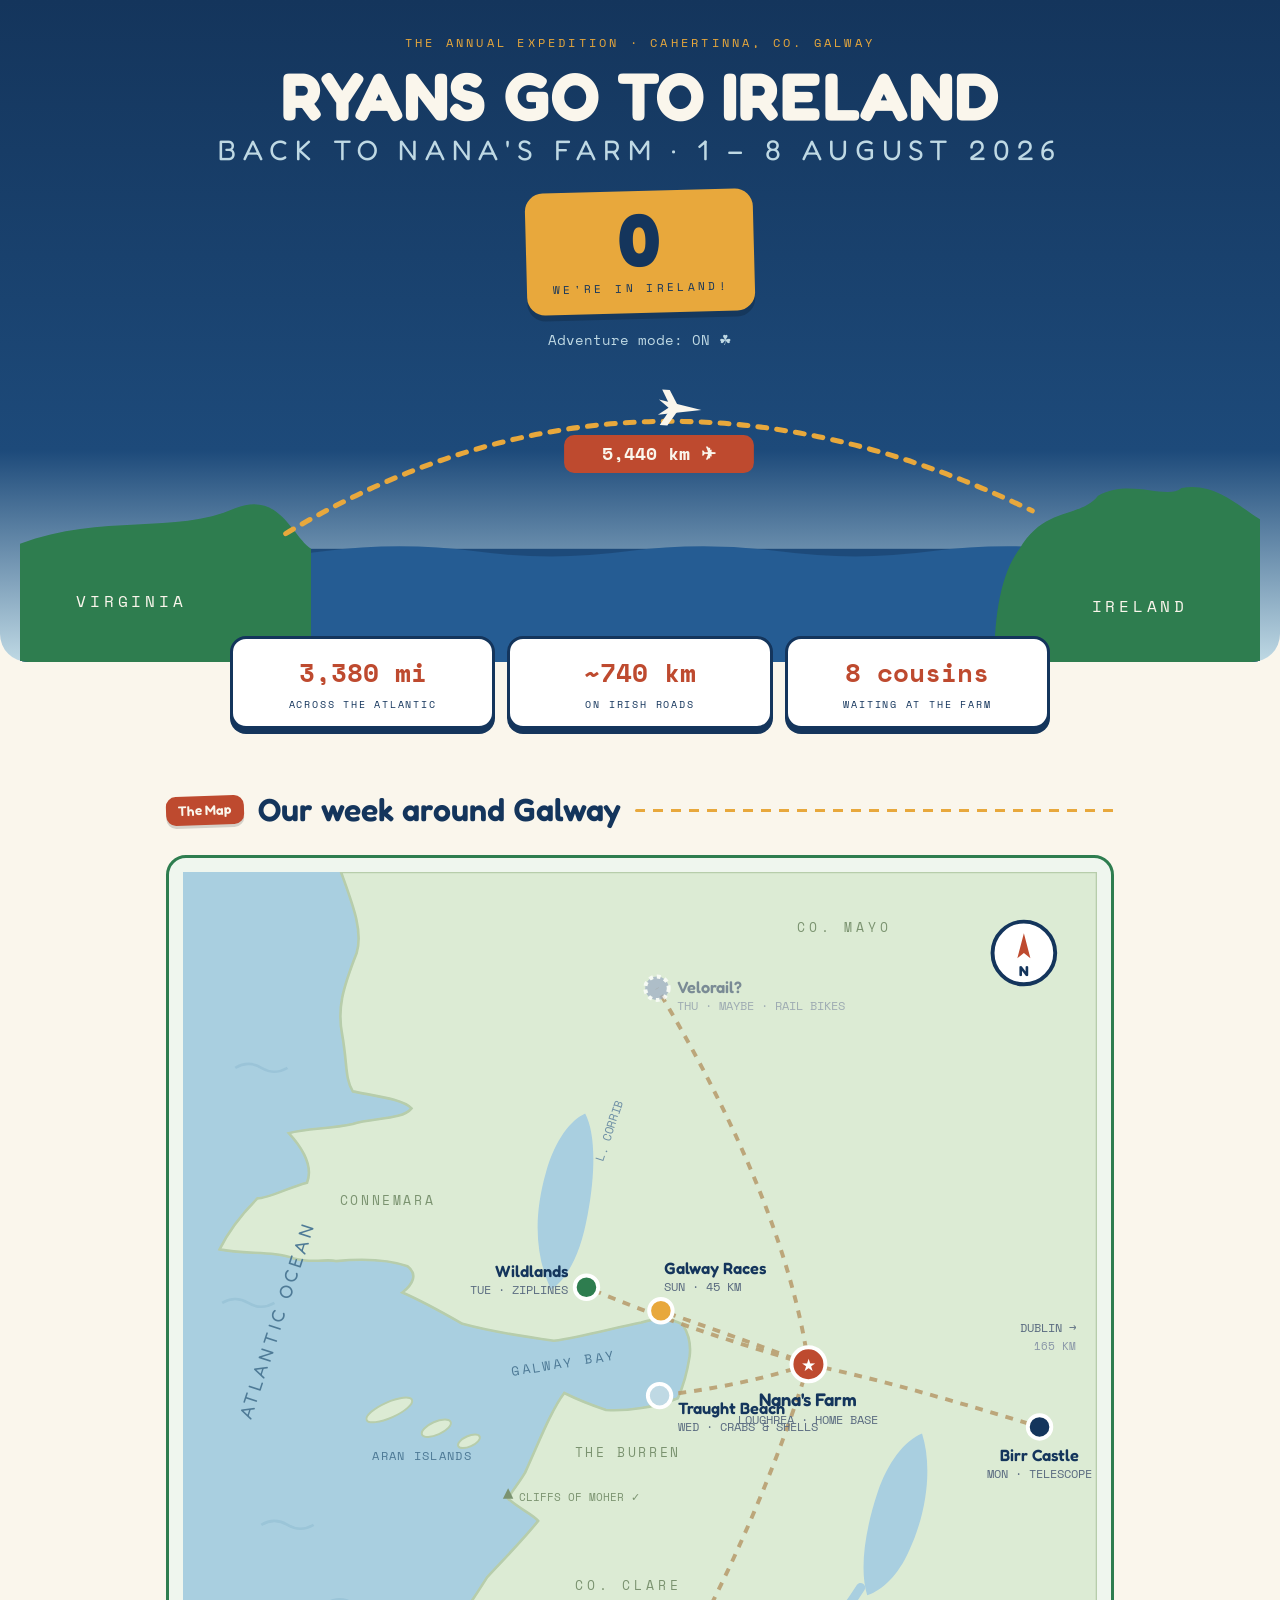
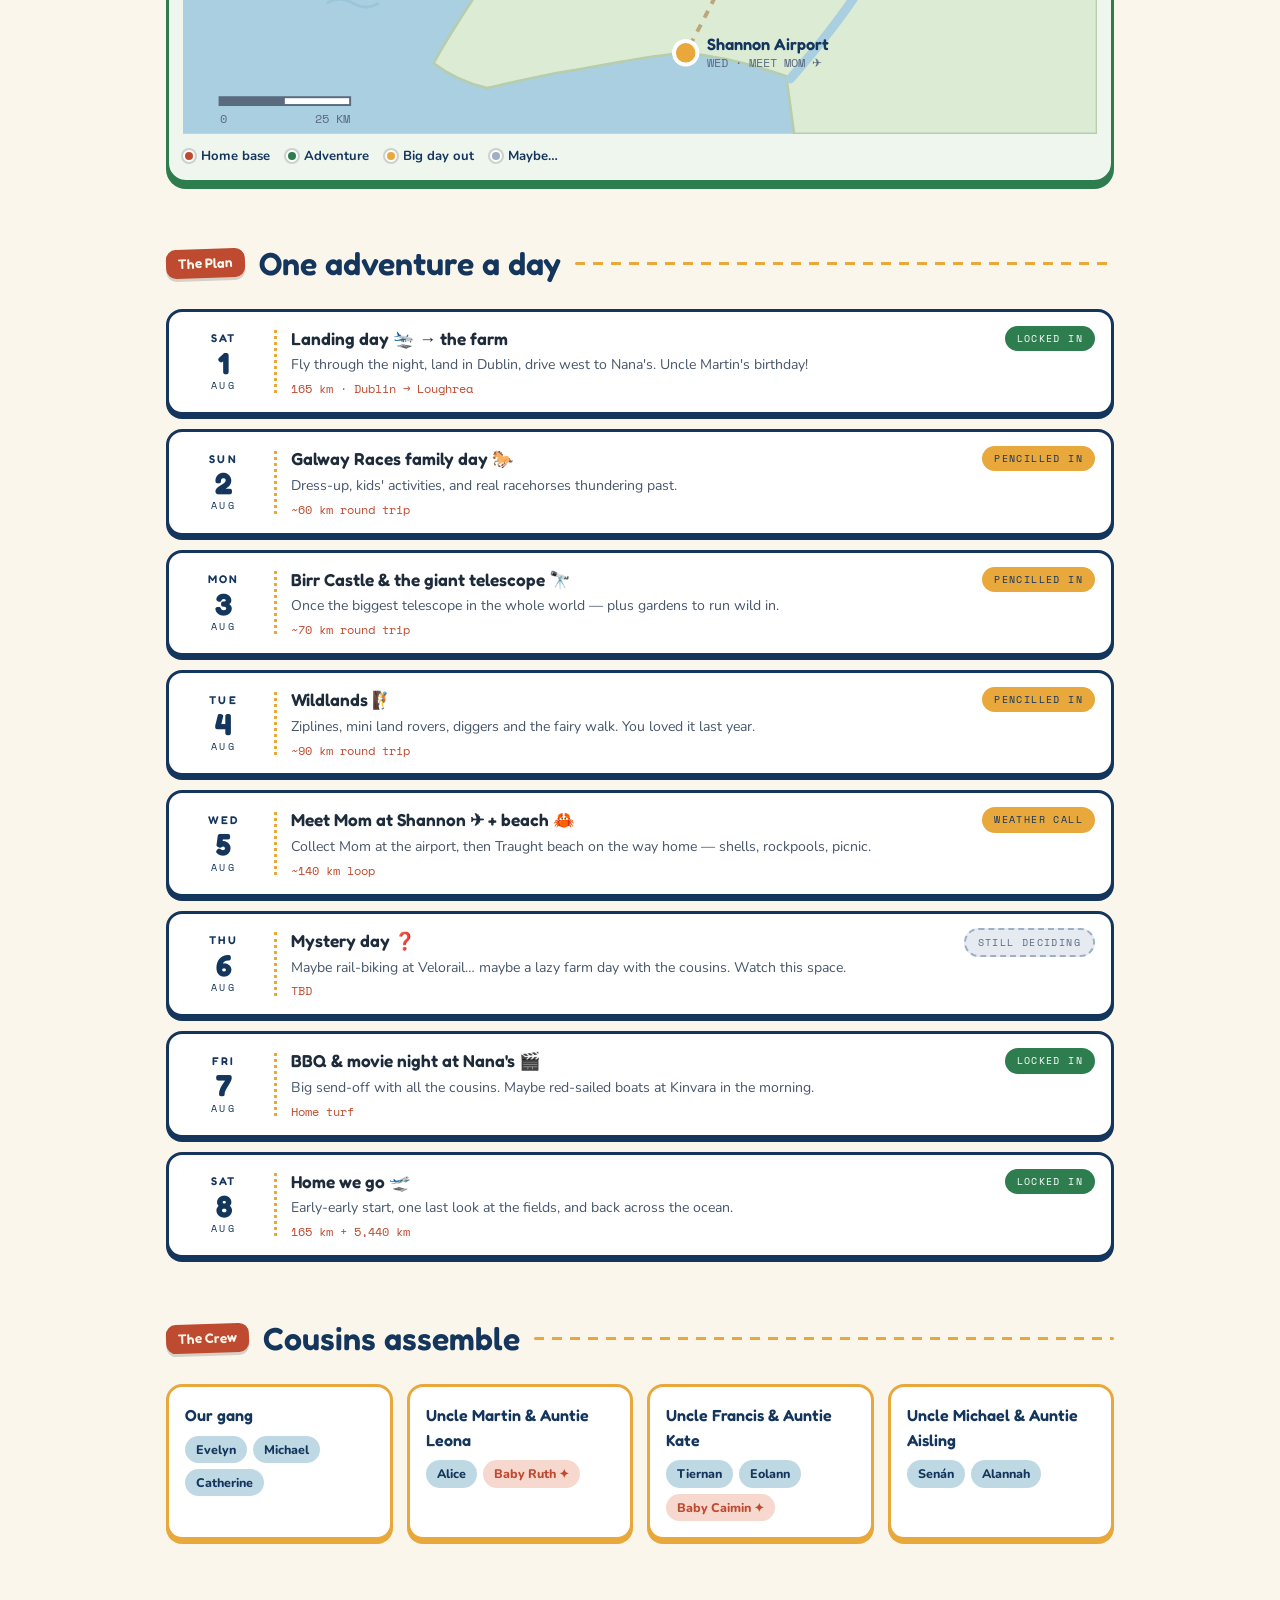
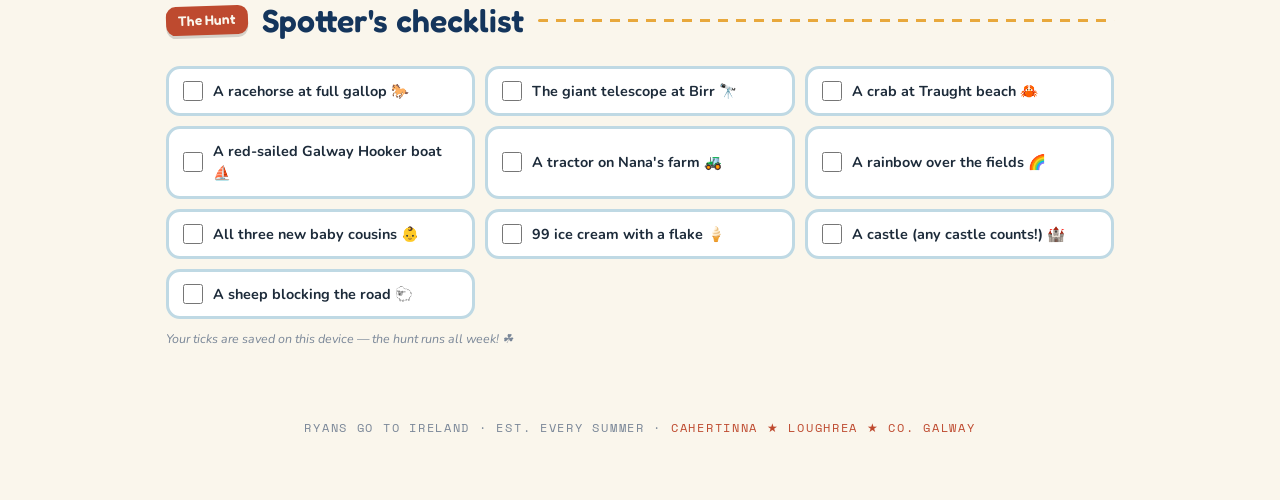
==== ireland/index.html @ 5263ab16 "Add Ryans Go to Ireland 2026 trip page Publish the Ireland trip site at ireland/index.html: countdow" ====
<!DOCTYPE html>
<html lang="en">
<head>
<meta charset="UTF-8">
<meta name="viewport" content="width=device-width, initial-scale=1.0">
<title>Ryans Go to Ireland · 2026</title>
<style>
  @import url('https://fonts.googleapis.com/css2?family=Fredoka:wght@400;500;600;700&family=Nunito:ital,wght@0,400;0,600;0,700;0,800;1,400&family=Space+Mono:wght@400;700&display=swap');

  :root{
    --navy:#14355C;        /* Atlantic */
    --green:#2E7D4F;       /* meadow */
    --cream:#FAF6EC;       /* cloud */
    --gold:#E8A83C;        /* hay & sand */
    --sail:#BE4A2F;        /* Galway Hooker sail red */
    --sky:#BFD9E4;
    --ink:#1D2B3A;
    --display:'Fredoka', 'Trebuchet MS', sans-serif;
    --body:'Nunito', 'Segoe UI', sans-serif;
    --data:'Space Mono', 'Courier New', monospace;
  }
  *{margin:0;padding:0;box-sizing:border-box;}
  html{scroll-behavior:smooth;}
  body{background:var(--cream);color:var(--ink);font-family:var(--body);line-height:1.55;}

  /* ---------- poster frame ---------- */
  .frame{max-width:980px;margin:0 auto;padding:0 16px 64px;}

  /* ---------- hero ---------- */
  .hero{
    background:linear-gradient(180deg,var(--navy) 0%, #1D4A7A 68%, var(--sky) 100%);
    border-radius:0 0 28px 28px;
    color:var(--cream);
    padding:34px 20px 0;
    text-align:center;
    position:relative;
    overflow:hidden;
  }
  .eyebrow{
    font-family:var(--data);font-size:.72rem;letter-spacing:.28em;text-transform:uppercase;
    color:var(--gold);
  }
  h1{
    font-family:var(--display);font-weight:700;
    font-size:clamp(2.4rem,7vw,4.2rem);
    line-height:1.02;margin:10px 0 4px;
    text-transform:uppercase;letter-spacing:.01em;
  }
  h1 .thin{font-weight:400;display:block;font-size:.42em;letter-spacing:.24em;margin-top:6px;color:var(--sky);}
  .sleeps{
    margin:22px auto 6px;display:inline-block;
    background:var(--gold);color:var(--navy);
    border-radius:18px;padding:10px 26px 14px;
    box-shadow:0 6px 0 rgba(0,0,0,.18);
    transform:rotate(-1.5deg);
  }
  .sleeps .big{font-family:var(--display);font-weight:700;font-size:clamp(2.6rem,9vw,4.6rem);line-height:1;display:block;}
  .sleeps .lbl{font-family:var(--data);font-size:.7rem;letter-spacing:.3em;text-transform:uppercase;}
  .ticker{font-family:var(--data);font-size:.85rem;color:var(--sky);margin-top:10px;}

  /* atlantic arc svg sits at hero base */
  .arcwrap{margin-top:8px;}
  .arcwrap svg{width:100%;height:auto;display:block;}
  .arc-path{stroke-dasharray:7 8;animation:dashmove 30s linear infinite;}
  @keyframes dashmove{to{stroke-dashoffset:-600;}}
  @media (prefers-reduced-motion: reduce){
    .arc-path{animation:none;}
  }

  /* ---------- stat strip ---------- */
  .stats{
    display:grid;grid-template-columns:repeat(3,1fr);gap:12px;
    margin:-26px auto 40px;max-width:820px;position:relative;z-index:2;
  }
  .stat{
    background:#fff;border:3px solid var(--navy);border-radius:16px;
    padding:14px 10px;text-align:center;box-shadow:0 5px 0 var(--navy);
  }
  .stat .num{font-family:var(--data);font-weight:700;font-size:clamp(1.05rem,3.4vw,1.6rem);color:var(--sail);}
  .stat .cap{font-family:var(--data);font-size:.62rem;letter-spacing:.18em;text-transform:uppercase;color:var(--navy);margin-top:4px;}
  @media(max-width:560px){.stats{grid-template-columns:1fr;max-width:340px;}}

  /* ---------- section headers ---------- */
  section{margin:56px 0;}
  .sechead{display:flex;align-items:center;gap:14px;margin-bottom:20px;}
  .sechead .stamp{
    background:var(--sail);color:var(--cream);font-family:var(--display);font-weight:600;
    border-radius:10px;padding:4px 12px;font-size:.85rem;transform:rotate(-2deg);
    box-shadow:0 3px 0 rgba(0,0,0,.15);white-space:nowrap;
  }
  .sechead h2{font-family:var(--display);font-weight:600;font-size:clamp(1.4rem,4vw,2rem);color:var(--navy);}
  .sechead .rule{flex:1;height:3px;background:repeating-linear-gradient(90deg,var(--gold) 0 10px,transparent 10px 18px);border-radius:2px;}

  /* ---------- adventure map ---------- */
  .mapcard{
    background:#EFF6EE;border:3px solid var(--green);border-radius:20px;
    padding:14px;box-shadow:0 6px 0 var(--green);
  }
  .mapcard svg{width:100%;height:auto;display:block;}
  .maplegend{
    display:flex;flex-wrap:wrap;gap:8px 16px;margin-top:12px;
    font-size:.82rem;font-weight:700;color:var(--navy);
  }
  .maplegend span{display:inline-flex;align-items:center;gap:6px;}
  .dot{width:12px;height:12px;border-radius:50%;display:inline-block;border:2px solid #fff;box-shadow:0 0 0 2px rgba(0,0,0,.15);}

  /* ---------- day cards ---------- */
  .days{display:grid;grid-template-columns:1fr;gap:14px;}
  .day{
    display:grid;grid-template-columns:92px 1fr auto;gap:14px;align-items:center;
    background:#fff;border:3px solid var(--navy);border-radius:16px;padding:14px 16px;
    box-shadow:0 4px 0 var(--navy);
  }
  .day .date{
    font-family:var(--display);text-align:center;color:var(--navy);
    border-right:3px dotted var(--gold);padding-right:12px;
  }
  .day .date .dow{font-size:.7rem;letter-spacing:.2em;text-transform:uppercase;font-weight:600;}
  .day .date .dnum{font-size:1.9rem;font-weight:700;line-height:1;}
  .day .date .mon{font-family:var(--data);font-size:.62rem;letter-spacing:.25em;}
  .day h3{font-family:var(--display);font-weight:600;font-size:1.08rem;color:var(--ink);}
  .day p{font-size:.88rem;color:#47566A;margin-top:2px;}
  .day .km{font-family:var(--data);font-size:.72rem;color:var(--sail);margin-top:4px;}
  .badge{
    font-family:var(--data);font-size:.62rem;letter-spacing:.14em;text-transform:uppercase;
    border-radius:999px;padding:5px 12px;white-space:nowrap;align-self:start;
  }
  .badge.locked{background:var(--green);color:#fff;}
  .badge.pencil{background:var(--gold);color:var(--navy);}
  .badge.open{background:#E6EBF1;color:#5A6B80;border:2px dashed #9FB0C4;}
  @media(max-width:600px){
    .day{grid-template-columns:72px 1fr;}
    .badge{grid-column:2;justify-self:start;margin-top:6px;}
  }

  /* ---------- crew ---------- */
  .crew{display:grid;grid-template-columns:repeat(auto-fit,minmax(200px,1fr));gap:14px;}
  .fam{
    background:#fff;border:3px solid var(--gold);border-radius:16px;padding:16px;
    box-shadow:0 4px 0 var(--gold);
  }
  .fam h3{font-family:var(--display);font-weight:600;color:var(--navy);font-size:1rem;}
  .fam .kids{margin-top:8px;display:flex;flex-wrap:wrap;gap:6px;}
  .kidtag{
    background:var(--sky);color:var(--navy);font-weight:800;font-size:.78rem;
    border-radius:999px;padding:4px 11px;
  }
  .kidtag.baby{background:#F6D8CE;color:var(--sail);}

  /* ---------- spotters ---------- */
  .spot{
    display:grid;grid-template-columns:repeat(auto-fit,minmax(230px,1fr));gap:10px;
  }
  .spot label{
    display:flex;gap:10px;align-items:center;background:#fff;
    border:3px solid var(--sky);border-radius:14px;padding:11px 14px;
    font-weight:700;font-size:.9rem;cursor:pointer;user-select:none;
  }
  .spot input{width:20px;height:20px;accent-color:var(--green);flex-shrink:0;}
  .spot label:has(input:checked){border-color:var(--green);background:#EFF6EE;text-decoration:line-through;color:#6C7B6F;}
  .spotnote{font-size:.78rem;color:#7A8798;margin-top:10px;font-style:italic;}

  /* ---------- footer ---------- */
  footer{
    text-align:center;margin-top:70px;color:#7A8798;
    font-family:var(--data);font-size:.72rem;letter-spacing:.15em;text-transform:uppercase;
  }
  footer .sail{color:var(--sail);}

  a{color:var(--sail);}
  :focus-visible{outline:3px solid var(--sail);outline-offset:2px;border-radius:6px;}
</style>
</head>
<body>

<!-- ================= HERO ================= -->
<div class="hero">
  <p class="eyebrow">The Annual Expedition · Cahertinna, Co. Galway</p>
  <h1>Ryans Go to Ireland
    <span class="thin">Back to Nana's Farm · 1 – 8 August 2026</span>
  </h1>

  <div class="sleeps" role="timer" aria-label="Countdown to Ireland">
    <span class="big" id="sleeps">–</span>
    <span class="lbl">sleeps until Ireland</span>
  </div>
  <p class="ticker" id="ticker">counting down…</p>

  <!-- Atlantic flight arc -->
  <div class="arcwrap" aria-hidden="true">
    <svg viewBox="0 0 980 240">
      <!-- sea -->
      <rect x="0" y="150" width="980" height="90" fill="#1D4A7A"/>
      <path d="M0,152 Q60,144 120,152 T240,152 T360,152 T480,152 T600,152 T720,152 T840,152 T980,152 V240 H0 Z" fill="#255C93"/>
      <!-- USA -->
      <path d="M-10,150 C60,120 120,140 170,118 C205,104 215,140 230,150 L230,240 L-10,240 Z" fill="var(--green)"/>
      <text x="88" y="196" font-family="'Space Mono',monospace" font-size="13" fill="#FAF6EC" text-anchor="middle" letter-spacing="3">VIRGINIA</text>
      <!-- Ireland -->
      <path d="M790,150 C810,116 838,126 852,108 C878,94 906,112 918,102 C948,96 970,124 990,132 L990,240 L770,240 C770,200 776,168 790,150 Z" fill="var(--green)"/>
      <text x="885" y="200" font-family="'Space Mono',monospace" font-size="13" fill="#FAF6EC" text-anchor="middle" letter-spacing="3">IRELAND</text>
      <!-- flight arc -->
      <path class="arc-path" d="M210,138 Q490,-30 800,120" fill="none" stroke="var(--gold)" stroke-width="4" stroke-linecap="round"/>
      <!-- plane -->
      <g transform="translate(505,32) rotate(4)">
        <path d="M0,0 L34,6 L0,12 L8,6 Z" fill="#FAF6EC"/>
        <path d="M10,6 L2,-8 L8,-8 L16,5 Z" fill="#FAF6EC"/>
        <path d="M10,6 L2,20 L8,20 L16,7 Z" fill="#FAF6EC"/>
      </g>
      <!-- distance flag -->
      <g transform="translate(430,60)">
        <rect x="0" y="0" rx="8" width="150" height="30" fill="var(--sail)"/>
        <text x="75" y="20" font-family="'Space Mono',monospace" font-weight="700" font-size="14" fill="#FAF6EC" text-anchor="middle">5,440 km ✈</text>
      </g>
    </svg>
  </div>
</div>

<div class="frame">

  <!-- ================= STATS ================= -->
  <div class="stats">
    <div class="stat"><div class="num">3,380 mi</div><div class="cap">across the Atlantic</div></div>
    <div class="stat"><div class="num" id="roadkm">~740 km</div><div class="cap">on Irish roads</div></div>
    <div class="stat"><div class="num">8 cousins</div><div class="cap">waiting at the farm</div></div>
  </div>

  <!-- ================= MAP ================= -->
  <section id="map">
    <div class="sechead">
      <span class="stamp">The Map</span>
      <h2>Our week around Galway</h2>
      <div class="rule"></div>
    </div>

    <div class="mapcard">
      <svg viewBox="0 0 700 660" role="img" aria-label="Map of the west of Ireland showing the week's destinations around the farm at Loughrea">
        <!-- sea -->
        <rect x="0" y="0" width="700" height="660" fill="#A9CFE0"/>
        <!-- subtle wave marks -->
        <g stroke="#93BFD4" stroke-width="2" fill="none" opacity=".6">
          <path d="M30,330 q10,-6 20,0 q10,6 20,0"/>
          <path d="M60,500 q10,-6 20,0 q10,6 20,0"/>
          <path d="M110,560 q10,-6 20,0 q10,6 20,0"/>
          <path d="M40,150 q10,-6 20,0 q10,6 20,0"/>
        </g>

        <!-- land: Mayo down Connemara coast, Galway Bay, Burren, Clare coast, Shannon estuary -->
        <path fill="#DCEBD4" stroke="#B7CDAB" stroke-width="2" d="
          M121,0
          C130,25 138,45 133,62
          C122,90 118,105 122,125
          C126,148 124,158 130,168
          C150,172 168,174 175,181
          C168,190 145,188 130,193
          C112,197 95,196 81,200
          C92,212 100,225 95,238
          C80,242 65,250 57,250
          C45,262 35,275 28,289
          C48,293 70,290 85,296
          C100,300 110,296 117,298
          C138,296 158,297 172,302
          C180,308 176,316 168,322
          C182,328 200,338 214,346
          C236,352 262,356 284,359
          C306,356 330,349 351,345
          C364,341 376,342 383,347
          C388,355 389,363 388,371
          C386,384 383,394 379,403
          C362,410 340,413 324,412
          C312,408 300,403 292,399
          C282,412 272,438 262,460
          C256,470 251,475 249,480
          C258,488 268,492 272,497
          C260,512 245,527 233,540
          C219,562 203,585 192,606
          C205,616 220,622 233,625
          C255,620 280,614 301,611
          C330,606 358,600 385,598
          C412,601 440,608 462,616
          C464,630 466,645 468,660
          L700,660 L700,0 Z"/>

        <!-- Shannon estuary (water wedge) -->
        <path fill="#A9CFE0" d="M212,634 C260,630 330,620 385,610 C420,614 445,617 461,621 C440,628 400,632 360,636 C310,641 255,641 212,634 Z"/>
        <!-- River Shannon from Lough Derg to Limerick -->
        <path fill="none" stroke="#A9CFE0" stroke-width="7" stroke-linecap="round" d="M519,548 C505,570 485,595 465,618"/>

        <!-- Lough Corrib -->
        <path fill="#A9CFE0" d="M282,320 C270,295 268,265 278,230 C285,205 297,190 308,185 C316,200 316,230 310,262 C305,290 296,310 282,320 Z"/>
        <text x="322" y="222" font-family="'Space Mono',monospace" font-size="9" fill="#6E8FA5" transform="rotate(-72 322 222)">L. CORRIB</text>

        <!-- Lough Derg -->
        <path fill="#A9CFE0" d="M566,430 C574,455 570,490 556,520 C548,538 536,550 524,554 C518,535 522,505 532,475 C540,452 552,436 566,430 Z"/>

        <!-- Aran Islands -->
        <g fill="#DCEBD4" stroke="#B7CDAB" stroke-width="1.5">
          <ellipse cx="158" cy="412" rx="19" ry="6" transform="rotate(-24 158 412)"/>
          <ellipse cx="194" cy="426" rx="12" ry="5" transform="rotate(-24 194 426)"/>
          <ellipse cx="219" cy="436" rx="9" ry="4" transform="rotate(-24 219 436)"/>
        </g>
        <text x="145" y="450" font-family="'Space Mono',monospace" font-size="9" fill="#4E7A96" letter-spacing="1">ARAN ISLANDS</text>

        <!-- region labels -->
        <text x="52" y="420" font-family="'Fredoka',sans-serif" font-size="14" fill="#4E7A96" letter-spacing="3" transform="rotate(-72 52 420)">ATLANTIC OCEAN</text>
        <text x="252" y="386" font-family="'Space Mono',monospace" font-size="10" fill="#4E7A96" letter-spacing="2" transform="rotate(-9 252 386)">GALWAY BAY</text>
        <text x="120" y="255" font-family="'Space Mono',monospace" font-size="10" fill="#7B9370" letter-spacing="2">CONNEMARA</text>
        <text x="300" y="448" font-family="'Space Mono',monospace" font-size="10" fill="#7B9370" letter-spacing="2">THE BURREN</text>
        <text x="470" y="46" font-family="'Space Mono',monospace" font-size="10" fill="#7B9370" letter-spacing="3">CO. MAYO</text>
        <text x="300" y="550" font-family="'Space Mono',monospace" font-size="10" fill="#7B9370" letter-spacing="3">CO. CLARE</text>
        <!-- Cliffs of Moher landmark (been!) -->
        <g transform="translate(249,480)">
          <path d="M-4,0 L4,0 L0,-8 Z" fill="#7B9370"/>
          <text x="8" y="2" font-family="'Space Mono',monospace" font-size="8.5" fill="#7B9370">CLIFFS OF MOHER ✓</text>
        </g>

        <!-- Dublin arrow -->
        <g transform="translate(692,358)">
          <text x="-8" y="-6" font-family="'Space Mono',monospace" font-size="9.5" fill="#5A6B80" text-anchor="end">DUBLIN →</text>
          <text x="-8" y="8" font-family="'Space Mono',monospace" font-size="8.5" fill="#8A97A8" text-anchor="end">165 KM</text>
        </g>

        <!-- roads: dashed paths from home -->
        <g stroke="#B79A6B" stroke-width="3" stroke-dasharray="6 6" fill="none" opacity=".85">
          <path d="M479,377 C440,362 400,348 366,336"/>            <!-- to Galway/races -->
          <path d="M479,377 C540,390 600,408 656,425"/>            <!-- to Birr -->
          <path d="M479,377 C440,390 400,397 365,401"/>            <!-- to Traught -->
          <path d="M479,377 C455,455 420,535 385,598"/>            <!-- to Shannon via M18 -->
          <path d="M479,377 C420,360 360,340 309,318"/>            <!-- to Wildlands -->
          <path d="M479,377 C465,280 415,175 363,89"/>             <!-- to Kiltimagh -->
        </g>

        <!-- HOME: Loughrea -->
        <g transform="translate(479,377)">
          <circle r="13" fill="var(--sail)" stroke="#fff" stroke-width="3"/>
          <text y="5" font-size="13" text-anchor="middle" fill="#fff">★</text>
          <text y="32" font-family="'Fredoka',sans-serif" font-weight="600" font-size="14" text-anchor="middle" fill="#14355C">Nana's Farm</text>
          <text y="46" font-family="'Space Mono',monospace" font-size="9.5" text-anchor="middle" fill="#5A6B80">LOUGHREA · HOME BASE</text>
        </g>

        <!-- Galway / Ballybrit -->
        <g transform="translate(366,336)">
          <circle r="9" fill="var(--gold)" stroke="#fff" stroke-width="3"/>
          <text x="2" y="-28" font-family="'Fredoka',sans-serif" font-weight="600" font-size="12.5" fill="#14355C">Galway Races</text>
          <text x="2" y="-15" font-family="'Space Mono',monospace" font-size="9" fill="#5A6B80">SUN · 45 KM</text>
        </g>

        <!-- Birr -->
        <g transform="translate(656,425)">
          <circle r="9" fill="var(--navy)" stroke="#fff" stroke-width="3"/>
          <text x="0" y="26" font-family="'Fredoka',sans-serif" font-weight="600" font-size="12.5" fill="#14355C" text-anchor="middle">Birr Castle</text>
          <text x="0" y="39" font-family="'Space Mono',monospace" font-size="9" fill="#5A6B80" text-anchor="middle">MON · TELESCOPE</text>
        </g>

        <!-- Wildlands / Moycullen -->
        <g transform="translate(309,318)">
          <circle r="9" fill="var(--green)" stroke="#fff" stroke-width="3"/>
          <text x="-14" y="-8" font-family="'Fredoka',sans-serif" font-weight="600" font-size="12.5" fill="#14355C" text-anchor="end">Wildlands</text>
          <text x="-14" y="5" font-family="'Space Mono',monospace" font-size="9" fill="#5A6B80" text-anchor="end">TUE · ZIPLINES</text>
        </g>

        <!-- Traught -->
        <g transform="translate(365,401)">
          <circle r="9" fill="var(--sky)" stroke="#fff" stroke-width="3"/>
          <text x="14" y="14" font-family="'Fredoka',sans-serif" font-weight="600" font-size="12.5" fill="#14355C">Traught Beach</text>
          <text x="14" y="27" font-family="'Space Mono',monospace" font-size="9" fill="#5A6B80">WED · CRABS &amp; SHELLS</text>
        </g>

        <!-- Shannon -->
        <g transform="translate(385,598)">
          <circle r="9" fill="var(--gold)" stroke="#fff" stroke-width="3"/>
          <text x="16" y="-2" font-family="'Fredoka',sans-serif" font-weight="600" font-size="12.5" fill="#14355C">Shannon Airport</text>
          <text x="16" y="11" font-family="'Space Mono',monospace" font-size="9" fill="#5A6B80">WED · MEET MOM ✈</text>
        </g>

        <!-- Velorail Kiltimagh (maybe) -->
        <g transform="translate(363,89)" opacity=".75">
          <circle r="9" fill="#9FB0C4" stroke="#fff" stroke-width="3" stroke-dasharray="3 3"/>
          <text x="15" y="4" font-family="'Fredoka',sans-serif" font-weight="600" font-size="12.5" fill="#5A6B80">Velorail?</text>
          <text x="15" y="17" font-family="'Space Mono',monospace" font-size="9" fill="#8A97A8">THU · MAYBE · RAIL BIKES</text>
        </g>

        <!-- compass -->
        <g transform="translate(644,62)">
          <circle r="24" fill="#fff" stroke="var(--navy)" stroke-width="3"/>
          <path d="M0,-15 L5,4 L0,0 L-5,4 Z" fill="var(--sail)"/>
          <text y="18" font-family="'Fredoka',sans-serif" font-weight="700" font-size="11" text-anchor="middle" fill="var(--navy)">N</text>
        </g>

        <!-- scale bar (25 km ≈ 100 units) -->
        <g transform="translate(28,632)">
          <rect x="0" y="0" width="100" height="6" fill="#fff" stroke="#5A6B80" stroke-width="1.5"/>
          <rect x="0" y="0" width="50" height="6" fill="#5A6B80"/>
          <text x="0" y="20" font-family="'Space Mono',monospace" font-size="9" fill="#5A6B80">0</text>
          <text x="100" y="20" font-family="'Space Mono',monospace" font-size="9" fill="#5A6B80" text-anchor="end">25 KM</text>
        </g>
      </svg>

      <div class="maplegend">
        <span><span class="dot" style="background:var(--sail)"></span> Home base</span>
        <span><span class="dot" style="background:var(--green)"></span> Adventure</span>
        <span><span class="dot" style="background:var(--gold)"></span> Big day out</span>
        <span><span class="dot" style="background:#9FB0C4"></span> Maybe…</span>
      </div>
    </div>
  </section>

  <!-- ================= WEEK ================= -->
  <section id="week">
    <div class="sechead">
      <span class="stamp">The Plan</span>
      <h2>One adventure a day</h2>
      <div class="rule"></div>
    </div>

    <div class="days">
      <div class="day">
        <div class="date"><div class="dow">Sat</div><div class="dnum">1</div><div class="mon">AUG</div></div>
        <div><h3>Landing day 🛬 → the farm</h3>
          <p>Fly through the night, land in Dublin, drive west to Nana's. Uncle Martin's birthday!</p>
          <div class="km">165 km · Dublin → Loughrea</div></div>
        <span class="badge locked">Locked in</span>
      </div>

      <div class="day">
        <div class="date"><div class="dow">Sun</div><div class="dnum">2</div><div class="mon">AUG</div></div>
        <div><h3>Galway Races family day 🐎</h3>
          <p>Dress-up, kids' activities, and real racehorses thundering past.</p>
          <div class="km">~60 km round trip</div></div>
        <span class="badge pencil">Pencilled in</span>
      </div>

      <div class="day">
        <div class="date"><div class="dow">Mon</div><div class="dnum">3</div><div class="mon">AUG</div></div>
        <div><h3>Birr Castle &amp; the giant telescope 🔭</h3>
          <p>Once the biggest telescope in the whole world — plus gardens to run wild in.</p>
          <div class="km">~70 km round trip</div></div>
        <span class="badge pencil">Pencilled in</span>
      </div>

      <div class="day">
        <div class="date"><div class="dow">Tue</div><div class="dnum">4</div><div class="mon">AUG</div></div>
        <div><h3>Wildlands 🧗</h3>
          <p>Ziplines, mini land rovers, diggers and the fairy walk. You loved it last year.</p>
          <div class="km">~90 km round trip</div></div>
        <span class="badge pencil">Pencilled in</span>
      </div>

      <div class="day">
        <div class="date"><div class="dow">Wed</div><div class="dnum">5</div><div class="mon">AUG</div></div>
        <div><h3>Meet Mom at Shannon ✈ + beach 🦀</h3>
          <p>Collect Mom at the airport, then Traught beach on the way home — shells, rockpools, picnic.</p>
          <div class="km">~140 km loop</div></div>
        <span class="badge pencil">Weather call</span>
      </div>

      <div class="day">
        <div class="date"><div class="dow">Thu</div><div class="dnum">6</div><div class="mon">AUG</div></div>
        <div><h3>Mystery day ❓</h3>
          <p>Maybe rail-biking at Velorail… maybe a lazy farm day with the cousins. Watch this space.</p>
          <div class="km">TBD</div></div>
        <span class="badge open">Still deciding</span>
      </div>

      <div class="day">
        <div class="date"><div class="dow">Fri</div><div class="dnum">7</div><div class="mon">AUG</div></div>
        <div><h3>BBQ &amp; movie night at Nana's 🎬</h3>
          <p>Big send-off with all the cousins. Maybe red-sailed boats at Kinvara in the morning.</p>
          <div class="km">Home turf</div></div>
        <span class="badge locked">Locked in</span>
      </div>

      <div class="day">
        <div class="date"><div class="dow">Sat</div><div class="dnum">8</div><div class="mon">AUG</div></div>
        <div><h3>Home we go 🛫</h3>
          <p>Early-early start, one last look at the fields, and back across the ocean.</p>
          <div class="km">165 km + 5,440 km</div></div>
        <span class="badge locked">Locked in</span>
      </div>
    </div>
  </section>

  <!-- ================= CREW ================= -->
  <section id="crew">
    <div class="sechead">
      <span class="stamp">The Crew</span>
      <h2>Cousins assemble</h2>
      <div class="rule"></div>
    </div>
    <div class="crew">
      <div class="fam"><h3>Our gang</h3>
        <div class="kids"><span class="kidtag">Evelyn</span><span class="kidtag">Michael</span><span class="kidtag">Catherine</span></div></div>
      <div class="fam"><h3>Uncle Martin &amp; Auntie Leona</h3>
        <div class="kids"><span class="kidtag">Alice</span><span class="kidtag baby">Baby Ruth ✦</span></div></div>
      <div class="fam"><h3>Uncle Francis &amp; Auntie Kate</h3>
        <div class="kids"><span class="kidtag">Tiernan</span><span class="kidtag">Eolann</span><span class="kidtag baby">Baby Caimin ✦</span></div></div>
      <div class="fam"><h3>Uncle Michael &amp; Auntie Aisling</h3>
        <div class="kids"><span class="kidtag">Senán</span><span class="kidtag">Alannah</span></div></div>
    </div>
  </section>

  <!-- ================= SPOTTERS ================= -->
  <section id="spotters">
    <div class="sechead">
      <span class="stamp">The Hunt</span>
      <h2>Spotter's checklist</h2>
      <div class="rule"></div>
    </div>
    <div class="spot">
      <label><input type="checkbox"> A racehorse at full gallop 🐎</label>
      <label><input type="checkbox"> The giant telescope at Birr 🔭</label>
      <label><input type="checkbox"> A crab at Traught beach 🦀</label>
      <label><input type="checkbox"> A red-sailed Galway Hooker boat ⛵</label>
      <label><input type="checkbox"> A tractor on Nana's farm 🚜</label>
      <label><input type="checkbox"> A rainbow over the fields 🌈</label>
      <label><input type="checkbox"> All three new baby cousins 👶</label>
      <label><input type="checkbox"> 99 ice cream with a flake 🍦</label>
      <label><input type="checkbox"> A castle (any castle counts!) 🏰</label>
      <label><input type="checkbox"> A sheep blocking the road 🐑</label>
    </div>
    <p class="spotnote">Your ticks are saved on this device — the hunt runs all week! ☘</p>
  </section>

  <footer>
    Ryans Go to Ireland · est. every summer · <span class="sail">Cahertinna ★ Loughrea ★ Co. Galway</span>
  </footer>
</div>

<script>
  // ---------- COUNTDOWN ----------
  // Target: landing in Dublin, 1 Aug 2026 ~08:55 Irish time (07:55 UTC)
  const TARGET = new Date('2026-08-01T07:55:00Z');

  function tick(){
    const now = new Date();
    let diff = TARGET - now;
    if (diff <= 0){
      document.getElementById('sleeps').textContent = '0';
      document.querySelector('.sleeps .lbl').textContent = "we're in Ireland!";
      document.getElementById('ticker').textContent = 'Adventure mode: ON ☘';
      return;
    }
    const sleeps = Math.ceil(diff / 86400000);
    const d = Math.floor(diff/86400000);
    const h = Math.floor(diff%86400000/3600000);
    const m = Math.floor(diff%3600000/60000);
    const s = Math.floor(diff%60000/1000);
    document.getElementById('sleeps').textContent = sleeps;
    document.getElementById('ticker').textContent =
      `${d}d ${h}h ${m}m ${s}s until wheels-down in Dublin`;
  }
  tick();
  setInterval(tick, 1000);

  // ---------- SPOTTER'S CHECKLIST (saved per device) ----------
  const SPOT_KEY = 'ireland2026-spotters';
  const boxes = document.querySelectorAll('.spot input[type="checkbox"]');
  let saved = [];
  try { saved = JSON.parse(localStorage.getItem(SPOT_KEY)) || []; } catch(e) {}
  boxes.forEach((box, i) => {
    box.checked = saved.includes(i);
    box.addEventListener('change', () => {
      const ticked = [...boxes].map((b, j) => b.checked ? j : -1).filter(j => j >= 0);
      try { localStorage.setItem(SPOT_KEY, JSON.stringify(ticked)); } catch(e) {}
    });
  });
</script>
</body>
</html>
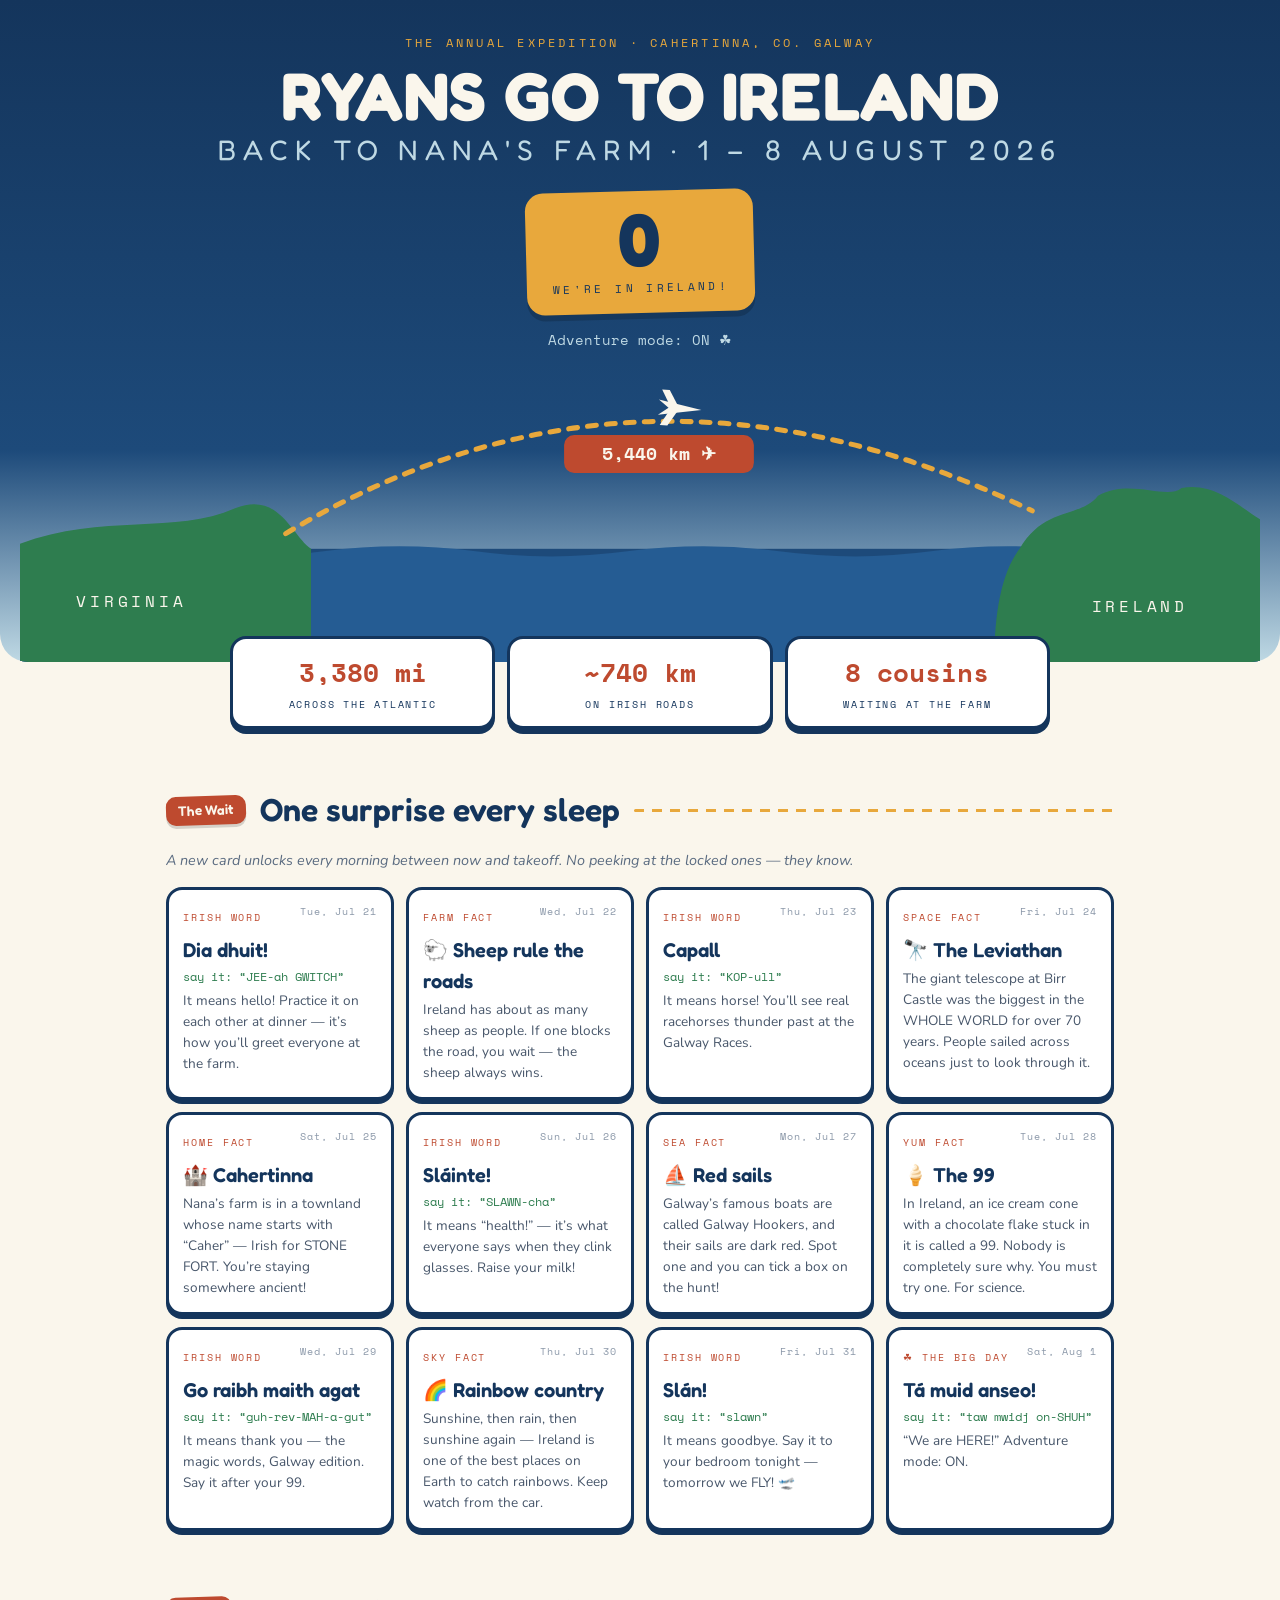
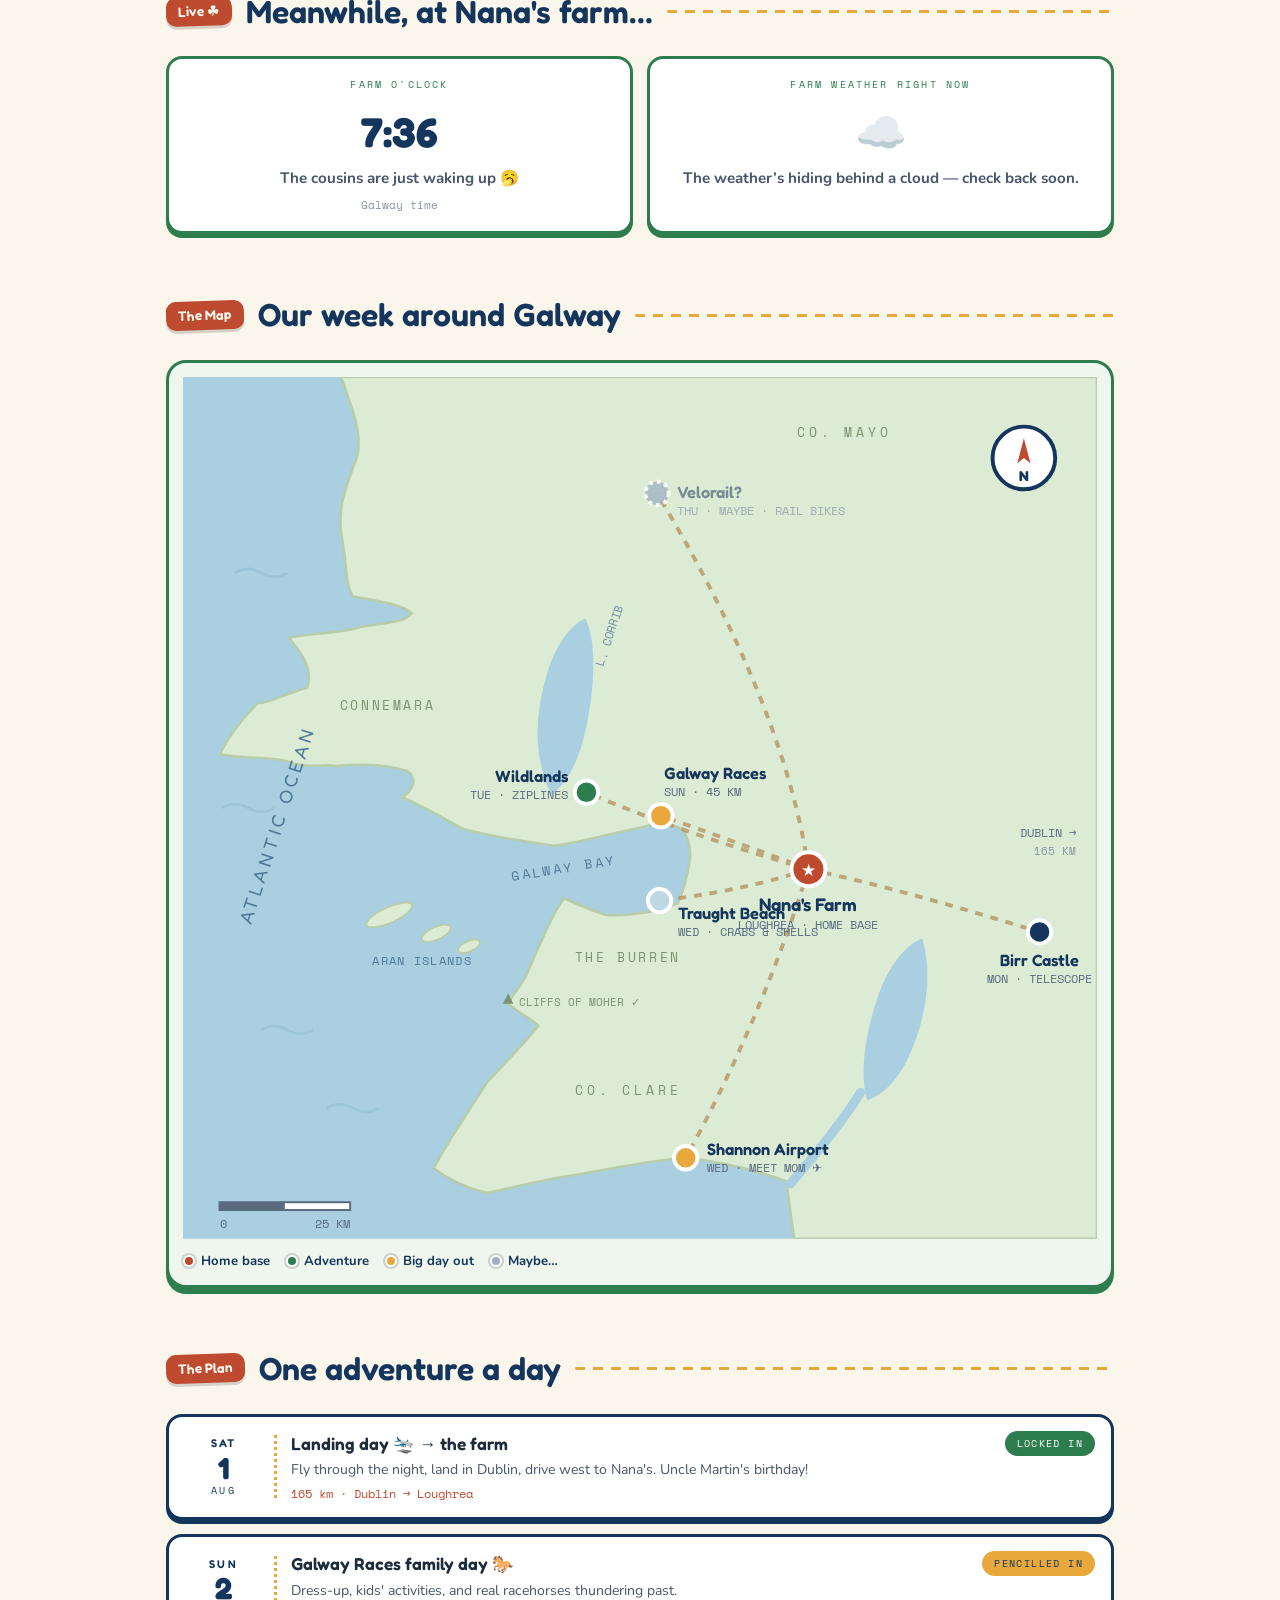
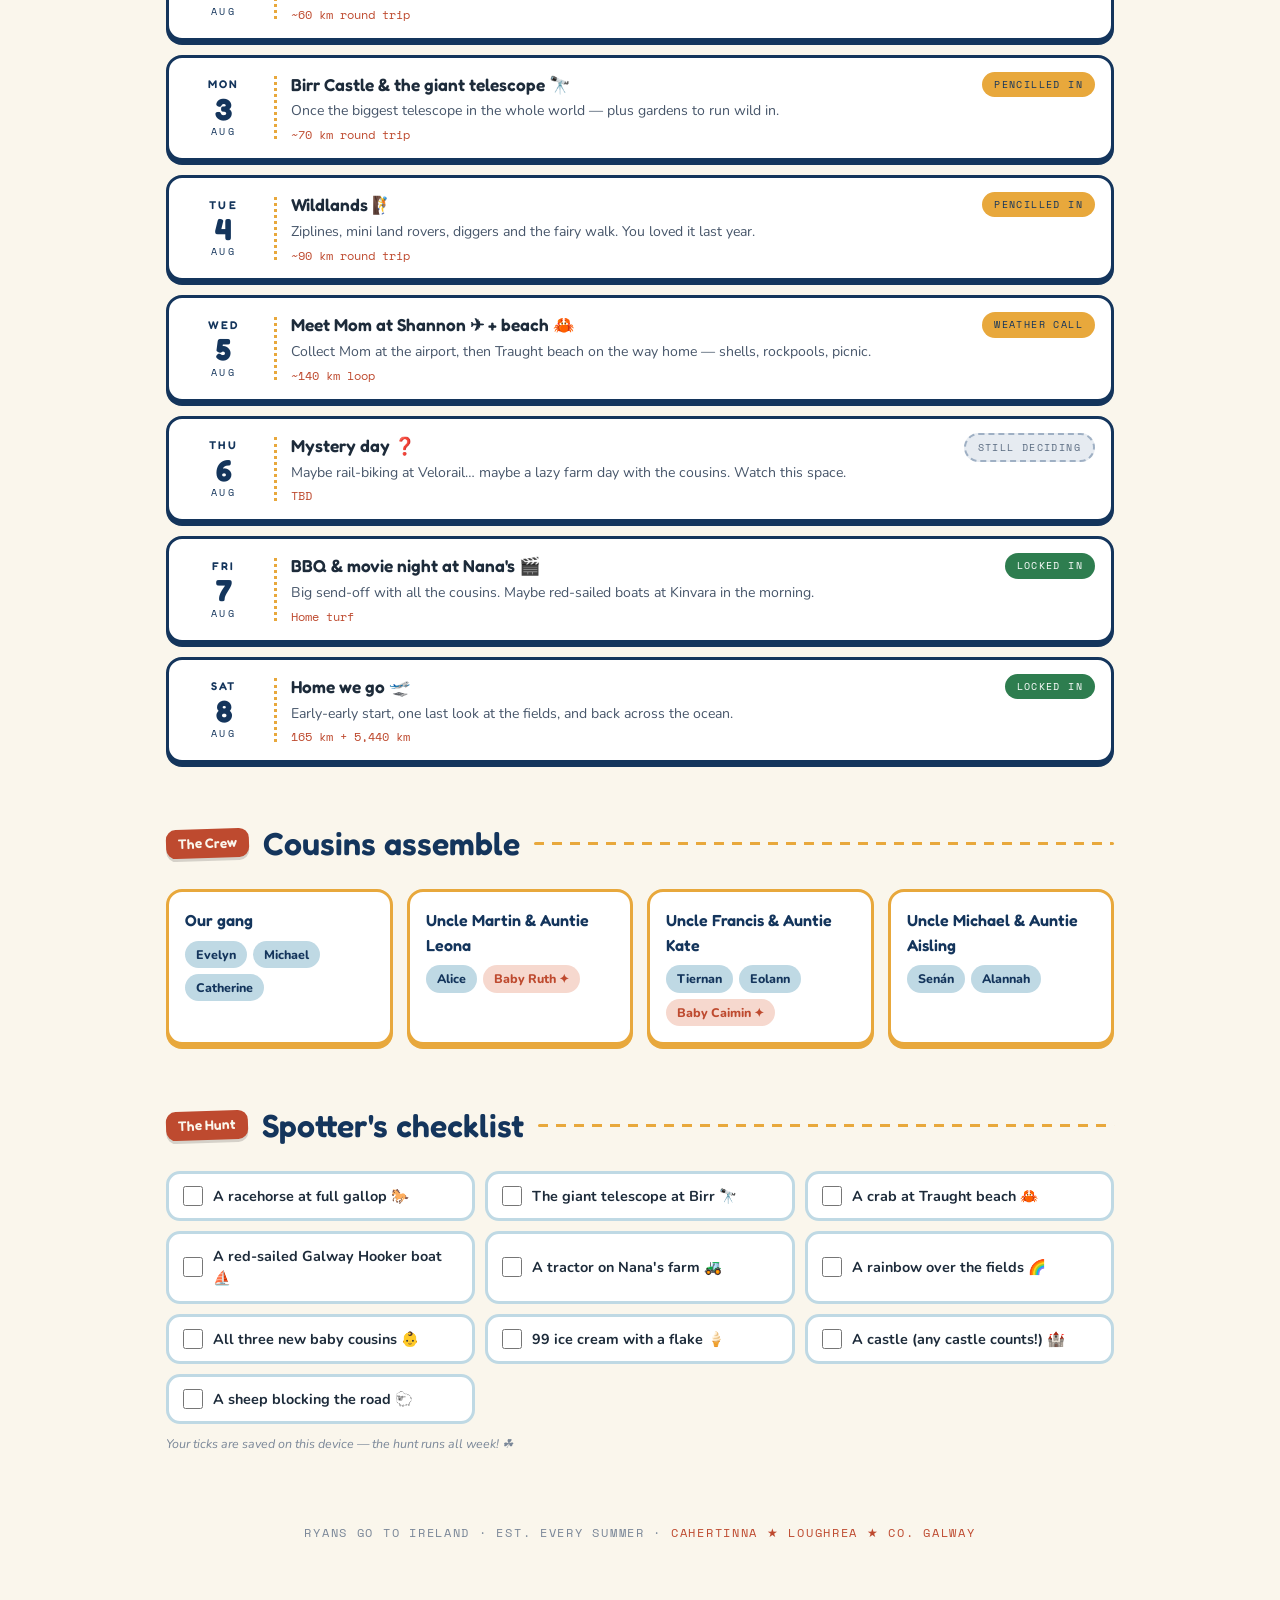
==== commit c900890e: "Add daily unlock cards and live farm clock & weather New 'One surprise every sleep' section: a card " ====
--- a/ireland/index.html
+++ b/ireland/index.html
@@ -159,6 +159,40 @@
   .spot input{width:20px;height:20px;accent-color:var(--green);flex-shrink:0;}
   .spot label:has(input:checked){border-color:var(--green);background:#EFF6EE;text-decoration:line-through;color:#6C7B6F;}
   .spotnote{font-size:.78rem;color:#7A8798;margin-top:10px;font-style:italic;}
+
+  /* ---------- daily unlocks ---------- */
+  .unlockintro{font-size:.9rem;color:#5A6B80;margin:-6px 0 16px;font-style:italic;}
+  .unlocks{display:grid;grid-template-columns:repeat(auto-fill,minmax(225px,1fr));gap:12px;}
+  .unlock{
+    background:#fff;border:3px solid var(--navy);border-radius:16px;padding:14px;
+    box-shadow:0 4px 0 var(--navy);
+  }
+  .unlock .utag{font-family:var(--data);font-size:.6rem;letter-spacing:.2em;text-transform:uppercase;color:var(--sail);}
+  .unlock .udate{float:right;font-family:var(--data);font-size:.6rem;color:#8A97A8;letter-spacing:.1em;}
+  .unlock .ubig{font-family:var(--display);font-weight:600;font-size:1.25rem;color:var(--navy);margin:6px 0 2px;clear:both;}
+  .unlock .usay{font-family:var(--data);font-size:.72rem;color:var(--green);margin-bottom:4px;}
+  .unlock .utxt{font-size:.85rem;color:#47566A;}
+  .unlock.today{
+    border-color:var(--gold);box-shadow:0 4px 0 var(--gold);background:#FFFBEF;
+    transform:rotate(-.6deg);
+  }
+  .unlock.locked{
+    border:3px dashed #9FB0C4;box-shadow:none;background:#F2F5F8;
+    text-align:center;display:flex;flex-direction:column;justify-content:center;gap:6px;
+  }
+  .unlock.locked .lockico{font-size:1.5rem;}
+  .unlock.locked .utxt{color:#8A97A8;font-family:var(--data);font-size:.72rem;letter-spacing:.08em;}
+
+  /* ---------- live farm widgets ---------- */
+  .live{display:grid;grid-template-columns:repeat(auto-fit,minmax(250px,1fr));gap:14px;}
+  .livecard{
+    background:#fff;border:3px solid var(--green);border-radius:16px;padding:18px 16px;
+    box-shadow:0 4px 0 var(--green);text-align:center;
+  }
+  .livelbl{font-family:var(--data);font-size:.62rem;letter-spacing:.22em;text-transform:uppercase;color:var(--green);}
+  .livebig{font-family:var(--display);font-weight:700;font-size:clamp(1.8rem,6vw,2.6rem);color:var(--navy);margin:8px 0 2px;}
+  .livesub{font-weight:700;font-size:.95rem;color:#47566A;}
+  .livefoot{font-family:var(--data);font-size:.68rem;color:#8A97A8;margin-top:6px;}
 
   /* ---------- footer ---------- */
   footer{
@@ -223,6 +257,40 @@
     <div class="stat"><div class="num" id="roadkm">~740 km</div><div class="cap">on Irish roads</div></div>
     <div class="stat"><div class="num">8 cousins</div><div class="cap">waiting at the farm</div></div>
   </div>
+
+  <!-- ================= DAILY UNLOCKS ================= -->
+  <section id="unlocks">
+    <div class="sechead">
+      <span class="stamp">The Wait</span>
+      <h2>One surprise every sleep</h2>
+      <div class="rule"></div>
+    </div>
+    <p class="unlockintro">A new card unlocks every morning between now and takeoff. No peeking at the locked ones — they know.</p>
+    <div class="unlocks" id="unlockgrid"></div>
+  </section>
+
+  <!-- ================= LIVE FROM THE FARM ================= -->
+  <section id="farmlive">
+    <div class="sechead">
+      <span class="stamp">Live ☘</span>
+      <h2>Meanwhile, at Nana's farm…</h2>
+      <div class="rule"></div>
+    </div>
+    <div class="live">
+      <div class="livecard">
+        <div class="livelbl">Farm o'clock</div>
+        <div class="livebig" id="farmclock">–:–</div>
+        <div class="livesub" id="farmphrase">winding the clock…</div>
+        <div class="livefoot" id="farmahead"></div>
+      </div>
+      <div class="livecard">
+        <div class="livelbl">Farm weather right now</div>
+        <div class="livebig" id="farmwx">☁️ –°</div>
+        <div class="livesub" id="farmwxphrase">checking the sky over Galway…</div>
+        <div class="livefoot" id="farmwxf"></div>
+      </div>
+    </div>
+  </section>
 
   <!-- ================= MAP ================= -->
   <section id="map">
@@ -551,6 +619,103 @@
   tick();
   setInterval(tick, 1000);
 
+  // ---------- DAILY UNLOCKS ----------
+  // One card per remaining sleep; a card unlocks when its date arrives (device-local time).
+  const UNLOCKS = [
+    {d:'2026-07-21', tag:'Irish word', big:'Dia dhuit!', say:'JEE-ah GWITCH', txt:'It means hello! Practice it on each other at dinner — it’s how you’ll greet everyone at the farm.'},
+    {d:'2026-07-22', tag:'Farm fact', big:'🐑 Sheep rule the roads', txt:'Ireland has about as many sheep as people. If one blocks the road, you wait — the sheep always wins.'},
+    {d:'2026-07-23', tag:'Irish word', big:'Capall', say:'KOP-ull', txt:'It means horse! You’ll see real racehorses thunder past at the Galway Races.'},
+    {d:'2026-07-24', tag:'Space fact', big:'🔭 The Leviathan', txt:'The giant telescope at Birr Castle was the biggest in the WHOLE WORLD for over 70 years. People sailed across oceans just to look through it.'},
+    {d:'2026-07-25', tag:'Home fact', big:'🏰 Cahertinna', txt:'Nana’s farm is in a townland whose name starts with “Caher” — Irish for STONE FORT. You’re staying somewhere ancient!'},
+    {d:'2026-07-26', tag:'Irish word', big:'Sláinte!', say:'SLAWN-cha', txt:'It means “health!” — it’s what everyone says when they clink glasses. Raise your milk!'},
+    {d:'2026-07-27', tag:'Sea fact', big:'⛵ Red sails', txt:'Galway’s famous boats are called Galway Hookers, and their sails are dark red. Spot one and you can tick a box on the hunt!'},
+    {d:'2026-07-28', tag:'Yum fact', big:'🍦 The 99', txt:'In Ireland, an ice cream cone with a chocolate flake stuck in it is called a 99. Nobody is completely sure why. You must try one. For science.'},
+    {d:'2026-07-29', tag:'Irish word', big:'Go raibh maith agat', say:'guh-rev-MAH-a-gut', txt:'It means thank you — the magic words, Galway edition. Say it after your 99.'},
+    {d:'2026-07-30', tag:'Sky fact', big:'🌈 Rainbow country', txt:'Sunshine, then rain, then sunshine again — Ireland is one of the best places on Earth to catch rainbows. Keep watch from the car.'},
+    {d:'2026-07-31', tag:'Irish word', big:'Slán!', say:'slawn', txt:'It means goodbye. Say it to your bedroom tonight — tomorrow we FLY! 🛫'},
+    {d:'2026-08-01', tag:'☘ The big day', big:'Tá muid anseo!', say:'taw mwidj on-SHUH', txt:'“We are HERE!” Adventure mode: ON.'}
+  ];
+
+  function localISO(dt){
+    const p = n => String(n).padStart(2,'0');
+    return dt.getFullYear()+'-'+p(dt.getMonth()+1)+'-'+p(dt.getDate());
+  }
+
+  function renderUnlocks(){
+    const today = localISO(new Date());
+    document.getElementById('unlockgrid').innerHTML = UNLOCKS.map(u => {
+      const nice = new Date(u.d+'T12:00:00')
+        .toLocaleDateString('en-US',{weekday:'short', month:'short', day:'numeric'});
+      if (u.d > today){
+        const sleeps = Math.round((new Date(u.d+'T12:00:00') - new Date(today+'T12:00:00'))/86400000);
+        return `<div class="unlock locked"><div class="lockico">🔒</div>
+          <div class="utxt">${nice}<br>${sleeps} more sleep${sleeps>1?'s':''}</div></div>`;
+      }
+      const isToday = u.d === today;
+      return `<div class="unlock${isToday?' today':''}">
+        <span class="utag">${isToday?'⭐ Today · ':''}${u.tag}</span><span class="udate">${nice}</span>
+        <div class="ubig">${u.big}</div>
+        ${u.say ? `<div class="usay">say it: “${u.say}”</div>` : ''}
+        <div class="utxt">${u.txt}</div></div>`;
+    }).join('');
+  }
+  renderUnlocks();
+  // re-check at midnight so the next card appears without a reload
+  setInterval(renderUnlocks, 60000);
+
+  // ---------- FARM CLOCK ----------
+  function farmTick(){
+    const now = new Date();
+    document.getElementById('farmclock').textContent =
+      new Intl.DateTimeFormat('en-IE',{timeZone:'Europe/Dublin', hour:'numeric', minute:'2-digit'}).format(now);
+    const h = +new Intl.DateTimeFormat('en-GB',{timeZone:'Europe/Dublin', hour:'2-digit', hour12:false}).format(now);
+    let ph;
+    if (h >= 22 || h < 6) ph = 'Everyone at the farm is fast asleep 💤';
+    else if (h < 8)  ph = 'The cousins are just waking up 🥱';
+    else if (h < 9)  ph = 'Breakfast time at the farm 🥣';
+    else if (h < 12) ph = 'Morning jobs — someone’s on the tractor 🚜';
+    else if (h < 13) ph = 'Lunchtime at Nana’s 🥪';
+    else if (h < 17) ph = 'The cousins are playing outside 🌳';
+    else if (h < 19) ph = 'They’re having their tea (that’s Irish for dinner!) 🍽️';
+    else             ph = 'Bath and bedtime at the farm 🛁';
+    document.getElementById('farmphrase').textContent = ph;
+    const dub = new Date(now.toLocaleString('en-US',{timeZone:'Europe/Dublin'}));
+    const ahead = Math.round((dub - now)/3600000);
+    document.getElementById('farmahead').textContent =
+      ahead > 0 ? `Galway is ${ahead} hours ahead of us` : 'Galway time';
+  }
+  farmTick();
+  setInterval(farmTick, 30000);
+
+  // ---------- FARM WEATHER (Open-Meteo, free & keyless) ----------
+  function wxInfo(c){
+    if (c === 0)  return ['☀️','The cows are sunbathing'];
+    if (c <= 2)   return ['🌤️','Sunny spells over the fields'];
+    if (c === 3)  return ['☁️','A soft grey Galway day'];
+    if (c <= 48)  return ['🌫️','The farm is wrapped in a fog blanket'];
+    if (c <= 57)  return ['🌦️','A soft day — drizzly and green'];
+    if (c <= 67)  return ['🌧️','Perfect welly-boot weather!'];
+    if (c <= 77)  return ['❄️','SNOW at the farm?! In summer?!'];
+    if (c <= 82)  return ['🌧️','Rain showers — rainbow watch is ON'];
+    if (c <= 86)  return ['❄️','Snow showers over the fields?!'];
+    return ['⛈️','Thunder rolling over the fields!'];
+  }
+  fetch('https://api.open-meteo.com/v1/forecast?latitude=53.20&longitude=-8.57&current=temperature_2m,weather_code')
+    .then(r => r.json())
+    .then(j => {
+      const cur = j.current;
+      const [ico, ph] = wxInfo(cur.weather_code);
+      const c = Math.round(cur.temperature_2m);
+      const f = Math.round(c * 9/5 + 32);
+      document.getElementById('farmwx').textContent = `${ico} ${c}°C`;
+      document.getElementById('farmwxphrase').textContent = ph;
+      document.getElementById('farmwxf').textContent = `that’s ${f}°F in Virginia money`;
+    })
+    .catch(() => {
+      document.getElementById('farmwx').textContent = '☁️';
+      document.getElementById('farmwxphrase').textContent = 'The weather’s hiding behind a cloud — check back soon.';
+    });
+
   // ---------- SPOTTER'S CHECKLIST (saved per device) ----------
   const SPOT_KEY = 'ireland2026-spotters';
   const boxes = document.querySelectorAll('.spot input[type="checkbox"]');
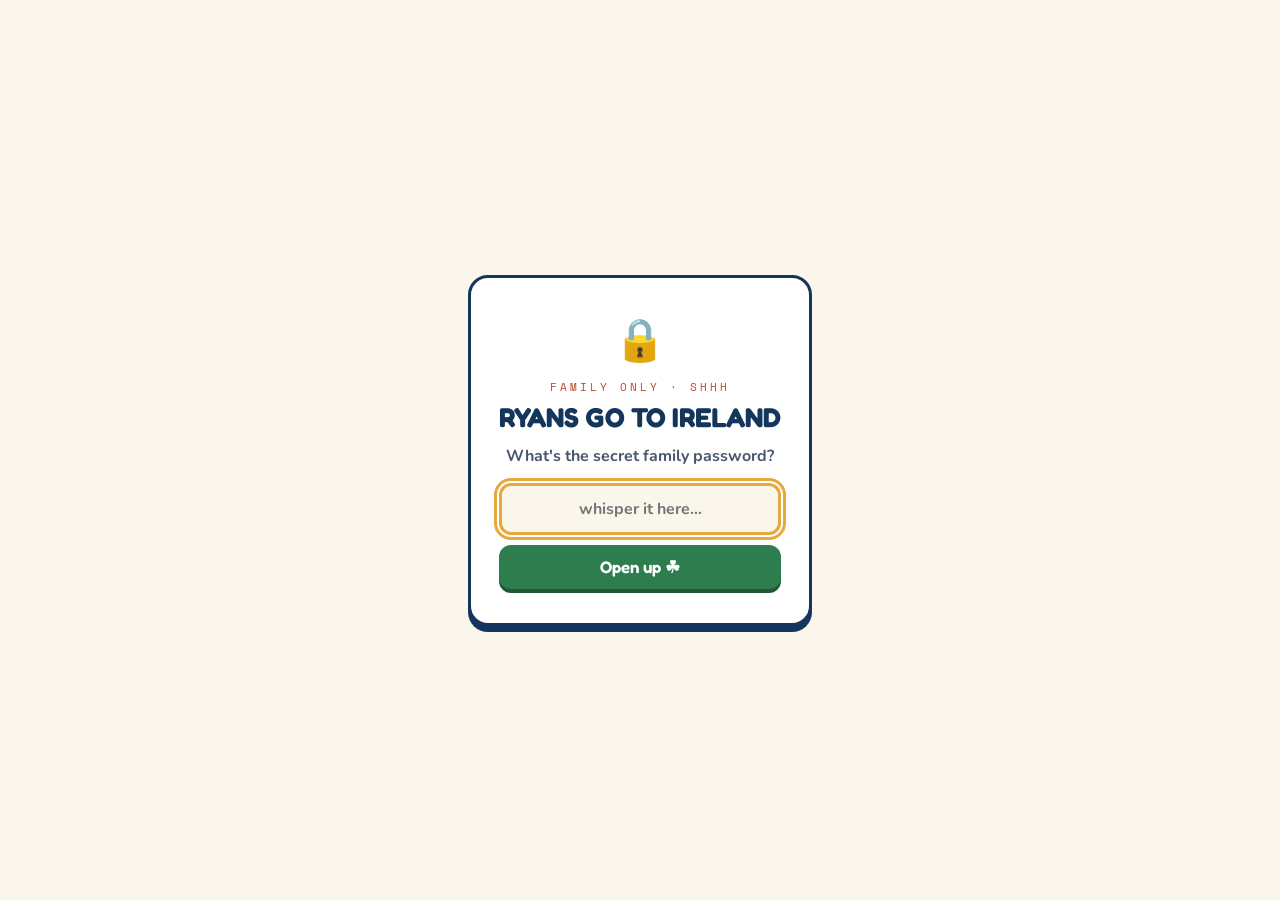
==== commit 36e761ee: "Lock the Ireland page behind a shared family password The committed ireland/index.html is now an unl" ====
--- a/ireland/index.html
+++ b/ireland/index.html
@@ -3,731 +3,127 @@
 <head>
 <meta charset="UTF-8">
 <meta name="viewport" content="width=device-width, initial-scale=1.0">
+<meta name="robots" content="noindex">
 <title>Ryans Go to Ireland · 2026</title>
 <style>
-  @import url('https://fonts.googleapis.com/css2?family=Fredoka:wght@400;500;600;700&family=Nunito:ital,wght@0,400;0,600;0,700;0,800;1,400&family=Space+Mono:wght@400;700&display=swap');
-
+  @import url('https://fonts.googleapis.com/css2?family=Fredoka:wght@400;500;600;700&family=Nunito:wght@400;700;800&family=Space+Mono:wght@400;700&display=swap');
   :root{
-    --navy:#14355C;        /* Atlantic */
-    --green:#2E7D4F;       /* meadow */
-    --cream:#FAF6EC;       /* cloud */
-    --gold:#E8A83C;        /* hay & sand */
-    --sail:#BE4A2F;        /* Galway Hooker sail red */
-    --sky:#BFD9E4;
-    --ink:#1D2B3A;
-    --display:'Fredoka', 'Trebuchet MS', sans-serif;
-    --body:'Nunito', 'Segoe UI', sans-serif;
-    --data:'Space Mono', 'Courier New', monospace;
+    --navy:#14355C; --green:#2E7D4F; --cream:#FAF6EC; --gold:#E8A83C;
+    --sail:#BE4A2F; --sky:#BFD9E4; --ink:#1D2B3A;
   }
   *{margin:0;padding:0;box-sizing:border-box;}
-  html{scroll-behavior:smooth;}
-  body{background:var(--cream);color:var(--ink);font-family:var(--body);line-height:1.55;}
-
-  /* ---------- poster frame ---------- */
-  .frame{max-width:980px;margin:0 auto;padding:0 16px 64px;}
-
-  /* ---------- hero ---------- */
-  .hero{
-    background:linear-gradient(180deg,var(--navy) 0%, #1D4A7A 68%, var(--sky) 100%);
-    border-radius:0 0 28px 28px;
-    color:var(--cream);
-    padding:34px 20px 0;
+  body{
+    background:var(--cream);color:var(--ink);
+    font-family:'Nunito','Segoe UI',sans-serif;
+    min-height:100vh;display:flex;align-items:center;justify-content:center;padding:20px;
+  }
+  .gate{
+    background:#fff;border:3px solid var(--navy);border-radius:20px;
+    box-shadow:0 6px 0 var(--navy);padding:34px 28px;max-width:420px;width:100%;
     text-align:center;
-    position:relative;
-    overflow:hidden;
   }
+  .lockico{font-size:2.6rem;}
   .eyebrow{
-    font-family:var(--data);font-size:.72rem;letter-spacing:.28em;text-transform:uppercase;
-    color:var(--gold);
+    font-family:'Space Mono',monospace;font-size:.68rem;letter-spacing:.28em;
+    text-transform:uppercase;color:var(--sail);margin-top:10px;
   }
   h1{
-    font-family:var(--display);font-weight:700;
-    font-size:clamp(2.4rem,7vw,4.2rem);
-    line-height:1.02;margin:10px 0 4px;
-    text-transform:uppercase;letter-spacing:.01em;
+    font-family:'Fredoka','Trebuchet MS',sans-serif;font-weight:700;
+    font-size:1.7rem;color:var(--navy);text-transform:uppercase;margin:6px 0 2px;
   }
-  h1 .thin{font-weight:400;display:block;font-size:.42em;letter-spacing:.24em;margin-top:6px;color:var(--sky);}
-  .sleeps{
-    margin:22px auto 6px;display:inline-block;
-    background:var(--gold);color:var(--navy);
-    border-radius:18px;padding:10px 26px 14px;
-    box-shadow:0 6px 0 rgba(0,0,0,.18);
-    transform:rotate(-1.5deg);
+  .ask{font-weight:700;color:#47566A;margin:12px 0 16px;}
+  form{display:flex;flex-direction:column;gap:10px;}
+  input{
+    font:inherit;font-weight:700;text-align:center;
+    border:3px solid var(--sky);border-radius:12px;padding:12px 14px;
+    background:var(--cream);color:var(--ink);
   }
-  .sleeps .big{font-family:var(--display);font-weight:700;font-size:clamp(2.6rem,9vw,4.6rem);line-height:1;display:block;}
-  .sleeps .lbl{font-family:var(--data);font-size:.7rem;letter-spacing:.3em;text-transform:uppercase;}
-  .ticker{font-family:var(--data);font-size:.85rem;color:var(--sky);margin-top:10px;}
-
-  /* atlantic arc svg sits at hero base */
-  .arcwrap{margin-top:8px;}
-  .arcwrap svg{width:100%;height:auto;display:block;}
-  .arc-path{stroke-dasharray:7 8;animation:dashmove 30s linear infinite;}
-  @keyframes dashmove{to{stroke-dashoffset:-600;}}
-  @media (prefers-reduced-motion: reduce){
-    .arc-path{animation:none;}
+  input:focus{outline:3px solid var(--gold);outline-offset:2px;border-color:var(--gold);}
+  button{
+    font-family:'Fredoka',sans-serif;font-weight:600;font-size:1.05rem;cursor:pointer;
+    background:var(--green);color:#fff;border:0;border-radius:12px;padding:12px;
+    box-shadow:0 4px 0 #1F5737;
   }
-
-  /* ---------- stat strip ---------- */
-  .stats{
-    display:grid;grid-template-columns:repeat(3,1fr);gap:12px;
-    margin:-26px auto 40px;max-width:820px;position:relative;z-index:2;
+  button:active{transform:translateY(2px);box-shadow:0 2px 0 #1F5737;}
+  .err{
+    color:var(--sail);font-weight:800;font-size:.9rem;margin-top:14px;
+    animation:shake .35s;
   }
-  .stat{
-    background:#fff;border:3px solid var(--navy);border-radius:16px;
-    padding:14px 10px;text-align:center;box-shadow:0 5px 0 var(--navy);
+  @keyframes shake{
+    0%,100%{transform:translateX(0)} 25%{transform:translateX(-6px)}
+    50%{transform:translateX(6px)} 75%{transform:translateX(-3px)}
   }
-  .stat .num{font-family:var(--data);font-weight:700;font-size:clamp(1.05rem,3.4vw,1.6rem);color:var(--sail);}
-  .stat .cap{font-family:var(--data);font-size:.62rem;letter-spacing:.18em;text-transform:uppercase;color:var(--navy);margin-top:4px;}
-  @media(max-width:560px){.stats{grid-template-columns:1fr;max-width:340px;}}
-
-  /* ---------- section headers ---------- */
-  section{margin:56px 0;}
-  .sechead{display:flex;align-items:center;gap:14px;margin-bottom:20px;}
-  .sechead .stamp{
-    background:var(--sail);color:var(--cream);font-family:var(--display);font-weight:600;
-    border-radius:10px;padding:4px 12px;font-size:.85rem;transform:rotate(-2deg);
-    box-shadow:0 3px 0 rgba(0,0,0,.15);white-space:nowrap;
+  .busy{
+    font-family:'Space Mono',monospace;font-size:.8rem;letter-spacing:.2em;
+    text-transform:uppercase;color:#7A8798;
   }
-  .sechead h2{font-family:var(--display);font-weight:600;font-size:clamp(1.4rem,4vw,2rem);color:var(--navy);}
-  .sechead .rule{flex:1;height:3px;background:repeating-linear-gradient(90deg,var(--gold) 0 10px,transparent 10px 18px);border-radius:2px;}
-
-  /* ---------- adventure map ---------- */
-  .mapcard{
-    background:#EFF6EE;border:3px solid var(--green);border-radius:20px;
-    padding:14px;box-shadow:0 6px 0 var(--green);
-  }
-  .mapcard svg{width:100%;height:auto;display:block;}
-  .maplegend{
-    display:flex;flex-wrap:wrap;gap:8px 16px;margin-top:12px;
-    font-size:.82rem;font-weight:700;color:var(--navy);
-  }
-  .maplegend span{display:inline-flex;align-items:center;gap:6px;}
-  .dot{width:12px;height:12px;border-radius:50%;display:inline-block;border:2px solid #fff;box-shadow:0 0 0 2px rgba(0,0,0,.15);}
-
-  /* ---------- day cards ---------- */
-  .days{display:grid;grid-template-columns:1fr;gap:14px;}
-  .day{
-    display:grid;grid-template-columns:92px 1fr auto;gap:14px;align-items:center;
-    background:#fff;border:3px solid var(--navy);border-radius:16px;padding:14px 16px;
-    box-shadow:0 4px 0 var(--navy);
-  }
-  .day .date{
-    font-family:var(--display);text-align:center;color:var(--navy);
-    border-right:3px dotted var(--gold);padding-right:12px;
-  }
-  .day .date .dow{font-size:.7rem;letter-spacing:.2em;text-transform:uppercase;font-weight:600;}
-  .day .date .dnum{font-size:1.9rem;font-weight:700;line-height:1;}
-  .day .date .mon{font-family:var(--data);font-size:.62rem;letter-spacing:.25em;}
-  .day h3{font-family:var(--display);font-weight:600;font-size:1.08rem;color:var(--ink);}
-  .day p{font-size:.88rem;color:#47566A;margin-top:2px;}
-  .day .km{font-family:var(--data);font-size:.72rem;color:var(--sail);margin-top:4px;}
-  .badge{
-    font-family:var(--data);font-size:.62rem;letter-spacing:.14em;text-transform:uppercase;
-    border-radius:999px;padding:5px 12px;white-space:nowrap;align-self:start;
-  }
-  .badge.locked{background:var(--green);color:#fff;}
-  .badge.pencil{background:var(--gold);color:var(--navy);}
-  .badge.open{background:#E6EBF1;color:#5A6B80;border:2px dashed #9FB0C4;}
-  @media(max-width:600px){
-    .day{grid-template-columns:72px 1fr;}
-    .badge{grid-column:2;justify-self:start;margin-top:6px;}
-  }
-
-  /* ---------- crew ---------- */
-  .crew{display:grid;grid-template-columns:repeat(auto-fit,minmax(200px,1fr));gap:14px;}
-  .fam{
-    background:#fff;border:3px solid var(--gold);border-radius:16px;padding:16px;
-    box-shadow:0 4px 0 var(--gold);
-  }
-  .fam h3{font-family:var(--display);font-weight:600;color:var(--navy);font-size:1rem;}
-  .fam .kids{margin-top:8px;display:flex;flex-wrap:wrap;gap:6px;}
-  .kidtag{
-    background:var(--sky);color:var(--navy);font-weight:800;font-size:.78rem;
-    border-radius:999px;padding:4px 11px;
-  }
-  .kidtag.baby{background:#F6D8CE;color:var(--sail);}
-
-  /* ---------- spotters ---------- */
-  .spot{
-    display:grid;grid-template-columns:repeat(auto-fit,minmax(230px,1fr));gap:10px;
-  }
-  .spot label{
-    display:flex;gap:10px;align-items:center;background:#fff;
-    border:3px solid var(--sky);border-radius:14px;padding:11px 14px;
-    font-weight:700;font-size:.9rem;cursor:pointer;user-select:none;
-  }
-  .spot input{width:20px;height:20px;accent-color:var(--green);flex-shrink:0;}
-  .spot label:has(input:checked){border-color:var(--green);background:#EFF6EE;text-decoration:line-through;color:#6C7B6F;}
-  .spotnote{font-size:.78rem;color:#7A8798;margin-top:10px;font-style:italic;}
-
-  /* ---------- daily unlocks ---------- */
-  .unlockintro{font-size:.9rem;color:#5A6B80;margin:-6px 0 16px;font-style:italic;}
-  .unlocks{display:grid;grid-template-columns:repeat(auto-fill,minmax(225px,1fr));gap:12px;}
-  .unlock{
-    background:#fff;border:3px solid var(--navy);border-radius:16px;padding:14px;
-    box-shadow:0 4px 0 var(--navy);
-  }
-  .unlock .utag{font-family:var(--data);font-size:.6rem;letter-spacing:.2em;text-transform:uppercase;color:var(--sail);}
-  .unlock .udate{float:right;font-family:var(--data);font-size:.6rem;color:#8A97A8;letter-spacing:.1em;}
-  .unlock .ubig{font-family:var(--display);font-weight:600;font-size:1.25rem;color:var(--navy);margin:6px 0 2px;clear:both;}
-  .unlock .usay{font-family:var(--data);font-size:.72rem;color:var(--green);margin-bottom:4px;}
-  .unlock .utxt{font-size:.85rem;color:#47566A;}
-  .unlock.today{
-    border-color:var(--gold);box-shadow:0 4px 0 var(--gold);background:#FFFBEF;
-    transform:rotate(-.6deg);
-  }
-  .unlock.locked{
-    border:3px dashed #9FB0C4;box-shadow:none;background:#F2F5F8;
-    text-align:center;display:flex;flex-direction:column;justify-content:center;gap:6px;
-  }
-  .unlock.locked .lockico{font-size:1.5rem;}
-  .unlock.locked .utxt{color:#8A97A8;font-family:var(--data);font-size:.72rem;letter-spacing:.08em;}
-
-  /* ---------- live farm widgets ---------- */
-  .live{display:grid;grid-template-columns:repeat(auto-fit,minmax(250px,1fr));gap:14px;}
-  .livecard{
-    background:#fff;border:3px solid var(--green);border-radius:16px;padding:18px 16px;
-    box-shadow:0 4px 0 var(--green);text-align:center;
-  }
-  .livelbl{font-family:var(--data);font-size:.62rem;letter-spacing:.22em;text-transform:uppercase;color:var(--green);}
-  .livebig{font-family:var(--display);font-weight:700;font-size:clamp(1.8rem,6vw,2.6rem);color:var(--navy);margin:8px 0 2px;}
-  .livesub{font-weight:700;font-size:.95rem;color:#47566A;}
-  .livefoot{font-family:var(--data);font-size:.68rem;color:#8A97A8;margin-top:6px;}
-
-  /* ---------- footer ---------- */
-  footer{
-    text-align:center;margin-top:70px;color:#7A8798;
-    font-family:var(--data);font-size:.72rem;letter-spacing:.15em;text-transform:uppercase;
-  }
-  footer .sail{color:var(--sail);}
-
-  a{color:var(--sail);}
-  :focus-visible{outline:3px solid var(--sail);outline-offset:2px;border-radius:6px;}
+  [hidden]{display:none !important;}
 </style>
 </head>
 <body>
+<main>
+  <div class="gate" id="gate" hidden>
+    <div class="lockico">🔒</div>
+    <p class="eyebrow">Family only · shhh</p>
+    <h1>Ryans Go to Ireland</h1>
+    <p class="ask">What's the secret family password?</p>
+    <form id="gateform">
+      <input id="pw" type="password" autocomplete="off" autocapitalize="none"
+             placeholder="whisper it here…" aria-label="Family password">
+      <button type="submit">Open up ☘</button>
+    </form>
+    <p class="err" id="err" hidden>Hmm, that's not it — ask Mom or Dad! 🐑</p>
+  </div>
+  <p class="busy" id="busy">unlocking…</p>
+</main>
+<script>
+const VAULT = {"iter":600000,"salt":"S6KA1tqmOMfmhfmj+pktfg==","iv":"ZHhpblQ+Uxi4yu1g","ct":"x0Qjywgt+7vXG5OZtEIxIEmFx9SBl4VxKuRQDSGtdwDNZKM7DvZN0iPOKB6K/d26yAj5/bBtgXz1NKMqf9zztMIKbP/aXBoGi1jk32I8IUzqft1xN0bX3SorvAH1XPpTMHMKPhCjG1s/R3rCkx9JgdotcCoJTu5j9HHuF8AHqm+6kxxmhu7V/[base64]/sls9hmwufGv0AvJgAuDYxlfCOhSGQRIrIhKqIbeZUqk3bxNtV9xPQ7U+475LdpBZlZRgN5TVf+Z7jz9B0eSTiorRWiSP2ky2RHmYouJZxjMp2nhQ0ixMLpcQPrl+xxH4qkwYbwVVhGQigcvt7pSLTU/ujMXSbkv6DzXICSO0oVNJikpp7Ng+P5RarUGJNLjvd34eACPtX/epTifHehx1++NiT2nUJSLWw8BiQrMZei0NqlJiOMa2RES4sCKVutKNNxSO4MdfFElGvS747uTZzmSsEVlJ3Xtqc0eoXJCjVsRuhsgD4QC1w0dZ8/jAGXLGRCyQ52jCMM6TtAIDlbsDvAuL7L3vnAPXysZxFgFOt2s+fjl15A5K1MHGy/nHMjsDApXDlvFQwuMO1+IHC90Vl1cmmHJyXD7WDvGs3+IdfvFzSFungjdKyLBSnHCPKjKqXbm+SSg9zlOaMWDxByW5Ha8W286/k52dBDVazHNltx9DKPSVa0/wpfBpbqc2jOG2816E9RjkDOHUPZTd1hBn5xwKei4Wm3d2oEy0dGnFJ5piq/Xy+0fQYa1Y3eWCq6/LcZVGca8lefTD4CB3u+EFVAkdVFMdfWGCBnM4+lNnH7Y0WrmlXHd2t6QTAJcANJu+fK66MSum7pr7oA+pZVeFT3+nHSvWEvTq9beaaMy9/4jmxOU5dQWPrGZyWaO4QAqdUniiElHTLvmQprwRwt4siYxaBBTHtnzqqbHSXu6EHRSPAYxtEfOuy7TMP5t36eNST0xkzU/Yf1sKXxgitrXB620yE1hHN8jQt7ctBq73qfVBbx5vRrBe+zlsITfNK+tiZexCIKFnjxN6Dep9hGPNBoGb2n6Hik+VocVBz4XNFGuYqwHXCeFGF7MVUWzPbYoWWWxCTOutyGCxqFMvXI4rIXSe0yGRz3f2lQMDSgo8R0nbuxHfE8qfImF1rgB3qZAbO54/hwdbX7ooeua3qe24qvl/fHVzGbPLtmHgl8INWKuuNSqxPZcFXcWIeWojIF1NN9ifB4QRny+WGNvGIxgDzo+o/N69NLM6x9YLlUyqEV5H+CKOmgDSqVrviK9jxzUDZJH4K6uVGHVhyy4fCFinSwqzEoLMReDJsMsQJpc8QrOcHp5d23nicWY0uckhyMrpKyo40MzN7mTfqFC686kweawEAohwV0Q4jbk4LXQsp9ZfdoVxs4B171fOdO0/SL1sBdzjtb32gK63ViQudbj26V+83+mQp2dpm64yu579bku6iOS1AFLQgKStVDnVLsrJLaLOh7UKWnDbxzOM3l/r6wfyRRPIJahz3DHpic9qf8zhLfP6C+T2X/0kQ0nuq9Jp9T8hliePB++MWRnB9DB7madq1WgjC+GYtriG3+p920DsLnGRKz309YIWh48enWO/uYv7Tx6/F207AIaECYWktlQfAbND7Kgp4Ax7a8gW7OVQExe/kLkK4BBIxFSU3v7PrATU+QIIxGCQjLTbSNqTk/rombQk0z+oK9Jb5BkRiI6dC2Dh8axgGX9T3wkHlLMRA+cDfXitsebwnNn+JZSfNvd5BiTwumbZoG0AaX3FIMvsGLhW3OLG7wuOQciBtw1cALzJczcr/23LLkzOYw4n/JoXcWqDfSo0C7WU5/PUCdRYPLaKF2z89wN5WfH1rism/CbQqzd4DczkA7rhl4HNHVQ5vluyrEinQ09+FLWhEgs6vrY//PaaVcxn3NqcSug2ABBMaayhjFVWlpU7gVb97Ci05Q9s99DEN60JtCu/p4jDv0L5CUxIxV+ARVsqkOFASuev1HHjK7L9V4Gr83eQVp7tvdW2UWR89S1AK05PVGlnHceB4sxbj/7GxFwdSbzdhz8G0K6KAoqxjb64FfFVdQuO9iyJ0bR8cyGIGQx/BByBgFjtS+IkDFzwNKzdjn2K13jpQgxO1DaK6A5HMM+pPjtZ0Gur+MQYDKHZWu+FFiIdNftcf/7Hsu/mVVzKATiONHuwMaun4iVYiexbcmLEk72LGK+v1TxwzNF9XMqYq8PUwvZSax4nmGSsHqPmu7O/aOYYHkV+h4LaKkH85J2UFHdQ2VknDvNpvhGAqKv9snDA4uUi0tYauMgxJX7au3tW0jcoQZRYLNKwa3u7er4aMqmVC/ajJ9ulZ4mC8Hy3kChTtziizWD0zcf8GzR2ypy0owlwBU5+x9+CmiAFgEWU7EdUo6035kQlFxMnuaFaZPj9/pVOiahfD9NYDU6OD1A99NuF/nvdbi8FRxGpnmNpOf3y6rUd4X4TDcHWbfaMET6ZHEMk0KU1tIsvIXgCQ55kegKQJItDwhEpiqBxxyNu6NWHaKSqFHlqVtnmmdkIhVU60+7T5YJ3ZgpGtZ+2D33hkYWBjPIMz7EvLIzCjDREMQABj6ajzGo4iSFFrIT8KkOItKEM24wK2TmpIO3GV2HWcUlZpPR/DenaGTehbh9fHaZrN5UbXE7oSdhhA8tF97JJCJz+v24ilQrIglNewYrIep/OZ7uccZAuxT9u3BjJj2c6YxFWSIvV+cQjx6SweIsugYrlx8clwO2cxWsSwh+rajigH42mXeKSBnBWnTgJ2wWiKP60BwyDEqh3c3dkVkUiUEE58/uMQQH0NcvjF2KM4WJW0BwuVfNjwZBsRjud2x9OhRSKfe5ieuZRVFyyK//0AvhAVvLHwmbhZDmwxLAS9XfSp0aUPrKXlO+3yVWtYWvW4VjQgkSEGFWk+YkXknqq3Bk9fIKuc4ee5iUe0aLparxFJslN6ShrMkNC1kbAq6eeNMM0jP4gPxl13RQI1pKcwAUcQ2GD/inDJ3sW+vzOJ27OWmRKG6drzDoKYotrCsycEq1ZGahdvDV/s0A5+u3R/m8ZdZ7B8QkvlRFjMJ682nx58xssw2Zhtqq3E9KWYhJsXnTRlPN2xJIATdp1ksu/wOB9xxLKKhYn8RsD5jyZIZigF3iL8b2P4MmFi++6mIBLcOVwHVu9GbydWzR3ZLVnIkYCx1vi6ThjWL4WBY7JD+N9QM7rhEb8/QSDlPn0dpaVkAQuPkIwy8xdXQCkRjECqbHmy2Wm/MLL72sQ0faoZmP84Do/lYKJJWkci9lGGbEIfiH76lzy48nHTi5r4KuECqeYkOyC2gEz/SkGwFyOzJkXV5eUO06Ap4RbHsS5YY5GpwM5RDg09RYCGVhLH/DtUMDzCnaoveNX1gaA6/qr7yS9Ps9lkbldTy/zk/BinkAWt/Trp7p6f+td9z6y3Yw3mD2Ts8mG1FUewqxBwWiNKvf/wAyUADnxyjDT9yiGvOPQVvn6gRfPgB74jzZV1A3odz5W9HvcgDx4z5/ZckdrXm2TVQKn1SnnhzrMaM3IcWX8q6GzEzC/sKTG1m4xZd6k68DuzJRSV5bBjKzYLSIT3BuMZ2qfuVf4lEwyNi3ebde+ZEF09iVCwuSHTYffQe7qe2GOgyiHcpmmHHanUgiVGu/+gqH+1R0duOKn9MQPguAzWMZNgIpLorKgDNg1/9ASBt4BhOcRJP6Am6r7Ym70sLOzfBy7LpyUoef85pCtOx/GjaN05qf3sJTK/ZEwnMkG5BuFbPuH2Fa+h8vlYHpM+r9HffD/fWYLNiDUzMfI1Smfn35RjhXyUptakLhPImVaNzB35ac1uCg/wxO1790D4pg/On9qIOhyfObS7Kcjnjd3LqX8cuSKzDoJAV1tVIlCLW3mtRI2Cy398k2WF1lXjfc02b0jdZvlQoMTQvEM8VD+ObcngyN97dXquZk2cILewue73Oonq/V0wMvCo7NPEZmPwWsIn/lmMXxmbxEqu4BqjJOGgkG1u87QsrPifKbS9/A7KkSBuJQ+abiUU5G7l+6cN+qy38sR8Oa3VR9ubk7y9QB/ap9VCsbfP7CeGo0ahakAKIBv36AZLyfTWv/pFAbbdts9F/HjOQH2TVSMgvwAhYwtkY2hcRfsPoV2pw4vlGHCtXgoySReyhshIjy2GQw/9CqM841bFWNtERJoi0Tp5DhUyXzQXxoAtqHaPd36Qm9kwIwFO1+YUx5hWoWa6mtwJoWaiJzRa/izNgxj/Ag/DFL6Nqzr93r1+9yVdLM3iD4PG32Eau1EHU2UiJuURojh+BNiTx83uXLBGNbDrOl172vM8mnvMpka1/0uy6Oahfo1sKlPOTG0xCe3jVru3OZOdU/+foLARpZYTAaQkxQg6AmcIsnMos7hBeG8t6P4SnNMdFA2chlbQ+CRqWpoydlLR3V3uDhOrqQMVAFMP/EY4qgrJsegwbBPvG3htX+cal8xFLW18BE09LHG6lDAsf8mGGbibq4+mGCy7yD4qm43m3gg+rrmsakK/+hq7ggSW5PvCaGS6sAIOjSto80QHigNRPKmNz4DyjyiLJIJ42S+qXkDfBTiesVHARL0vEcp+DxopAe+f/3IzmiE8VQ/XuqVAh1ueyvi50bjPh7W//pyprK0/x5EmECeOrmSzpv+hXnvgi9ntXJReUBJ/+8avtlB7zrxmOg1yH/ML8qiKRg8K0IG8EyQADpzFQEgmOCs5YGAGca0ACKV5F/8rpjj1ljRSdZmz1Mm1VXAS4UKjvgvAgFziZQ7TH6QF0y8FBezLg+PTvWqBGw2kqGjqI8vEpcN4sF73QPIWhEaAAPnMpXUdPybzzesDrz5eCKtXiK4q6n6t48At3Lz0/jJaT5HHvc9/ic81MGFvFmSMcBvLXduCg9gZ0LI04+n5VKAKTf7V7j/exJRImhnpfc+jrTXjynPz9PY156kADJc/GnMv2K9rPcLzcniUYdw9LqSvZnsNS2Mhh2eyFeijJzcUTzWSU7+sEZlU0N4NDPPT2fYvy60IWyDoBuxMmTEdIktphEiF9TiVAHYdBsMDDd6X/6K7K6RBlOcoyQGkZqk1nm+QYbdGVqVyAzFfTJ1RIv9kgGO25iRDHMNMBqJAsBL1McLKMCPsf15NG8wfp+zbue3uVrYK4I86H7dz8EgDfqRP/3aD3TusDD0/J2jBZW0Hq6InmiBYqOuVDjTvGNDe1DIjcm/FStkJBTbCPOLisZXA1wiiPeXLRavRsoLjT1F2OKcz55pbryiF/XIqE9D1ZCgaGJfH91uc3Cn1fCIbYV4JEm9pjOmtpSMwt1mEkpu9r3BrXqV4LtznoDLluM/JbPYEetQxq+ei8vtOjqUmJcWjo4Np+ctqGJVf22PFYelVVTOK/BQu9gdeC/f/2pMyYKzvIV46VBTCTMYfEmn5pX/+l5Ubo+YkhNJ1T9DPyeKuVmUsO9i7cGUSalMxD83X+/wDEfxqotcUbpt43uixAvZoheypheiuC3zzyWn6qkYXnBZhxM4EzeGzTtt6wt7W/BDXp2eW/cqtirlB0YevVYZpCx96avUHO1N7NgxAlo3XDzi1+PvN0beJBOft8yVgtZsXMS9euQ/4s5ZnhfvgtqgZaFAs/JZqm62G4mjZz44BTxUlfKI7TciINlEr6Sm9NWgYYqZrHUkHpel1dZ2BhrP85dT+HBa2FC8xG4Gmpk3o4wfdb+LHEUrPKgv4FAvHDazjCdkd/vTkEsOmdBPycD40ReXeIUsFCnLJvU/DA5R9T3jaDXgTZdTiCAiX2XL9qkNjSUowvDIuX4gYfiqem2YaqlqJTmeMsDFUc4PD2yalUjP36o9gWGUgamOIN8p15BODPZhQq92GkbeBSr4anepIx/12C72VA/EjQyvCgNDBvDRHXyD4g9wg7POPmfXr6FAMC9TcXrgSwSLcvmLKMzPDiIKwUWzjZd4m1GiKh63X6RBOTP/bITXpKE/6NEd40aou81Ttfbf3fYpsFoWMwUu6sNlhcGjuiHgrRjv2opvXJtlCpSbaEhrUFt3hPi7Y92G09wfWKEN1bMxcFj9jIc5Z4eepTQEfCuegaRrsYQr+eCZWxx+izofL1ZBRrYfWHfSPFhEgJo2NQXfWz/R3PwkDYqdrBYnKcQV4cAxZ2uoHuBYpvtw/SUiM8R1azSPZA5lKlQOpu3dajq6l68FUQdBjRMs6Rvgx6yL3BdUK285FcdXZ+6eyVrleDVNcws2Mko3zH5xsBHdBINpGUVc+LWidm8kPCntZ43z/qme39V7oo2oZXhxT+jNo7FPSGD2IVWtLgesJUyvDq+kUAwj8b5nCcubDAw05OI7wSrRtro7PHa+daDusSjslr38D8Mogv2OFG2tzHlQ6GlZ2R1hAnXckyxGLTWO9HhaZqkNx5FhFBnMgsWzOLRgzxuafkGn6mFOQMCCjQ9dgSglJBzieCb6r0dQZgsaa+knZzKZCQ2u/132MYI4FvIspFTV2lO2marQBzcqhvXri/8Fnq2xQylKJ4kcghZf5vpPNkbcqty1skfbCJs8eHOPIjH7JpZHGA3bFyeRzxnELmXOlWYaKOABVzVb1IKFd4VcxPBgnSVhT/0eDyZbZ8xqcMC27dz8L41LW/WtASITqaPJ/vn6qOQ5gWMP7ouEp5xZBoI6e208vcJrjVnb1wbUjJsAicLrsp8AgMezX+EZEBYlQQO8/V2bLcalFXMl0NAZ4DNRE+aTV3fSFdzWhdjZnOTjIT/[base64]/SmvwheRYYVLiE0irQ6HXIjXokNBnVDDWtxhs78YLxEalHE2VZRT9kpAdda9rRzMWu20RnJJemY8VYkV+gGj00A+IBkw/qDcoRqU6ifeYh6UVkvClaz67G1Xjfpr4LYWrQQTzRHzuya6cjxGmYqfQ+ThxGWksltzxUNU1fZofJBVzAvNbCAxnBcLFkkTVuG4X+U0vxQn1iKorJam17yP/mU0TU7DHrof64jaS+G2pHb7qJIl8jMeNiUcbjfR/TSfZMHRtC+e1JWAyLIi/8hfm5PvIFJNO8HMnqNVPahqo8wG8ueYcKHXa6zodOL3Wg8x32h3DXZDY9Lr8iqIAPP/s+3LN1M7hyj08RCDKrRd7n90Gz5Q9t3M1E1MZ2be2WVY1ipjCGjlRVyeIZGq5CiEjiUEvfNvZuUGZ5Od9uO6RI90TXRBl6NHwSitmgJCISONeh1s1zkomRoyRXPTq4kSFwwhSjD20NBwKOeZ/iCJOJ0jEYmb/9c/yCWYqqeCnIytIsRoum6gJKT0PXbRkdX8KWpp1cRVLruvBUhzR/zzn98i+7SPxEBbpJ616QNoAZ0dBKzEfX1LTPtUYsfUxI9gzGunAXn23pK1CfLrP5ks+t+hlaes7dPhK/CSTnL2KBHWsezv3LFDWWgi2tViPnoVksINUOtVUXNZSTn6HU+HHNRbl26FOGLi3CMmtX3ulWOdVQpnv5LwodjIF/A4AEWpD4whJebbsXyf/E5BjfH2tpr5CzMn5Ee19qMSLePnPLkvHuWzd1DN2JiAoUZeBjDBjTJ3jzfCJUQCATjcbC0VWARTuwD8DnEORPQmTivrUb2425r3KB/C74yJXX1t/+DOq2Q8fI+b0lYziE1uJ6NAmMhLgiJuH001BWCFOqO2sQzsQiVwXVCbMDI0u7TYTEHIwmfQn81KohSiMefIYqVmUANpVt4TTMWANwXz9x3H+Latq2Dz3jzxDIPyYiytdLuRXe1iPSAF9DBwLnNoty03hZmDDiFACtK5xllYRCpUz4HJmsybBz7g4rj3e4dh6TcrY/KNQg8k/ZsNHsN6uRrWoybezgP3ZZ5iWd5omnSYylw4mg/JRjauX8tzEnRR4PxWxAtvrNoPHCSVneexwh4hsI/Eci2nUOcArdjfVHmZ2BmJKgRuR404B7Fbqzd+A+U0jB4fMYIrILReEM+esI1F/q9bKlYJsbGe6DsL2Dd3vpYLYnMGCwSZmzp8H48/hOKTIXqJINQnvwZeF4L4jbN2aA99Db6RBv7fEJSiWy/SIWBvmsiotidZUodvaE7a5JBb9ChrrfwD1lcXZCU6IHQCW0lNfxyY/+tCJt7tYDnKH/z3DKGTr4O3apXXt2nXbyDo2nop5lCUGAAGpKkvi/ExGuc/qrIy3oZqD5qxq8FRV1SqW2/nsoL3oo04D2xI7Lv8Qi9N7RpozU8yZ93EXfV1zQ27uzkYNv2K4azQev5eUIp+azX/o8fsawiihOE0wjg0sMnjIQTjcyGuhpEDr4xzUW78qnwDsKrVRNih9Tr1xPtEgUWU9FStZWmr+ufvq7KXcQxcrjqjAzxmu4CRdq41Z+Dyaq3RmtBN9AEg0RjMcPUISOb3wXH9szEJWS3JE/XbEnhEdwjigiZuMI2ZBzE623IZxPL2aDJb9813U3ZOBbApeolWIkQ+OlYyEe7JWF1WDxxIabwT14fKcWS7cLgojyd5SQBHcA0zef9GenPYXSv8aYvkySl5klT4M5NQiOpPFtjUS7U3R3hjaappUJ8uXtGsOxo1WU56abf7/rqIf/BBC5zHu5v/ybWCxdpPnuofU7PLkLzpx+OBXNK6Y9X1NcY5Ymt1RRJA470mcthal5ThC1TQXg9QA1ucYLDLoB6qyZpVfTYHIVpKrElGMD8RlOxjteO9biQxTkhfBPdTSMrV4bbP3koZWI9UVaRubPL/[base64]/j0QSOEnY8SaktLqZBw3fGeoOFcF3ULx7H8ZJx9+gl67TdfdK+FTIFO+DSB613HOlfAU88feQt26MUz6zUQkg8thNBDBOt6B7dGD5hJcm+dHfjfk0kBWumwok9SBpvD9c7ShsrOdgpSlw0j3r0ZhE0zIZ9Eqjxq4ACH4jHF53r/8ozzR7w1wBuDRw5b/1z839gFA7st/SBfWdC+stwZU6veMJ+sG7BPMcWa4lHPf+OkyfOTFo/Kj6ozJPpINGdhdtpxrl8VZNtWfFMhfjixtxE7pPaS1zvuADHcYUXZzJsNC5uSeuAxL/kOfA46DJN8QOoUz0VCy/PUc92XJ9B8bi2Zwz080+529FFyc8YhvCGVMrX7aivVQzP8wZ2RDDMWv1y71z0/Hj/cM4vIPMplQKsL0xVkrvHyI+hZ5VG1Zi5ABVoHp0DYjIOkONajMeHhg5hCtD6soRxwikpUhHZ0SGazbQiNp6nTNvwz0a2+Y0/dh0GI5ubBI7+Av5cTab1psAu4Ur/dyGSA3Cu8JdlLH10o35iNAti6SHWwxy2D/[base64]/M+rRfqnc0AHHSgYDGu6A5knXXs7UzrPAMGCmLOLtkW+dwphKSioyw4U2DI8jw2jIMZ8IXhMewgXelMJ0k2e1UTh+Yg4NId0uEd6ss5hcL1zUXob9oU0y75foy1niEDvAUaR4GSMW5uT8ysEG6dTI1Xt4yfd7Eyf/U9xzAAzjK0WEnLr3Y/oUzATbG4LThbxiZpdMOW4n3hkK4sRTyQeA8i/7W1Y/8q7zfdGsEZJ45rE9uGjDxJgbe2hBY7LKCS30b/cqkcWwzyijA0pdP7xWK/O06tgayxs5UVNwL40uWDh84vPh4a+l0vzVL8wH9MX99DA9Jf+XKvospx8F7zuHUIPJAGlryQSWAlfktqTDLRqjTqHMci5n3f+9r8xMHWU6HchU0QoW+rjiQ3oB7okgYCyA/Yr/drFinqRRF38BhsC9yAe4GplRuHeB6xjtY86DvzFMEmcycQ8K/ptSDRmn4UzcQ6+X+HEKpX79tdG6bQch9ZzJT4QM1T12FuONJg0E8m5jkFiX/EDko+NHfmn4+VOcRcR+Uin/[base64]/[base64]/[base64]/kcl4+hu97YfFE2fNaxbLK2yYQpFBASc/fiRTCr318TeD5HWeNuWCltZra7BItAWx7IQFUn+shKkk35nhgVmOHE3QJr3PyFkV5InEaQnl40FVCkJMI9RCY/JwGEshyEt8Nwd6tRazwGJT/AZXucZ/H11kb1uJGpmxT5A/ceCIwP1+cruQSgoQKfUFQx7WFpspIhMm7lcXe/zHEyV3L6pQTVjJx8xUjpxjB7xCky4DYlzm8qWPKJabeWHfhQ7kCGTaumD35+VZnVkArw+rmxrhmUOh2e1jieI7IpXIHRvE4m/cc4j1nrAsO4P/QRHHGVJqya9x1YOLG+wrj4Z8a55zdJut8nATIsTC2uVLd1a3AC5XWxSSC+0J+UiKsBDe6FFqESVe19ybdOZ+XVAJZ2yMOR/zcbmS70JM9+uLiKVSiPtXg/VfAU0EouZDZTyqJUjgQNARvYvnR7m/qCkle8JM/7yUb4ZGyPQjBYYzdKU6hIyGvSkC1jIdGeNbriBu++sCW2IbjiPcmJnumQZ4Sspw8j/[base64]/DOwQckeh++W11b20uaFmsEhfMxQVGt+g10BLupN7mXIDA+QDKEn0JtXv9gK50Fk+Mdv6IhGygJQhtkhWI6uyUwChtMKQvTN6m2d65k+OHcz9723Rxwo/FCOc+ZCCEu0ywyQro07ZvwK+tf90isS2gHflV7+ZUjqGb6Fw/P3yi3FnQ6zkKslfkn9oHpOGVqwiWXvROJ3f5tDQCI6v9ujNApTuDb72gg9H4HTx4JcC7jhDf93BIjQIAxzPFeVVYbtJJqccXxIYfk/uWEDGnWWSCz1O68KBE8QMhJZ0d26ZrImuNV2bfzQ7IyKRMfvTPnCoER6Fp61sn9l7zwySDx52WRh/q/Sa+yWuKpYRM9Ag5pGeL0pJJ8hvtooleFOYt82PMVUcLoYwoADONNqxxNwu79APHil/MCNmhAhRmp8tfUVee4Bj7SplfsMCvVV8J75LLXd9SALr1LBjZW7t/VkQDoqJWsoCtXKa3/CpsjXroZ0ruE2ItZWVtsUq53iy1Wv+DN/aIRxgtvRjxvCBXQE+2Da3jC0QqHQDjpT8AQBnXBZZb8IrFsNcCVQRrbW4J+Zjb+xym8jM3ojcbFayehupZei/s96LLgzfssd9gFzAMkg49daAnk2vqEcybtXzFvOjwbiY5x23H4Q+LRyHFB3p05VMq2yd4UhMHnRSN/6lx61/mLUfgPiBjmPvAWXVlazVEfziExq8wvoPj+kAYAzzJ2fqCO7viafKVm4JjXty1XWcYRThzrW5r6iyc5uniFeUCMnMgCkP9WuNpVU9M8Lslrl7CuG7A1V8fGBbpwzLpmsJj2f+wPUE0LoedfNV0pS/9im0xB2NnKHb3IF87XxkBQZT4wkRk2NOL4cqscVmgUZreMqc+c6wfwFGfO/KC5i1csTvaaf0BZMka5QQKOVIkmMTQ61aqwPeqKPp8qkSbBxuCDdKI27dDGe3nvb8e+WlKD4txrKPbF0d2yW4jc+fbDythkVVvRg48DqrNvz4RcB+fDmslw2V9/Y5d8mssBC+1pxkQeDAuujPApyjC4cTXBx04AjU/smaP5EmS84Y+DO94jDiNN2EHSN0tQMGg149IZRq6IKLMSOXmPz95oXuHMlMRELsXKHsEThXL9cPAoWm0n0icl5Nl15MjCB2FqC26aAqicWFCGNiCwsoTZV6Xqqqk0YAAjVvRO1ldjWaeWknWj4YUZ0IjZyPtmirkrJqHp/NTDa6zvx4zfdgaX8f0eAizLi/dWvknUOzJOY+HVaHlLbUzyXzYIV0hRPik31b20SkZbSpc2oweZPLzh2P/HMMmuCst89chz9ufCP3M+/fI6G6rL4LIFGJ4Cx7IOxPKDG5O4wstjUfpYHN/42yGyc4x86TjIvLg2M/fxKmv9vNyIF7Q8+iXrk/UnHyxzJ0k206EZtQ8WegkwDXioZXy0dGCECfAZt8bIWE4Xo6Fw3x4FPlMCrXzxr0VOUTbu9ahPeGYnJ2NSAs7OzolqCQaCWf0qcj3Cb0SHrmqyX5Iefeg+WyRfMDOh/cyzJKQnqnZYBmJJ1NEgVhBo0aRqWP+OhMuO4W2cxvbyA6Dah6KFzSz6FzGLe3pTka4GF80s8+aayhHXSBaYuNctIvYQ5ANM8KxynBNsbpK9YV3OhHWi80zi3j1sesmARdNsRzsUuCr/plHtyuVH45Q6RkSAOHPjJ0APFLreT2ar6TWreJgADEa/iAxlTvUcLN5fkJdC/HhVKv6vCtrVzUqHXk+zKFwGzeriGq62WB+uGxIc1ecfye3r0M7H3HK78wPjeg5AEKejmw1U5aeKb7nFHp/fosno97/LsAUrUdI2BjGALC8ZkhkcQ3SCWaPZaXicP7/YZHvcA+Avc4xIC95v0mRiS33koZ+aWU0ONf3Nl4dn1EiApxMZg3mDDz1JgvarKqm+FC3Mov8ZFLjqzwxKGn0rLhPHGUWgOro/MZmEy1/dFjbH7v5amU5DWDUmDy/T8/SBmYmtN/ht1eKT5eCy6kswEOB7bqwjP2+aixch5e5RhGxn03EQDRPiU+y6TTOEalR6pue3DS3WgPa9MmZ/sneBjX3T0Ij8IclKzV8ytZxmYC08ACYT8VqO9WNSnn3RkR5AQxenesZkxbB961T/JBF0C5tAzi9iRtftG3FG2FQnKuzN8MN21ecscqx6bViwapsSuWoviN6noOmJNt8KZfxWCsQ8ymaMIK6+ta1TOxV9Dtnp3thDJsz8FeVgokrFfOfeb+W945fRatFm8OdZf2ZEUjnitI67lK1jqHPWl94op5Wg7t83E3WUc3K0rAMMOKpylE0cCT1z/7swy+vhwuiiGmEce7HmNEmCAB/tVovUyh3lqJwwPb8uo/ycGuZ+Re3GticYI4hT4LizS8KppP/K+98H+J9A0dnBaFDuzBHKcpU3SSkx2alouN5V0iv1KaUqTqZmW+Eprp2llWya18WyTWUZYpHYmptRGXCmW88sZ/CyuUh6DbHhgeHPAPT3awTr84Dp67tHYg9nuzUDqDqcqKTO+Fo2pKoQNZlzMOK/SvTbUz1zr/bDhuSEbzkCNikqx8x/0PP9+PPCXYhN/EFD/I+VB/6UNLj8jAR6lHmpXrrkJiZRxMarIgVYWU27C4H35u3CvdidA2PRSORymNZhf+/8rGf0TE3mORtSYpqBBUhVoFpnZ5JkdGL0SFHQQooDd+5ig3DVF4wnAN9gfbc35TpO1OOARayK2qoL/0eYClGiaAqABvHxKBdZRRxSKtdqhtRAKZ0jQjHrBO59cc1mAdt7LJ2n6ImA9+Qp6+Ch6dHjwijrnI1AOv/4mo+75t0wdouOiFc8ht6bkR/+AOD2yqB38wMoGIZGtgWMKPCNo0TetbtNqyhzAstDGexVE06mUKO0xEbfN7assJegmZtZxF3VbxkdtNxcNbm/ECBn8STBIZtUBn+0oyo9Js2hsiGa76CLxIHO7nm0q8vzRwiCE9AH1fb1b8ZqSG33vOhv+jxJUAmd2WaaIjfPml0733FGY2lLSmq1D13lpAYX6d5gUkr76DodajMbYukE6UVxVF6DuOq4OOT/KpzZPtdlqqoHRStebXk8/o7AyIaqJmOdQUs14GOo0BO87NENAoMI7G7l1Kw/NS/GGfdkQazvO78j87ttQ7pgVLONh45V8w0OmOP7Ii34D1zkGJsnc48yee7AWymsKDKfxqa0fqZ8Xe9U66zskwcV8XHcREqIWHPLREa09CQNg5J8WujhHEJ0hEH/NOuDnenuslMzOjIM+fSiJJeQXLjeo6TxuR8caCNB4o6g1Q+fCu3HNR9fuuiSZWdc3c5mzwD2/oqTUfeFq+MtucoV+A22tAZ3MsqceWF1HXPjdzG9EJJy3TjznEGQsdrXsvhYmHHb8t+SyO0q3VqeOA3z5O6B/N34AXKsoKoHNYX5E1gA8e6OMFmCxJvA7/wzByMG7FRFK9n8xklBDGdocNfXuWWwEs8CeVOa6IEbUkdUhNV9k+r9y1TwsSceuUzcEOnnFccR6bcRcL8SpXPo0PBz7XKJDzGy8V4tth3cgvxaNIpFtdIwtaxqrZpDOgAat50GCupNK+oz88symD3bMx4ehruLZs/5xa+qBOjAKYO3lOAGZfKBdxWw5zmb2BzycOZziaFWTUUMbKEvoCEBZTJrUgpaQ1FW0AfhCJCttbIxljHoAhILnDgbeTI3szXGEDeH4oR2XgwNYSYKkWwAKzOPgcdHOa2p9VXRETI+mHET2JrWLlaee/zEXaUvNSihRSLOBaFspiUphufKvZVPm+mG8a1dWoPeq9e8Xa6rkfjbRL2AFjWJEYJR0viGHKnHBZBmL6gnuoxBJcwyXLbr9eiDEkKHloD4nFJOaCzuH7HsK8ejpP3k6e/bn0DAGwtcImoKICOgBlRbcYxmRRDjGn1OOQ0YOiCA1Q753Aw9NIgSJvKDCDKOSwkuu1x0WdPnkgNqJML3urcgzZSwjrZW5Hpi8UASTaZjDUU/du3i3C2+fkl6bzrY19FQvzG6mRTYe6a5Pmp4qvpNC1fvTK1H1Oxd2paq3x+Ckv6wpwEl20W2mB97rk3ZoH5L28zyoS5VWUTELeVvhduKPbrcr8JaAqByKfdEz73Gkjb2tGbx0hcl+OGbUGjB7opAP2rLQe3gtZanOYUW5w9Uf/v8d9hU5cpq18uaN9bH4TyMehR151F/S2ebKDHyhhAgaznf1U54y5y5sMA1UZea+4PzGpkQRgmhbCd3b9igWPBlz/SLxAp24n16eGgMM5FCkWqpfpsTkeKsBxfKCI2FJovBI5hm7AhEBFO/0SmA5/I1umrqYZOpFoyuPESemYrj3rLmvwNUbE2qOwDMJSmumqdfZ/vMbLFDk487DTHd0WA1ReRTpcJhcfYUo9axTHHmVVrOYvcd2BKByM5q1Yiiu/iXwpnUlBOztuAjHI7n3JWjVgJ1nACu9j11MLCXZU0i+A3lpkkGNdwGSNVfBSHpfbwcouQmrm24uzCPAVMumx8Ck6QpTGCVLCYObVmxOV/RYgudCb9ii9h/cR7QBT/Jimn6GTgLgJK82BL5KLz0M+GSmK2A4XGQp+3MA8LX2kovwEh1n2ik240e+NGtI30p0/6ZIt8orxEamNxRjmzwKCpOWjkvi4C6EQO93QxZQGgNSI6XPC+lSAzdzhnm09LhKDf4eMZJ/UZKtl7a9aBef1LgYINa7fQ5GpAXjuRvPnKvyhBFZX7LHJYM6se7Kf5DSQkmUjIGlmg6lp0oxHe9/p2dQqSqa+A2jPqecrm8TLNh9tf/rXCVQDCfw5eXjMmYK9HTqZHOj9nZw1g07xRTr/DM3X3J0wx6FqwxWvFvUXbNWxxxmpwVPBz2Esy7xGQrRc4Waajo0H0ug8doVK7LEpmrIAAsSnGj1Eyi3b1DfW41K1PCXKFu3BIPxOhbmKgvV28NXV3Wjrpd44kAbs+JM8Qs5BHw4lLbR6XAqTVD0zGqvFhkYHMuVGKqzYj2opZaFVe3+Vdu5FiTab5F1/Z8l+hkL4CqR3/1RQCEuysZDx63dKllTzz3bky1tv74gqv9RFtZLt8abh0Z7u5lBIjsNQLXq3RjjU/K+udGtMaxEIDGsY6pLivWhmzd5GgmqF9n0/Xn3/uvECrkFNPXbAswxQcdO0Bx+YWnYeB0rKgAdJ4oioJlj/U65CVd94HsKPEVJJo+axc63vdiJecPIk8FRVMuHwt+jmtqE65fOIkKWMNOuy4cwXY6jhTaciw3t/SkD3VPk9+l6nOCsLkYE5/HYm4HhHlNRPeEnRpdwq/sHNs0bzDM8Rx6AV+Op7enEhXUxmGeCyHu2sSxl2PzgIhBg7xQc5jYOIS+PiqLyeYQ27LFWqU5R3fhHW+n4uzk1LrEnrkJ+sRMtImdyiUdNWfEdlQoRmGuCB0wMjqjuoHPU7kXQoTSzHDVx+gfI/cdUixn00YAZmWPrRRA4yZcI4k13YRiYbzTGFGURdk5yiTlRn4HFpOzEVszuJWvykbnhnbJ+d9+jCxUOGORRE2fjI9oDbzaQiO5BE6wAyHC2XwvE/RUKZFeMRMl1aZOo1pKoOPjvFyKJJmXfD70zUgOs2ZdPYfr/q+xkIYHfM9Hqn/x1NCFLnSlQfKsXYoxp3KY08k8nos7Pd8EUTa3IOeYUQMIe+VI/G8LCb7fITixOn26gIWQN2caIX5JDI4lkbcsVL0UDAP9HsHwDXL8/oGfRhpRK7fb2jFzh91an6WA3617q3RwWKZ5DFINySVYCCKls/9/kN55pKXhFwSViPOEbS7Pc0yBsPWsKcfwoSTXH1e68efMauk6ZgnbXReL2Bmo86h9DVjt4OQdErxqFxI2RDv8P0NL7AolTDJd/G4GXW9EsJIrYIyaPvv/Jlgp+2NtFa+zWNBfZVHIL4uqDYZaToKFsvqEYjlMr0YZmesjlu4pv2erjuz+MmgCJMn2ENVcL5WVp4Lvj5YD0Zwha03/KhCTy9QNS9R51UOIYX3lh9Kem7v1R9jOieQq68VZGFYUgmxpFf6VWbWuBLgnj5CyyIGRzFp4fm0EkyjrTZEWvm1hBSWvARVOJY9YJtUK1z/9gMrhd/sboTJEYy6axDkEr6R09nIABIziHGp8yCT3BPuhyp2Xem4mpjuP7EaUL/h4Sg66mxPEACU6gD9OI88rJISGPugSHPRHn/k317vpufvK3ihxDpEQ6caWZezSPvRDF2ui0EVRuQMYmVxEBlVZC+050iZVhs7xq/xrDLZtT792991bBLcJ/iotGbs+ZNEM08H7wlOML/X+2IgXqyg50pfV4WguvsTdSrTMszFRYY0iBT67VAqR8YuH8+swT6jG7eirkLm+QU9Za0dkdgI77ICKSI9KuxJOV063f7fnv02lRAXp7KSa7AQksdQXHHJ8tPem8hCy+dSPKUADif4gNghqXu+bfEI6886uX0w3VwF5NF9J+u3LUEffxZaSV2Agsnz49/rTX1OV7tkkSX+2+C9IoqkUr6OrWxXaF9Gbbx5XLIw+7DGC3Bb4qNDgHtJVag1CiyuyzuJ/HlYMUTpW2XwsEWCkKqK++YJQmO5wtC5IC2G377cq1oUVdQpSsenvJ5XxWG4RRudrw1Ndj/C6BvKFN//W6hIE25PFPytN0X0m06aDkmbOS5magEqFo0ey/2Igbdz4/qCjO06MhqxQ88kV7hMhOD7c/c3r9L22kNWpZrIWAna6SBj5DE+YLMRkZKZVLc1jXc6P7ZhbaTikd8GZqMvZilNKYaNU1DLOdW7f9nUolT07gzFsNtPXGS/aTjgZLOSVCM9xSA87enjbvgtzvkeVaGWydaaj0mxghz1RZET6pyeD1VB8FNBKUShXMWVUSJWWcCFJU19F24LB4I5Zjei89KKVzuyy29d8gb4r6bF1RgfnJ7J5YwURMNcHowVkOGmpEIojW+EfobaZKYqLDcTnrrN9W7ASWjbrOEbDU2viakkAkAyJ+6e0p/rShl2zUA1rYF9rVrEZDHIiS9dhX+Px1a+SUHGt6P1Wpxbb7y5WZejzOIT3h1C+fu2huc0TyfgNV8Lo5mNEiVSvVofAd7q3xv//aEKdLL2eJTX5WACpbbrWNN20Dv0gk/WV74dxOLS+GQfQFs48URLIhuGYNpX4ExS6zI9bi22cp4N8FbRxtFltuHa2uRIUNIwbgfxZD70ms6JsEh/8i2HIVvid9y85R8AeUxm8Vp3lCEgjKW8TowvFM637ZrSwiVEV6Vz/6GfRLdsvOSfDQeU0WzsUxYZR1K4ppBjGLfZ0zDwgmmw7kqMELtI2ifHJUVcDZtnQNrFDCmQK+DHlJ1QP4JFATEMMKjMlOjxGRgAAtFMW9vpKsxSe+UpyWAqRg/Gui2B8p3imL+p4b9ccapaywwg95x5AW8w2xD1aehy4ELZ0OqMO5p7WPtecZTbOpJy5RMizREvtLWl8cex/jyBcznsG3QcQ3hihof7vHVZRd+81hKrV/l3YS5NvgzY2nInIHGmwLNyPU/HSUhwCWZKuelBWmR0n8qtiCUamX4+C77G/UR/ysmM/3Fvw2STl7RzkXMhnQl13p/[base64]/cwL6NDFkwraDUsSOh9XYpqnG8ck2d5UYjOa19IBRtzu/W5UJ1TZUWYOFhhPOX6yOVd8dLuByOwl1qoeQ76V3F8rK18xcXgpfYw7nskdUeTm6RlCZQRNa+ipM6oQWuI+nDmCI3NJDLh6gI5JgqmDeVbldRIeEiZHmjtwa1hcLwQFShS9z8GmT8sAJOppT6pjhQKw3WzYllX1UmqfupVIxPtuJgr1vTeTb+GEhD5/1gHi2R+pnfxkKEdZlGEzP8xCIZ3MOtavFUaI2tiVWqJCDA/DkbdVmmAWyVA9ZEgHIH8nFq9OZJyPkj5zN0uFQs+jz5x1leNVsfdiCsPiOcAhEUEnEMrxWaaOM8YGm+pSIiZXtxpRzfDA2YYUXrgRizI9/X+PtoTg5cCGIOFglmO1iwJpVRnD6AzLV6ka8J+hc2RIjFZ6Hf6n2Wa6qoGDWWpm4uKXjT2ae/hrVX7Oi8t1KIpMigm9DefjjW9D+GcR6k8tiiFZaOLHreAC2VKqUDZbfAksoI6S8c9dn/oQSlYjkjNFwhP0ivk4sUM/ZkdbT6pRAnXPlJCVvXeFnaYYyESOyLP5UMF+/cMMJTmHvaLvuT2KTA49lcWWNOrFo9hTi/7zUfLbY/SdtqPSjY+oL0PIMnpxt8S2GajzS/tFCc16XLN992NnLYjSFogqlBdC+HDa3bjLrjUqhX8qA9kd7OeaNLNSEoSWfzcXJbIIAYmFjYi3G3LELxIo+E9l7otRTO8C7T5Ai1x6Rp5yO+C7oZfOL4KAx1/067qqMwC3wuTd3VJR+yFs9qF1Ntx1L3pLheraPIYHVZPC7okQQrfjI3taudSok596HXy7qJ6VJ194PgWeD/[base64]/tnD/1gD3oo5mSzQA/MaGtDpRi6Wp/z0oBUlv5VDHXbR3EGTj4w1Op5dq/2g6B9upOnAu9hrluk6kKCrALyh+t2eHGc5uskFPK98wQL658PkCasWE+U62fUUtakeHHBQg28m+PRRI/c2+jr/j3r28hDUnwuzpQigaDMl9CF4YXAhtZbBb3m8q+abhBRpSLGLg1YXY++EfgRSCBVHS7ZAx0T/yUjpRmgfwZEQSsFcA2IElPTT6zoTMhthCkXuOk6Bxr2fYJtp5M5xATXZR3Ka1949R3fLDf6cEg8J8B3LY6ExaKDutFOJ+JcHqLuAD4pVtvIxv9nGWqKCnF8WNvkK0J8e6NvKmdXUQ+MRnvW0WBlkC8yWv6y6u2NcKloHYdg97tfAcZ0IQ7v34IdKdieHRQNjhOeu/mYBtPGXv3nS3e0+65srA/MA5PiIfZvjLYlo4Ve62V1nr1YxP/3cXCweqwPwb696i4iNF4wBaFJrj8PULaeCGs4hCqaNl39AD/FmlMungC6JUNUS1cDbnaU88KEtI76DVv1DqwNpKYO3iHI7qP52qcHIM5AAFm2qci7nN9GflB2FLvC3AY1PkGQKCJmqEDLUdPJi5vcwnRecrfbO3eIVBKs3HBSgMCqNZD4WqfAjWHphZEpPUwtM7rMt/VFs5k/1brXY7h0pC5C/e9kgIcxFnmHP8WP4x4Oxamjvdwp/Cqli38vRshpNLROUz+c1cse2v/I4eU6pk+uHi0ojLHKRyn7IevzBqCNbRMWXJvoc5/gCKEW+XQ8fQd+bHddk3VAeLUG5r6kggcas1xgG9Lsgk9MvCuvB73vWpFghQCqkGrUqfmbhwUGgfsqVV8i1KN6YgfHf8LqDFmNu/yQnYbr2XmXGQ4ML8RUaqEuxCdVdbfBABvjgjQAjEerfEbV8b2Gc5n/LSg2LMnqrBoBqdAKL7YcYBIK5hvyB8DUWZM/tqNng4UGhvNGGILtBKx9fafMaR4IAjPSu6KtEPbm8dVvIKuUkWWJzzyulfiU+wfUNWUbyUcqX5RBQzeLf468yxzN0lwAV5YIO/2ggYlUhS/8c9fbxeSCFgiTNOD2nn4Zl7Qh9z3Gyk3AgHUg+gW4t551KAbpaZNb0P125vIxsF8eCaYnZXT4PXgq23SOq6MUfiFzRTvjDsCiNkqUhTVmdb38NtZliYIjdq/zLxy8O/bIvzUu38GOKu2J7sxy2KLwvJRWAdTPxWuN+OaN+uneadctOfSQPJn1OAoE6U/aS4YXeftOHfC12sTKUko4S9Ex6acaissZVKRdFwCy6U5ry1Pq/nOxfzMCn1Bh60QoDchCSEMmEmCGNXapYXL4r8IMRdX3SCN2a7aoRslto8Xzivyq6joDCqOSgzoSZGwqVwxzPgoANk78yF3lqV7PCQvknl/fHmxGpOFcG7Fjm5wYvYed1/sGFBZYVYzubZ3hNNASsvqvQhSvakVz7Ao084DK7ktYhWeGaVl5egJx7YyrwlNGO+jCzSpv3coXCOT3fi7/ESYwkEGbVjvsqE5qdO4iJXNqBnt/a4hjSydTQhrW4u6E2qvqYOlmGrlHuLI6LCxb3BQ3sMU0CMCdBDanhmrftKFUL/SqbtWoiOdfsAffn9uDS2rx0FVEGdAI3ma2YI8CiRljx683jF9PFSEnDIQhRO6q4NyzEGk+2ABYqv8H8Q+qthcC9NZl7zr31JEwrN3eTPAN7kEv9qW50CmGzOhMuqL9Nr8QdENpwSCdR6HezuE4uwqsCflW/Lxx0K6WExFA6dVgR8WV31ssJiwCiw0eD3enYlV1CMSTnpxX4pDaeUuLfgW6lxcuyDBjEe1gpHEggEm/jgd8qorRUSUmHua7Yo2TG5TaZT7tuQOat2R+o0Ojexr8EIOzIdeMpDxVhz2LaNZ+uLk1C/Q7tAPBGE2Eu0B8RJxP32cO9kxGdfGfGxcuxtpyc1rDYeRqk/[base64]/v+hB/JqIELRRD/TRgrO73qEgvXV5si/D4iFspvjBVLvNjcnxi28behVGK6eAZUfqK48LhestMQJHZYUjuk3QeKL/SGyqB5bq/Z3Lf0U9WFix3X2ekGGLEIabyZLYfAFcZ95gBnX3ZHObknGYU1oLflK0SAunkRLoGAmiuDXbUWITddxF5O/09U4kLM1R9BVQhDnXqGGjlgks93kLHhnHtWngK78/q2BzXgSpg+ldzDBbKSbQtAnD0FwIg4zI7Bv+0owNpH9eVTvV82C+8jPZ6qr4nyWz0aZ3SG79XnCmoN4c8keeewCl/STEPSHYO+78g5tAAMPBmFnfbwDa2E1zmiG0n8622yCHlb7J2VQYFdiW3fyNTeg+W/EHmdLI8RUXnQZtZkbfmvxVoC7IYxTYPHuE3tQ2dzrNjf7Ae7GBdEvkvm2ac1GbbjWltODE6nsP6Hy1PfK3iLalyKMiOMl4txK55nwp5wgCR9owxAtQt46rTZjPljjG5uM5aGPk+FrxQTTqZ0txf9nD/kFcGYc7y+YSJpHNmf+oAx0gcYpaNJ3lBGtMEMhaNXEJ7LNFu0uqiJjiiHgWk84evePau9RT9WW2Q4hMpDP/S72WwP2MvsyhzxhxPCFUTzybGzjvb7IrCCgrAWAaehFF7fjNLI7VjBaV+F7OsrF+j7M3wArFKVicxpawvyRkr8/6rMWl15DtOgUDceU9CRYZuKM5L0xrAQNrSVf1/G4hZDvojqdgJcDd+d0MAwE1iM+7+tHs/GZDH8DHhx/AeEuTxL328A0B50buItkBDOvzvuvb5t6i2ZuqqgOnLDdMOx1yrMHnc9A7ha3OEyyom2/7rV0vRQo7Cf4tlX92iDhXFS1H/wgeBUu3COsB6+Zjbxszp9JWGQL4e/1HZ1h+i3vzCM0dEkMzwltBBWM+pYf4jIR1JAjiuFsjeQrxrfs6N4evEcBx/l3G8Z0J0uE3BZBblJM6TNwsFIyn6H8/hvoduPq4nKqy9EsqixgozQMmiM03sV30DafJyAQPELP7KnTJL85LpHILZoyyNtb7sw6+mx/YcVfhGeUCKLDLhkUYYHZ/RZ0MnG5xV6Sgrolv2O8MRbHHZJfi5N9sLfOmfmUdTNIBc1T9vWgE1OpTmRCwRBmYXarrsOii3Eh/[base64]/+aY3NBKwrPMabN7cjfozJ/DHfWpw83Rs4f5hCNmXC2uSJRvhIN3FWYrzwp69ApFDrFCYokOIrR+NyTaaKogFhNnwEF6qmhFtNUHX4kcVxt+iu6rKQr2P9/oeumMTpqcjcGS0nhYBop3GEJnu07yrNGRNGsiBVutie0rz/Q1LSrFxCJlaqQM8oC4QmRrABP4I5r063KtWMD4Jq0AlNnn76rFDPiZKBYnme0L2f4l7ue03Cv/1CdmY0id7JxGf7U7yqTOoXuaY6sqixtw0eSJsBnbFc2wcAvAhdszsvgDg0k3Ib/6mO484JJJoi7rDQq3KJCAN3QNPFQlnuqJrv/McDVmZqN4krfczTzdqmRopRu+HtvSHPHMqhw2+WZ7np9j+1C7Rq9qkDBR+lsSvkfdziZIuA8FN4l+cGyTvPl/JMB67Ks+3vtm/2uVHjpITZHwAmp6eA0aI7DqdrzKFzpSW+R4kcOdZP6qNeieVcCCju1lgdHOOHf3b6E/x+SSo/Q5KUB7GZjzv6ezOOj/[base64]/Vwgs8kpz0wN3f0+K9rb49+HdqQIurHAQnnwkdxYy/4qiZVsIOLBEv9v8zBDDpKq5OK9KWkoIm5d+5SXSXTGfE/ATehvG1dcJ0gTDWTt1Omk2pWpBKvAXwsL2mRr/Z9kL75i98ZlhVqeBKs7YC55deST2tOORUzKZgeX3Hh+djUdWLsuAU5K5dMfrcMwN61NlrADGyHmCRf4kCjaHNn2MbdSYpK7rH+/wqJdJuqBCJDLxRmdEZOuRfXbSZAY2DqtpL7wNd6kLPQXydjgTc0ulCOSIZT8DYrmZmmDkUtjfdHaydx6S2Zs205rvq1iZsPBdBf+IB9X0jnk1UEo7uXdKcKuIb2F+ue01uMOnZwYHhtrJJsVD2D/26ieM3Jan3x60ppXKzTNQ+dAvj2cfMnS/PZok2fAq4mly2J9zrcMqLzfuKFo7VuKiVK84LeRmdZ+j2e/eB0UgFH3t2cG/VPlpKB6XuLdRrS24MHBDzGWocYkOXJFStYKkutKSWH4ybUrnIkMI5UIVwjbtP0fkpOi/Lt+VBSi5CHjGImgU35jJuv3LKMVlSIHAsEv/uzgVdcgjzhgVlUTUUw0JKij7K5CTtW2KKKkkejlk2w/bj7tdh7kwIPjZpSPP9CGn6dujUqyectJq02rjBN4Zg1Gft1WWTFOU2/OCWOJc3hAGLJiRV8xi7cryzYVZcQNjxGY3rN5l8qe9eFJqcZVKpZs64QR3WzAWZVweaWbrPQpgEchxusdSWCPQZ12xQ4NSW0SRiLgZqS/5yRqSfq190Tc8AZCybJY/EqBxChSRP5n7NRE+jYqcQ7QkdigtHw/3+yFUEQXj9qySgbUK1NlI+pzR2LVFOE5AF90VAcaj6Kt4eZdoSlfdjMZSikNoynibO269Blqs+TOxYTC4Ww86tJSib/wNIEqlYhX3IcnH3vGJdpV4KbTd1kRU4NK4jxKJV82HTK/SJV5+mpCQ6xWq2R/jHuSZ1W4pfnQIh3UFdllHXzfjOnL14+0uJ96cdVXBVAgB/nJCzcVPcJmuQFRVIAqRcTfa0PSMvreeRC9XHryY4giR2iFejUVXwVM0k0RsAm4DqXI+FlS1jVqQjShEGldtajrBglHhOjDPcCrQP+eUjDCYOYzK50DoOR8gDQr9I3dgA1jG/uR+RFg9Nq5/[base64]/hZsUjlZqJ0Np0fncvXF8nsvKi1Z+k9zDA9xYKHYYUghDX0P4Lcm/rbdRA5ZXrv+gToM3wnANRR0ZXwEFCkbQWcHeRlQVFTnapd9DfSmVAEunwOz5lfDeuTLTsBbhNQR9uN1vTg1/0XVpccaO87/z2zgnw+IlOItRysanxVey4J3AinOi11a+xsx/an2MPcIoqWBxNAbtNd2BZM4MLQHo27YQA6LIxN6xQPL3kp9UimTUc1/XEo8JBAqLaOh9ZFplSCsJCeaLUh2gXRn/2U8j1KlnBmLYY8c4+9v7Nq5JY/MdW0gu5y8ugO1IpIV5DGm/5pPkiOkkDcG4FikTkVeAAw1rnE15Qp8DQeP/o/mI+C0RHn4Pnxhy6hRtO4jRl6CVd0teMqTgLAGXruD73R1nq/BS149AwBkNNF10bigBk0s4djbHr0Usvh7kKQnOPd8gIrIy68p+DuiVYfSNnihbqVI/dP5CFAvb2QzkcAcpAp8nJsngcc1IbsRQZERInprqkKTI2w22lUosai+rA5m6+C6RX4kg91fAemhtr8hXGIk0BA6FhKXJe9wpDNoaHsMmmS3zL/5xgVqB6ukZdeysreE3QTDcqf8I0Sm4xstBkSOzU6cL3XyxCQYUTUF3xfKj5HRl/44Luw8rJ5GQ/qu4rMTi63/r2rOo4ODyYZLDI2/I1eivF+JcHKNjxv4d0nZveblpJP5x7dt0G9NT51NshYgiIGAfLaCNoAISyEWLVOM+EahTZMADG9nPrJb/QMavAOrnKB/ICfkHrO7QuYHZ5JqRumg5n+XGvHZaDf5rGCofZXOksHvz4PJnCap6pzjlAePQ6bzxr57dtfaVq0uJqQqR8jYffIL6Ndpi5YRHl2cuh5w/YjQ0MnjB9VXp+uzZsv/nFxFq5Wu37QStPOrvp9pAyXFUEHEFdzcOKe0/tkGbZ769NBRgsVXpZodZ/OdvYW3909ENv9rso6Cd1FHzWTf9OIDR86WuPRFm+FStM+oA6KJ3Qv8mhTKVA7glXJmdSvcIF4rcbFJfCuX5J58Y6HB7b2CBBfzd9cgr1q2unwkSFW1y+rabpr4Uwt4acVpy6DEojC2Tf/LZI048pkeYz+tg5HzDw89y4ZYHWAcHkxajhdWs0f8rSNNutJ+Z60q7LsRK0ekm24ZK2ja1G0BRIODJf3n728x3qntyDtUGa74lF0j47rPRFQmwFHdtHxNDHciHHuU7xPpOg5vFHwvphZJqqWW1zYnSKW+VqJO2mXrDUEj6AZVjTlt/XYPwUtUssHhBrpLWqirdC6rcngjRMJQGV/rIejsi+jHWxyv45t8mkJhE9437DOZCnqR9mc8/OFALc/xEFbWJmdLSzSwwoUFcpf1ONw0/0RPO9pnJiz2hQ9U7cNH32TuC0VT/kGU+f543krmoTLkcnpIMW4ujTR3CeTUVP3tH871v2UbocwNF9WEf5yT8BqeS1w34T2OJSQ9+G6+RPOXVZwmRNLIubur6s1qQ1JTRA5yaxsacCURstrfKT8oX0mkVJy36fuaA1LRTJg+biq+9E3ydZfcztF+sFqvcaY1gCyv7Q/2TFscPu+p4IPB4fNIfNQZHqXTzlF/IGHxLvsy7+pmIunuCVhyjXieurBRi4woY4W+D4vLzoCPNygHcyg7lr6X5yfhKlu5yKIQwjWC3OmM4ZtDE/r0QO4U6c1PUi6PsTSdU1p2nsFCuMeGCbm5RRw0cP/zK+nzYBz1PgiZYcftrSJGiNYi8jNJ0KYouEGQu4IRJVBvIY0OdB/jfnTdtdTpFrd5rSOBDmVAIAQP3bjxp3TudUN6zGcNAA/5HeR+efJrQCaxEdDNayLn7SUJl7voHhn0KRExGJrftEZHqqUs8RQWrnrT1rX4RmSKomRWmE5i5VMKj9r0QeQWRKH76ZW07/d5trCsKGhgHNfo7NYauwer0O5sFF/GSfDc+CjHQFngDDkqOQ9gDfamHpuSb4Wlun+G0H3bNgM/HoJQ7bIXYaQJ2FYstNyA4C8FpR+1CY6oTo/AzXgEnP5RO1cauWeT91GyRnE4KrrSpnwmZsx3k2k4poNtUQknuxjMTxHQuAwyxHU/ILRlS3NFg3fkEOcYmQO307TbXdIXpDqXg7e6igMoWObGVurvs7go285FJZp2OC0I1yXna//1tlB73dQKzJfuSjr9XZOzUq675JAo70PDfcVAo3o0E59MPcQ7WbV/KEW6La4K2kuiKknWTcwqWBD+2+qjRS4RguFQfK8KKK/I/Eu23x4gtiMQ3w50z8uqeuwD6YPpJ/qNGSl2DdKGI0+Qv2UEspFraQEhOfWB5x7DP2jnKG2kERccAt0siOcxGXhPG+QdXIJL/E/GNUWLRQANJXV/UfPmSzww2pmlIXJ0SUA0vuKnhn05F1DV2XnfQ/dS5U2XylDHx8W+Hyzl70YOZyH8JmEZXKoH8E3P6CWkbU/7kjXGXZucx1tsVCMiw2oqHKX0E2Pj2qkvBWuSU7iuuUMj++5UarGE42Jzd+j8syvtfGqIOvz2Zbw8qGQny+dBS1pWLDOupN4wLth0/J//SvoRmIJbOqbdbqIpFaqAnBHDZEJfC4yjywGBpNxgbz6ebgfffpE3B/EF8FeVbd8SgZVe7qCx8sr1AnQdJRZ2bC+2ACj8nt0pgdBgWZ+axCXgvIJwXDQGlLNPHnf8Z/GPZOXr/v4VGRvHLqakLco42u9OO8u73dZPBRQ72llcN4804mSsPIoX5F2SXxR5jyw7Uflayx4OwwspMm7aZtIdhUlwCyeQw6OZZKgMWvlu8GL2qXwJCGKElN701wgsP9QSDG3/FBLPhJoud/TuFftIt4OCZxcaXt98/AbltgBjSjAl14Vc5jU/0THqvRFHl+onvbUiD4Q+Q8kBNYdNy0IKE8jpOh3ZQVef0AblgqSAwBoZmvE+YeEMJthpdHPrXSvXxY2l3MUZcs6iOPAkXB16XGmlGhcrt7S2S9uNrBdVsNJwwS9IxcVHB03wUfX880CSv+CeGMS6ukhSLzSeu3q9iA8gHp1m8rtOgrkx2piOP/Ruz9466jxUVf7kCOp3bOdfCBbd/Vcbs7HeemfXzD77wRzQJ/dSiNJCNRDOyyRtU/OUuwMD46NQOi34WMUrCFXmHJsXfAZcQ48DJj4KQy9wt/xtT4uBrcectC7mlPPjo37nmVxL2JtLqzipjYVgMpn8ctlCr85I90zjdnMhq0b3bWqTjh9mhjDTSJ6T50iQRACkYd+FAYFqXAooK1b1GgUe5JV/ODHiirhhDE2BtVcZFEQi/aKLi/3M7u1mBwiMljZG/byHd6fmK4xCjcKlFmidYE8b5cdwmk5rCcrCDKJe6NNhrw4JZSh4Q+wv/j7YLQHuZcfKmVmPwsp4EYfrLfkpT7Zkbw7ZGR6BOVWHhq9JfWaGPP0rJLpCppwFyrCOFyMQ1LBbDgiehA0QSR6Ft0a32Jp/VmorFimyTh7HRnOURkOsqGRsGBnSrdv5mN7LuDkZ5h5bv5LoN+AzL3oftW2BLhJQF9XiW6MdsML2VE5hVHa176FpFV76QJAWGkoQO4qt640JRRFQSppkLg2Bg2xOyb/xQXgq06/rlGySZ5MpJahlLmaRho1+jusMjvfuOhNfRECIjar7A1pXvqDy8/rzvTh3z347wqCUr+Wxu4Xv4Wfh3/nlvME0wdNEGFO4zkYfPvMmI0h6VAWvDw1Owr+57MpONeD8LyTe7mpK1+rUsbgBR99lzY0nbGqBuNKS62lVLs6A6gabCLmcwri/0+6ta5L4ewEAOz60Q07gbS2uzq7zj6LqZTH7afO/WNDwiOo/rY5ze1bn9x0QcewKyMQjORrbA9sjF0qpLSmFXN95Qi5ac0pwyEXNCzwTXNEbwgqR9lEzlTJER2FBtTkuvwzOe6MGV1PIwGNVMN/Yv382gg1bkOCnRYnVWWE7CBEL6ix8GHeEJ8uNeHYdQYQZ+aWelmdo6cFXciEu3CbZBVH2J9j6CeyBD1wNiB1Lh3td3oZVdtA/GAvuCuKpZhbpcyo+H20iTehjlwbviyIS1tE3/BFNGjbawrrtDQGYYIooixfkic2DAhBW/39kVP0ZAcFC032snUCxS2l0HC3RgRUUssTAk5LUExZHN0AppOtXXf/KRkD05wlEgGKKQYK7me0OgefgliEjNAnG6pJGdIkWCyU0KEgSUCkzgtfWnwSd75tzD8ICwMfR7Wc2R74dTqXVsnDAyXfxuSzHamGnfLl2OmFnRToeuaJp249F2feLCtV5nIE4Gvnmg5gubiIG+aH8w7XVmER1Hd8MkjFHx/bGVO3HbZNFH89A09C7YHxlps+o9JwMq6n6CMWxcNZ+JZdy9fsCNTGO7a/x538DT1ssUwS7PchrCFv/0tO3GZ6ulrqaVi7JhG+QBZfmzAws2TPJFTCv1u78Qi5XIjrKiZmIWm00fGCkZN6zmAL/PROzG8ibIna8FaX8V/4vbbC1nyZ0DfySXcDpSJOKMT/nzYPMZLBT6OXD/EaAwAdMY0Nw/yCZ0CfwmHZqk4XMUvam2dO/89vPSqTLGk4Cy4RZT7c7OWg4iw+2gI5tZ3hCst7FT+TTOQGcBgzKj/7BRRTz8TM1kpemK3LEqct/tLIZEZKTIGbV+fv0byU2JNsKkGQCJdqHKXpmlmcoTqYUhyE6OgLyj5vSUqPxw4bZLYe71lOsTDOKqB4/2qQyZ7Y6N6DumaMTXLNE5atM/Cyu9kEt9+CYXlSPWKlR+VGkoq3WHU4fhMN1j/8WnphvqBD6XsDxDd2jC0IZV9s+C59mdGLKWTb2HewjrVKM0ANh3GRCe0xOdrhg865ne3I+IMxGVHTEqDEkyMHAUYZA1qaHlWQPrNA91EfzWzn3DGh/YmzEQiX0DO0Ch6miBp2ZGetQXLjl08wjGhTVC5pMhiZXpsUAt4BzCCCzNYIok12e+Re4uUnJznLcmbeMvm4ogLNnvNHpncAQamyEzCMSn8whtSpqCH1G3x48QvDnq0J7CQva6Cmyo6XjQqhYCPYhw0JYN1U0aKQAHOZ1R2YFPKnMZDE4zSfIfg/bgRjIGqneQXG9xOhkn4Ny+emmRer16iygCC36Foq8GZKXVgmjMRVi4akrb307lYLSOUo6s2/Nz1G1jACtL/xMcgIeR3c1DrvYDCWEbp+kMcovABdbGvusUcBxZ03CfQLqfiHcZtny1sDqkiDoG5nQMNrxmJuordFHSvKACFKTBJDiCZAd1q9ng9+Ro4tvf6BYJ6P+ChFp8K02iAMf2LyLJwAAFzRMsMMx7+qveVbc2QmLtAdj9/3qBs+5CZf9fdwlLHkWLhMs0ttwuSZW3l1j/R0bRTgbBettDZmF8hfVzlUROMhrbddFXpE6ehhO4Ry5pR/8+7jqnMAqzKwJNd9qcdXEdatKFs8rUuNF/B4BNxaU8ARN2qsFaNvzXOzEw8xLVgTTc3Lpi5aO2aMIrgvE+vFQRt5l62VSSsZ4e4rjFG3Zhid7IVNNXKsFTbbULqTFXBX/kAxASKK37tBgNObojrZQzv9EfPntMd6RuV+zY9hGjgUeN5ATcE7SW+Y/r7gfDlQw5Mobpg0AmgwJDZ1tnzq2ZmzkwwjhIpsBzffDiMAO0Rl9IjZmkK7V2WFo1GxthdA0UEVSCT9zXfCHKfk9WWbhSubMivH/7XDnVduo9hXIJdokDwnAGN76p+P5QGRVAZdlgAbp9I74rRH/Okey2twjwp5jG/BPd5/VuQOY0kLT5b+MDRxp3X1yb5csSdDTvRdAN0qvERUb1wnv3feknUKrg1W/IOHTSfSQ7Y/hN1v491pR5JEri2Ljns++IWIf3FT/0ue+FwjhGpMopI7URRct/O5E0YUfwmCGE+PMNnTd613g/Z7mr5sF/4l4/[base64]/EdnEZMNaOfOrc76QiSymoiATEZMhshh6pT9zfssrymzYpFIHShgbYy6+m6E++GPpgcBb2JCzQc1+pasDceVkx/Q9FcYkrfFDW9hq//[base64]/K1PqHSmkxxd7WYXdAxaAKmy33dFVdTIcjxyJ4SxkDn1aWhw9eVADH23xfWWms6aS5aiWQelQNXzgi02ySNfXWNly44pTTWrRbjrU1VZlt8IdpAVc/m4qfb0H6W+4Pg35EES6HTIrORpMhw5eQlHwk6an2SECEWGTdSS5lfC05tcOw2eM5yrrG4hRovLpnoO9KppdtmRKWVrSLZl9mEdZj5zvpbdI+SLTZzYhBxU62h6in/4aJRGHK5gGCpYDEj77nFoOx6uRvgaTYo9tr8MxREDQDLr9nhMh0QG/sPtXNHpVtA0/gdSWl3z8DZmsQejwzeFAXNX2eYz1EpqF7th/YqP0UM53ePlxIxLwpvSJjsK05ZuFtw0abrbyAOzPYzfT4NVUHDF2fg6Ce90jAmimMUdqZFP5ZkwxfgH311/OaWAPx760OPDLnprQVxXZ/zNbwarsXQ05ZcFe0yZQLZhZI7Bna8zaNjR9h2jx/8tVwszNiQKOUHyVieC/hCqTd/uPj4NQgtMAAKrg0H9sor+WUbUg2Rjuc3suJEjB9FxCOARPgMv3CV40y3tmCMWNKyjmMWVD8N+J57+zgXlvuOkvexrr9U0mPzDSG9vvOoe/zhl8OGAx7M154KPT2ZdT0QOjKTduoE+iA711ihS/Swg+Kcq/ldteFex77RBWUm6fHUQBOdO52oojszf4V1eKQZ7Z9bYhh+G1L95Eq4BE1sfWNRzUUbD719XIrFQ8S5S7/Hbtt9fcglmuerMDitPE1Hwb+Zdb8df9PgcaWG6pdmli2Rq1MYrwXOhQbMQRe2TFyXloWihHNPqAyg1APWyVDXxpM1TXbqH512jYBAoY/nr0TiWVb4F6rnNsgdvewmDr9aOqV/xuEoIUpDj7tffoO7CGKTOy79IZxT+qYCwGeDqobWCcR0xbY9D3jGjkejNLPyds/Ebq8O6Wbf9YC7VfFjbrFiTygiyrTRT8gkQKd7Vc1OE6uY2Tu3CK+lrBLDoe5hNh7Q2pIm0N+D6Xzg3H5+1eGPSGvQiutKT1lUKqjJ2Gcq6Mrz73MVjr8tUyooPW9F0NEvhyc0GUrYmZPaIo/zbyUsPzVoja6KlGyRZdS3UDfTsdvxu5sS+4w1qUjTkKhkZNXgJ75sIZK9zzE5fN9IruFFvwPLFInZ2D/Foe6ta1EZeSu7hwyYbGJCupOIyS9Sz+BHIktlK69EZ4CyduD3PBgil8D3YhJkNyNRCQBUqgu5A/s+pfon7/KiQZDLtonqUWnZcx/2NN+7xqCe4BWRUBMg5lV8KChzcQiPFVUVjKro9K8p2/slMVh/qd6Y3SaZ11bSDgUu7qQmxLWOkoUcXRjzPuTr2bF9Anwnn95FBDnxKB82DEqN5wrNq21JMpMSbfIFEW5agWArsML5RHNc7J1ilD6hlHNwJPbDBBrtKePFlfSfCQBf947J5vehk9JyxoYER+3loY/0DcCJzRgNHfjhJof4Xe6sUMhnigi/rUqRIwNbhDJFLDoZcyIxlYa7zz25/Q3unZh1tUVDg4xRd6jGfJHJnlfA2glYhvDa63hRBBGJ+LF52llKbePqCi7fTL2WJb4+bqNQiagYsgcWh2y2D3AgdxNt1ph0o6//87sowhFNZaNklyjHRaaOveQxb1RTtr1L80fdK4rTS0sHK4qDmK9W/X1JexkgqdFfUwZDfTS8DoYUkixWtNagHDEcw479ISMejgsB//dwLeEM/ajL2CzkJzrVgSvgFbnUXdBUXmZaNdInOZyYjU/hqdt5bokocpOwsWrkbhHw6Rq7lUsvHgkubF0WkRQD6QPvAlZedNuX2ObWV2fhylIXHFT+ANgfYPs7UucQR+lYfOl0215HJZ44r3feUMXGvfdjYqS1NCLLVClNIDdvS6fSy//FdnznHcj84UzP9xn5MMOEKcQZO0r5HXKm7KSLR2JGCFKrFVG/g3MfKT1l1Mq+KFJJ6py0Zhndgsa2ktUie/20x4FStwR9ubXCJJ2t3r+MaGHZZGBguND4OiElJcnTNKY696AzBSnB+Lv8DjaTOhtNtxhNuP5jiofLqiTGVu67/G8o11fVhN125xhhJvceC8GZgoWwCo7Xyp6FoXpdgq7mX/S5Xd0NW+dZRXKoCJmFC0+IkOW6gREbSMEK2WLVnxBMl1X9C6bB11vmvJNgDh97XX/6oD/m1cJjKJMGz6u3jdvgCFj28CD47sSBD0TcPwRj371iZx6VNpiuUmm0l4kLamO4aWmogNNTDti4/ZfuYoyXrBT4anwfvDxl1YMYYBbUaDDcoyySjaCKv5T0TzpgFihtDP5ocsm0Db8erc4XTHTYuNMbCyNq2ybdZoz9JFdwC7LR0x3cC8AuGzPCeC2l2OgNjTHe6qSV1xj6DyuxSBcUNPjheQHW/MsIFOaklfBqQrNWxQfIlJh6J3proDAgntvvgvuQTdOJddxYSMfiXlXE7bS0vglQ/71WBWB2ygmkhLyD40AjZ/ChlPhsfRKJqyrsp5nMQ00Iq4baKccdIQDNHBkkK/mmhthwTN9nDLxisY3w5Xi8EyNGZnPIDtuSLzaA5Oak6ITNfSlDZpM17dEtIhKufUHMGHr28hqJ+tUgb+bh6wOw8LzOy+Ubn+fIIthleqMLRA8KJgTviDlrZpwyora/JvGZQ2+EGzrQiCOKhkDd73Os4GR32niDADIqgdeYRLEk5g/UqiiYjwycSKlZuQVFN8ZbgqHp/nGuSkYaPvAIjEDGGnyRGPWOjofaQleQWBiCb/pbTDFLmG9Jtgc+Oy6S/tRu0ZLTIONftRzZ15b7bTQ+cnFtkamNRsx9V4YL5QM2dd/ZkC0mXNJ7bCelx6MyEJY8gOtTrglDqOqVkDXzjmippWXFFy/hq0VJI16tWZZWBBIWor4wuxGGrshfyTrOksPivc4PuMzhE4kk1m3vQ3WV5QIH7CnyO9epdf39kU9O4+ezql8G2GcTVFEFtzFQYH6Xgh0Jg8/wGSu3HGNHpdpxOaK8Vdgzn4eMXChpdYvnalEYvl2kPfYZhIzcjQjsJQX1x3joC6sBCWcZJwfep/belCcJ+7umkp+Iugj9qLenyefu/NaDD4WJtbbkefeTgKATsRXOeFpNlgQvZcZj7t/0F2+GaWBxskYHF/lmh23fT31qEGXPXZovTj4pOjBe2ZrvWrc+40OXhXvu6VGKBOXfvfrmkOSeBVJXWPem1nymNLUBHPNjqm7HbdWp0QKkcDCvT7gcmyoQ0qlqUUcQzjNPYjrcv5/FueoJuNTIAablgtvullmHRf4+zJCD8yStn2nbjhP+Ocw9Hc3zXcuJinvZbeNkOYp1U0AuobK7/gLuDyqceEG32O+qoTAazSRWTjZlGiHOv289HbeesWaPoHTcO5+TChjV1LjN2gfKjdK2DkR9SGjJz+MYdp8B3cEV+jcngmVK1U0wuQadVOPwNP6R7jMLxn8aP126zvqstgGpefYrt60zWAJaxGlhkodPPBx0bd0SkdbNxzrmnvROuM/qOIaGizuVBfsJE1A2/jgvI5Lkly4qIvrM1N9YzROdpT5QyZYDef+Yw8e4cSEO5e6eXUrK7XzrLUWiwcVEd+19bM2skF8j3vo5yOW9FvmHJFkPRnokn3HbgE/[base64]/lZecPUUGYgh90HR1iuTDbsFKNweYT5Z5Kuqmxk337v2grEDX5Qxrysti6sYyGModU0n32N8FsUZXmtiy/DyhF8bCe/qX7zAz7CtQDuRof/Fk2rd3A2euxvqtkR8XjKFhK/3AieP0QQvpe8IcV7XbEprvdL9VLSFSKGEdf0OHG4LL+y1yvMs35HEBf/BrxbmGpNedxUXEhWwCWIfdu4SUQDuWgMcxlun740ymst+77fuXD95zmGxZ5kIJHdulxWYzh4Y+7DyrWUrR48Uo9jyZ9/96GaXme2z4WCLX5t7wRUee0UPxiK0+kNTJv8BBaLZs6QX0YRAd31bGAiUGhyl8hbJzeX0Uiooq+WDdQtgpkYnco1FcgsJtUl1IWriyrTnUB5FymR2/RbZtyCJQ+VcptddOK1GD0A7OD8b1zfDxO5AiTWllEKwMZGK922BRHKHH14pPrZCNJs3rAGInKe6M6T/QPKqQVx9NEzt9HZQ154Zr/NM5ThjWKcfssRZKQIdYYLXgxluObi2WQ07atXLvt36BImq3wncgpbK4rUyQ9gsA1sFM9hQcrterY4GOkvxvKw1ApfuHCdCpbFb8IicmmTBxuWrMwKxKhPt+gsVq2YVy6xZpP4YTZUozT3E5XxZ8qTbN6YfEhemcPTMjOv6wDGA8300SPD/+70lpGZo3TzmLFdUeuwyLw1ZmlFEqNwkPA0fISF4aWm6a1qRmIDKRPkLovw0lUUEMPTDgCwNmeYf9VUTjkBYjNdmzVGWu1f+6pwlIcuLMTP2aj2w+y42sxcCITuSY4T5Fnaebv1SDWp0QdCwyvdcESHcAs4UckyIlstG/pEzJY3XtEiFTH/wdsdEvOAXvPUVySSydHxt5EZhvvZNTy/tyKpacTtC7EXZHLHBE4apzQFxno0nmKDyksQxZcnfTGQVdL/2R9j0YOA0vIfZXo8WU1PBNfgnaziuor4P61ytWpCRIqEu8PgVR8F0bT7R6PqoDmgaUJfPPXmKg6eEDdbgRA3NHHv/n3FmATmUAS383jaKXHSmlvaawcKXranZf6ihDVaayqf2H95v9//ig/xcCieXe6agjQNjAO7jQHLdf7y7CoDe+hOXtPAy2jzy7MIFi/Q3wv6x8oVTi9KibQ3Gjl5zTpKIeBLydLefJ1lX0DZZht7/NuFz2QflRmhmghz9jfyCVMxRQ3ZnCgPxbOov2dyqHo3Cf8ZOPwSsot547P+jzeIeHAoJmV9Vws6s69CEwwcvqlnWCGpR3PdNUgGunT5p7J0JYgMcYjQrxlC29g3UDzAfV7qAFmD6C5TFjtGoUhOIvTsUjj/9wj6oYDMwVQxNZULSfkVp0IA01R2nDH8ulNu33fkc8WoZ/oqZz+hxMoWW2qHQs3/STsk9D/lkBjpxZQTNXZJZekKYHXbToXCgrjtSKtuCTkJVI+0Vr/pju5+ci4OcyTO2Y7HCvUuFoJxanCGAPbHIcnQE1Dr3Gctmgmr4B8zWa3vrOBowJbzx8KoOmN87tGaQ5NvUSu72MviQbPUDOFd2JU3KqLRz/vaECu2vHGkhqb0fzVQnAR5+PqZrY1Xf7BIbnHAtyqY46RYjgzm0UOT2eI++drz5cb5TLrUZ3oEP/dMSR6HtPVU5BImggo03xhi8/TeFjdjY2F1U7eeEoH+4jnH8I1S5QoT9SLuixM8gpEJPoZ1xECD3emOdgCC3Z/rLgByp0OCwYC7aWRJgwMXauomL893Q2VzkCoo6+XEsjTbCAYBIM8xtXG91bzGSCb8DLxJ77CB1V72XpdOvZFXZ+OiRGqIntpYN6OG1+pttmp1DmbRZRM3lTJFosF+AjuYXfe43mTY6XI+5lTChSIQv1l1vM7t7eCYEqp/YgLjTbrwh/kv9q7wcYHdyK5X606Uofa04UhUmVX6lQ/YoaWUrHdliARFrKcH7fGn+9dR9WsEBUF7XsgrDov0uWWkcrlXB6kKHsi+6wgX6u0xDQrObKQ1Zkd4ATwyqNaWC0MdH1l1TFMggEws/gxCCS2somjwPnigNlIPg+UFgf5KJo6EEbpQ2GnWjARBxMcMEEHq6P7pSkalOzxxrxevBV+dvvOGqFGQMV12GI/ud6X5PHlCx1Smedx4xHtdpl9V5onIhxqc2DIJ7YGDoF8grTeRXjkknLVkVZWB365BABhBqZcjaP0cbqsvOqkupmhVd+oMv52DPKidNsTqj35FiPHop+102pRae5VK7FtU/p0smdaQXU4i7is7Nr3bm9saPNaE+ugIZsJu/xr850UyHRm6k22I2n8KH1td4nWSklTh/U+Y+pR21XR65dh+cChnz6I07ryEzdvY3cWS7XtS1P+H3E9rwWRL3Kq1Rhs7OZJ6pT00OyYTGso1l8NRCGlnbekhmQgmN8VrEggKtMHh2nlNZGXe0wx8DwWlAtfssPusKnY6K/+Fvfk8vd7rqnHEKz05fko9c/wM6bQPqYdhwBm4PvuyweFy/JGkRGCgPp3f/bASVWIVIm5szSqqBlJxuqzey5mx7urGm81KMrs859OvXCBGMBRVgtKMn/Kw5UYUDP3/HcmNUHHD0v41YW+h+5R2yaFrFL2wbJNBlvQ2F9vYoKYprdKbxH5134hUuWB+yUk/dmF/xRRrO7FGj6KrDiz9KfDl9ERSxM6Ja4L8XYIwyxQMX5BZP2N2C7YrnNA7BZy3XcfMqavW4BmrFaFimUudi2GJgzTqRqtc9YvddWuRZGvaIiVL9/GN5cyXMZ7Q72kZt9+sb+MgPKFWO16VnR/2o302o3BH81nhesRacEsTK+1M2sWYATxvCCn3Q5ya8rzj8G38gPLx4fLGH6EyPQUPpElIZYRemc0WS27BTta0g+fHpOo0+TSfOS4BnIEtUlqE/[base64]/JJsEm3PCQWtsVXct05XsW8pkTWULPk5frpH60qO4OuFihu2Hmi4EMaGej0f9L2BVS1z8/3omAakd9mVayfvxbUkgc9YI32uyruyCKDYQjesGy2PdJZycRH4khL3d+rat+6iC5XpantRbh1o8rRFomnXkysTLpF4SsFr0zmZx4rDzXZspkprt/CMOZDe7WRYhrCEFSXXe+KipkfBd3v4ESytfTNoQDnAeq+SSOkWWivSoxz6U/OhZtZwrHbw4TBV02iPGMKgy2E7jQbQLyZDrTDmWidPimAWHAm6PIJPHQVAh8KmptXWu2QW9zWDoqke7lIFU8HRAOqUuefU29PnSklXSHTedCVlaIO9YbFxRwmHP6LYKVvyhNQ4ANT4LXPL5E5cZnBOqKAOwq6/ntiXElvhRKnx3O1WQ3In0WpujZrSzuknE/uJmG0BOWxwjekI+DFT9gnTH4C1zJS9KrD11MkyhNbbToeNo3KXDJjjGVfu2FnFmJLzyJmKtbrU7DHrdD6tfJOq/rbGgzdFlR6PfHGg/SQh1UyQWTbceB9tK6V35xJoTKGXhDa0jPbTMwRmPZRI5oqi60lNuxhJXoHCyHSb2TuIl1nymmUlcUXhFWTgaEzBHMZfR8hNmml7nCrgY/[base64]/oNkvMIoit9zwkTQZ8JYZ29Drx5ycyTLLQAfOcGAdGhTg6/efOhQ2KafeDMRngO4+kzqvkh2of0RT/l53j4kCf/FKc1GwBNsQAcSaYSggXCnUspI5EhF5UAcy3+6+vkwNQYzy3JYasjU/Ck8c03COXV9MluDNR4rFRBTM3sMqvXLh7PNJgxqYLMmoqijUJusK4rFfz4ItfTSS1EX78xMC5xHIylG0S6HO4r+cN0P3NUpr02Obv0fCIXghut4JT6aHCvn+oAJsuJBYO3buDSHsZTN+xjHTBnhf85YDIyhZUf6DsN3+5Tv42uP2lN2yFDLnu/47KEdiudFqn77qobegTtrizDeppZlZbxTLwwALCsFjRSD8oh8Mx9Qngabd20L8njBmTS6hejtKOZVzLQaEiBNCE9nhkeDHERBnYOgfGBjuAmgtqanWDTwhxwOMQ1kRuIyhC3giB2/woDzSjo1OUo+09SmzeGuWulebpYjnbKZrDbLvoCvE9NYn2B4P36AiWvIM5omPzRwtvUyULVmxaeUYQoMZp99I009SRreEQx2ad2N+FXgWJUfPgxQcDL/X21s78Tnpqq37mQGZdzyt4wHOrdLbdg7Jh+vr0zTwQXIkCPRwJlzdQGjTpY1LsFX8dNQaV9KFJKMvtQdsHPTaSOmd92R8jECFwr4nUFAsgszOTpITglrx7gIIUZNQDBa10NJGwFD5jFO9AS8Ab3ZLK0ahQPF6GDRbAbgx9OEyY1+WP/LynjHpdfcVnWxt5Sn+8e4zZvELSfVk8iT8Pzx1zsnAkkoo6m6CEXO5r7bsX6iZU5F6xxDCa/EcVREnTQ+u8BwUvXRtnKyjX501eQ0Vc5sARPhqaq4T6Xi6MX1Lcc2fOXowcpTHYqLhrHqV27JeOW/NhffcON9Oepm5FFPgN23kXuQidCN9OZLEBMKK1dAD3D2RdQ3NxV+arRAWOjIQfesoyy0t/XKsTResT7fj3wS9tRHQ5AP2DHjw1zn8fbFZSrbXipQFaSjKK6ogfIkmXBx2Ey4iO6AB0yxKl3M8zb3S/kOtFvNw3WymA6X+JwCb1egQFJq+DdCbRaD4taBK3bWSxHLOmrPACsOGSdTRyjbKiS1ALYGwk9ZgDmPh4xcIchmoqm0BpqjuicEUKFrE2GHiei3P3DmTeHc4X2RYw4g7SBFKLMTIZf5UKgye5gBH47ink4LPtRSgi3goClJWAyaJkZXI7YrnBZmylEJYDMHQoFHa05x/gxvjW20DkfSrUJEl/Cu+OeqEVnUbQhfh2Z6UXY9QNgvULigt97fX0N4WGboVfTfTCZuZ6VU9KjGckC+hzYet9AjMP+kMwi+LAjOz7ncIOyVBHjv2L1czCB8w4yYT45whI8298irnI8g+XxXyVAWDkzB8UlnXZ7eq050m08WI3MF7Yz27WjjGYUueTRl/+jaRNM78iFsuw9aYF8Ae3w6j1ahMN+AQqTDclLW0x89f4cdNpoSxA+p5Qdew6/AUo/JYtvuicIprHRBG0ED1a62JiO0HVC9DWwYDotHkbmDbTJMLEoGB/O+n50n3KSO7Eu+cUXYbAsMJzl+pE+1/y33Y09CLhcmMOcwFtS6iSAVrUETHhzGWsVb4ooIZAvydJC9+jbeHQ9ZWq4CFXQHmO0i6xJampTJ/tgFvNbk30kxqe0NUVbXnzZXsAnU4bn/R/fcfuQ6OxElG8gfocwMaY9ZXPvfisURSbi6UeFRMqgbHqcRrH6butuLE84GsZ+dg6EQxONirJDYUYiUxfKTAiv2SsuRGmnwBVR+Rl0BwZ0ZRPNev6E2YLLC6N4WCHytC/o7WAy0ZtPlW1MaVO8fi7I6NR8vLoLNELPwifm5U1vb62Vg4gbjDmLK7aaMGNg2QnOpl2RvyGRvzowcinVBCpJV1sHxOeRcjWZEEICvGRvQ0AxJQgb4vRQI/L35c5tYDIugGRaDITIVK/exeddoNKPds8oNSmibuAyeY2cfLuwsu53g0gGZS/RnnYT3qs6H4ZP5XbGjf9Uy7d8ltemwUYmxmPEK5Z0XQRBcxA801cndLZ/7sgDJ8OT1+Fa5RCqP5a1zCnLqw8Hi9Q9/[base64]/jZmqkCuB8Tdy7FrtSlilUuI+fPr7ftGZ3IFADXcTehDFxcVO6os2zyiawLfgHL2HFzdHVNbR2mSmMUqIEb4OpP339RyNG3Kjk7/SItcrnb6j8KLEjMXZSII6aVlyz9wndYj4dbeARGsbnp/U/KBFKhLXhocPBS+py+m42s3CByw42YoIYaI1JCBWN61c5vCaqDxZ5Ndxesu5WlF+ZtZxAnGZt1ilkyVhNY3RVOXPpmtiAEwV+/fQ32rb8VDxUysjTc4borNhb4eW/6JcXazwqMIYPMrI+vOgArR0bYm/keUKkCyJr/s7Joae+B+m4hJyNKL/X44SDSXLbXQiNRqEkJEpc5DRTnj/7W3aoHRv8bnqjMb1T4PM7nSdffFbVNwL0FuLciSpOlzNw9YwNuVvqp7LAWLDbOlp0dMXcibPzBqvxlqSiPL8i9b8FC7jmDNfehJ5jVPudNQqKzQrEEbZ+X4A2T3DzHSVy2CL4S1TiJU5RW+G5IACS8mivBWqKn/GZ9jHdAC6S5H19IEH2x3YMW4oQ7JZV2SNAWS8R+7Eqp5pEgzvnCNet3ZVJzhAXBlZfypcI/0QyIpZl66ZYltET6OChVLostyB2AwqP6jDHWzXZPK7wxT5OvkIPFYXbPM7OSzMgLdosBDs51damhJ9NfmwPMJSpM2y8/[base64]/krcO0qxxakeo+2M7y715VCEnzOFIol7moZdwoP5mBNktl02vGqGhtFE+PPK8i+KjYq7l4q/vRC3JYkiPnPeGdXx0ZtQ9xjsXfG40N4w4A3xr2Tbz5OD1Oa3TtFpNiA1UDl6hMb9vQmYjuHhF6acJ+P0/pi5vSNfLI2K0Xio8ZK73Wp9EfJP7Nv2fYOHvqpU0XyapdVQeYl3l1ZyciXGEfj/r7P8Z5xeLmvBd95z16nCLrOGaPi97BZ1a70tYlD522BHd+kJtxMx6lWcQ6luMvUcaQnwlNJjPhPB1mOj9s3LZQ9rol2IGNWJ/T1bVk4P3jpLdvcdl4o2k2WHSUzGA1SB0XXGB7yZDQ2LZMt823lGagp4GLdsUe7mHer7WlNzD2KIlT95IOXEAeuHaNXX01RFCqhETvNa95XE6eGvPnFViveUnQEzMjsLloNWVCFCqdEtQpLPedE+wqgqhgQukDtrSRLe2rbskyzVNtAEqjABrnIoXWy/Wk60DLxkWDRRAom8De1/5KKzouJ/T8ehiXi7m5lpmS2E7d/1O0iBaqGG4hoqe9swtNgVaJib93a2lROZ3JX5t06BwDBdgTTArYJrK6dNNmzFysUPVOLMo4wyTLxn86/kGWa+uIKsq0osVspMyYETnrlq7ZEsnDz9emLMiLf7bJKi8Nz7UQF+9rOr2gzWvgoTvuZQwGEgFBjAa4oBSETnakhOiV5633L7cA1BdBEd7qOP4XNOS7KXuxR2208hQRMaGCQG3IVzyenK/tbAiIKatLK02bPuT2GLhN4b+U8xe4a+4YcS8+ygg87Ed5gQ36IcVxQyegRiM4DZYwE3Zs+7X86tLxy/djqE7YnVp94QduJllEYJ1geFSkj4HqEIefVRcxTIy62hVlgiu1bHIWtf2xeY+VSVGvSxZnWn/Sy/GlpHAhVweYaWebVPtm05S5xMeBKs6q0QGL3MjgI1mucW8YvTXPoBKbICobn4nZ2rCIB+GDZwEJ7byvFpbaR0ZKvQbIfBVSucls6d/8gsRbYU/3EJbBD2geazCnHnTgC4HkvIDdDwIWA+CAcsY9X8NUvVhaaFdVUIg7HNw9k65p7n1L3BbgB7SChuf9Ik/PY0B6syHbJSlrYzUlXwFVqw8lRD8KTPaqRgBoDWcpgnZLY1Mx+XH4YIrRiKa0z54H9DF/P59C0ZG6uHDbtMx74K1tm8uyTtLu2TeX4WUdJUMl2CwkiBEICxKP7yQDvakHLOpa6CWBq0EaaT6KBfHpHY2lT+ngdC92R4uT+0mn2WxgYek8ZyTWlNk9oUf2UCGcmkMaS6IW80ekvHDpUNOBHnPDrXwDum/PuWN752O2mM93W5UJqDWvph9iXB8pvli1VvLLAzr2lU+49T/WJy+Gt8nixIIaltpAPwr4/0SFfJijREBifRaaLzDxd991sJQE7fqNJfTQww0dQyBNb0Fod0zgOThKMRlFSfALCGXa9Z7zGuRjTj3C+vuUj0WaHz6U/pR6lVOrrp92zXzMUQy5roW2DZMB+J+48I3n4bg8hkqe/+k1hfnmnAjjGzwDastY4rpK1T/TiDbCtrQuY9K8eJ2cB6+uo0TfvqEPy9x4vg8EIy910eSx6g4+fhB0pU7tzGIIk/mZ6eFsN1OHc5XTTCcgTvvYcwHmIBUZershmFTIhNrsCEFe/IrLnOSFThptpYFutoLzClmu/j62W6qCPfKJapJEX15YyntTyagnYHbUCHKekqmiGDqLJuVQ99gUxx8lW/hxisQQYAHtyWxrJwRzTADFk+GQM7XK7OWRyJds67StMWDVAx10iDiBwX6LNMLON/hJZku7r3G//pGiknZqybKT5+3oJDiyeFeTrjhbWuC2iBqA5+9pDfYv7xMfz5LxBaoycrgajL1wnPTvMIcfmAxUA50RbtOcvaD3rLwPV1u8aNjQ6GBO3s/Ov0e/[base64]/bZooGRs+mrF6CmCRHfyzwQx0L/40AwZj77M3SXTUZKScumhrKnMyjgq2jVoHkJnTQPtr0Tgl2yZst6XDZO/[base64]/qblzEw2/7ycFIlGTh0RBS2/Tbn7jw/H8MbcJ+vdaWadB43PpdO66ypI8d5BVTokxtxQA5Lx2HdOBXmqLUEkpysWhXJpMp0tsAX0T0KJ2kcHIAOOIColr34ptE/IAU1joD7vuAkJpmZDCQm7dOu4q2pPUrJpTWkNUJcCml6XsdfaSalOmZAhlhcqH1C3pyrLDLuugVyPuF5T5onbaE4+Plw+xLjLlLYgOWufeYQnpk85xrKvFu9CFf8gHvtps0IPebxhcns4ACQ5FTyrwWBvoTQGhNH5c88CemqhtC/V0fLssVnVW8Zz8GeKkSfiWHznzB7XB6T74aMeByfJaR8vVRrQCXXdaECVxihyZ5Z4TsvRxZSDOSLe0hT3wZ5Gm4TGHzll8shNz1l9LK9OdNv512T5Z/oZoNG3zoG/bnN9aAW1egHMFJs2f+xNj3NQGqWs9vCtHGOkGNkxHm+MH69BfywIz78C40Pq5y7tgllzBlX+gLbzmab/rBIefIPcd78KfNtuBLnK2X8Xz+DSFjkiABLKhQyEM+0PX0/+MpcQGKxpSbCKeogASrRF29dJXcTK/hczmTmGGP2ZDhB6HfC7kxp6CABWZOKhC8q+WIzPWrg1iw93IUaJ6lCUortI3i0+KUwY5epX68El7gSwkySsnMT9ezKYT3VtQhjq4rA5RFxfJKbsy7jCn4aJ1AOeaXYkYqMtWt2xA7OiU/YKsIQBCDLGFlEaq5jTC6EN5T+czrVYWQFHXI0SrIOYBOWu/CzZI+NyxcUbx34wHsQyKeC1k0vmUBbQ5xW3Myt/OcSyPm9Pvq8OorTFWWIXEx9D9Fg6qGxwVzkpCF8LBuRjwVnEB3w0JvolZqM5Y1CGgtsXnpISrmt1tOyf119EJy1kHJhJz52SovJKBAC94PV2Rjy1u9Up/OBkEleif3ymA1ksq6fWUq7ajz9gSJSecdibx+2cFn1a9pHXnPkmNYxtbCc33+CL09h7ee4CFSoTsAZzz0PtcAFWAr7VLB+4zzL/r9ITbZv8/NtgMYiLIsXhLeOX8OBMWqA6ZyNdnuQS66pE6ftLwu6XgPllfjS9w2e9Svkd2p4RfHZqnV0+7k7RX6LVtcY4FqKSv4f0cUA/pTsbIJNfVrA0vCpxQ9N4x8ZyzSDLqwP9mJNsxcwHOWP5Aw1uqPXZ6Lk/CM8dSF3yxVDZDYJkdrUMd2o0h+xXYzxlcUFzDjMEZINZwd0YR29XjMtNrf7J2IrNCS56Uf7IFoo2QgQzvLgMrfl253qBFfkFwLs8J1iH5yGWVBjGbs7/lOXEL+cU6AeFdrZ5cP4FvW/9kYKYFSKL57Gv9drj8IosIPy0cDPIGv9inxeelViUBdgdaUQ0bUP0To2DBNnNtw6gYTFMTh4zI1t5DGtleCJXX+XSW5KWz77PwUQbaSBTWKIXicMgSH9/v6I6sSAAi7qhL1Rj455r2AZFittItUYnj0dznUkRrDTxZVNZcQ8RDgnAmkNd6DplxpZpyIc8R/zJzsIxi1Dqe0wyOqskTQgR6vRrQtJ83IcT4bVmmXXkBQRfkEPz0OM9QuYYff9H830Q+oxDr7z8zP8B7GzVfajUOWUMAv4faucTLmV+RNDmWlUxuoFbF3AZWeAYLAT0JZXctxysM//JbN4wZiR6JXeDKjX0kDgyQDv9NcN0nyPickSWxOugNm9cy3K3rr+lz8RB2/48XAk8BCbv/TtEYiLjX/ML4PPdUm/ilrg13qD9ioHjvWR1ip3pS0OIGaD/vD5Wp89Zl2ggNG/1tgI49EVCfmNjsqixCVHLe+QSoP6EjntYhwUrWbFMeVOdXyr/dr3XSG0o6MWLzYBnz5WCQVyhtkxeMZ9OVhUsN9svuRGR9wLCmxo147vorQ7voqFRJgsLcWDTkkeMJyP+fceMMtLLZH4lsTg4bVPX6vYorxZTDSY/qVYtbymijJ0WSND5QSRhxC5wzMMskP6T/PvvxRMvYAtk3L79XkTNZ/IfA3E6umvGImyuy09QRmGFl4DJiNCWUpz1lKFJjjoq7RqlnTqtV2GRL84RfbU1iN02UBl/ujgmoS4lZNWuIyDh0kbIdsmwOPK0E2x+skvBf43iTYvQiYKb8GKUhtrTX14QbsYLibvumj99gYZ6X1oQwPY+zado9hprgPKKr+2zTUMRMis3nnkVJkN1YCqcL6BFgOFp+16S8Xr3UBaBDcm/[base64]/M+3/G6T7YM5aug/n9l13GsQKeLNt3t55CTvB1MBjlxYX+GuSA65NQYeY0s7C/l+1TCV8OzL0x07I3PC5/8ovS4sN8bf7yTdfRYdWX"};
+const KEY = 'ireland2026-key';
+const b64 = s => Uint8Array.from(atob(s), c => c.charCodeAt(0));
+const norm = p => p.toLowerCase().replace(/\s+/g, '');
 
-<!-- ================= HERO ================= -->
-<div class="hero">
-  <p class="eyebrow">The Annual Expedition · Cahertinna, Co. Galway</p>
-  <h1>Ryans Go to Ireland
-    <span class="thin">Back to Nana's Farm · 1 – 8 August 2026</span>
-  </h1>
+async function tryUnlock(pwRaw){
+  const pw = norm(pwRaw || '');
+  if (!pw) return false;
+  try {
+    const base = await crypto.subtle.importKey(
+      'raw', new TextEncoder().encode(pw), 'PBKDF2', false, ['deriveKey']);
+    const key = await crypto.subtle.deriveKey(
+      {name:'PBKDF2', salt:b64(VAULT.salt), iterations:VAULT.iter, hash:'SHA-256'},
+      base, {name:'AES-GCM', length:256}, false, ['decrypt']);
+    const plain = await crypto.subtle.decrypt(
+      {name:'AES-GCM', iv:b64(VAULT.iv)}, key, b64(VAULT.ct));
+    localStorage.setItem(KEY, pw);
+    const html = new TextDecoder().decode(plain);
+    document.open(); document.write(html); document.close();
+    return true;
+  } catch (e) { return false; }
+}
 
-  <div class="sleeps" role="timer" aria-label="Countdown to Ireland">
-    <span class="big" id="sleeps">–</span>
-    <span class="lbl">sleeps until Ireland</span>
-  </div>
-  <p class="ticker" id="ticker">counting down…</p>
+const gate = document.getElementById('gate');
+const busy = document.getElementById('busy');
+const err  = document.getElementById('err');
 
-  <!-- Atlantic flight arc -->
-  <div class="arcwrap" aria-hidden="true">
-    <svg viewBox="0 0 980 240">
-      <!-- sea -->
-      <rect x="0" y="150" width="980" height="90" fill="#1D4A7A"/>
-      <path d="M0,152 Q60,144 120,152 T240,152 T360,152 T480,152 T600,152 T720,152 T840,152 T980,152 V240 H0 Z" fill="#255C93"/>
-      <!-- USA -->
-      <path d="M-10,150 C60,120 120,140 170,118 C205,104 215,140 230,150 L230,240 L-10,240 Z" fill="var(--green)"/>
-      <text x="88" y="196" font-family="'Space Mono',monospace" font-size="13" fill="#FAF6EC" text-anchor="middle" letter-spacing="3">VIRGINIA</text>
-      <!-- Ireland -->
-      <path d="M790,150 C810,116 838,126 852,108 C878,94 906,112 918,102 C948,96 970,124 990,132 L990,240 L770,240 C770,200 776,168 790,150 Z" fill="var(--green)"/>
-      <text x="885" y="200" font-family="'Space Mono',monospace" font-size="13" fill="#FAF6EC" text-anchor="middle" letter-spacing="3">IRELAND</text>
-      <!-- flight arc -->
-      <path class="arc-path" d="M210,138 Q490,-30 800,120" fill="none" stroke="var(--gold)" stroke-width="4" stroke-linecap="round"/>
-      <!-- plane -->
-      <g transform="translate(505,32) rotate(4)">
-        <path d="M0,0 L34,6 L0,12 L8,6 Z" fill="#FAF6EC"/>
-        <path d="M10,6 L2,-8 L8,-8 L16,5 Z" fill="#FAF6EC"/>
-        <path d="M10,6 L2,20 L8,20 L16,7 Z" fill="#FAF6EC"/>
-      </g>
-      <!-- distance flag -->
-      <g transform="translate(430,60)">
-        <rect x="0" y="0" rx="8" width="150" height="30" fill="var(--sail)"/>
-        <text x="75" y="20" font-family="'Space Mono',monospace" font-weight="700" font-size="14" fill="#FAF6EC" text-anchor="middle">5,440 km ✈</text>
-      </g>
-    </svg>
-  </div>
-</div>
+(async () => {
+  const saved = localStorage.getItem(KEY);
+  if (saved && await tryUnlock(saved)) return;
+  localStorage.removeItem(KEY);
+  busy.hidden = true;
+  gate.hidden = false;
+  document.getElementById('pw').focus();
+})();
 
-<div class="frame">
-
-  <!-- ================= STATS ================= -->
-  <div class="stats">
-    <div class="stat"><div class="num">3,380 mi</div><div class="cap">across the Atlantic</div></div>
-    <div class="stat"><div class="num" id="roadkm">~740 km</div><div class="cap">on Irish roads</div></div>
-    <div class="stat"><div class="num">8 cousins</div><div class="cap">waiting at the farm</div></div>
-  </div>
-
-  <!-- ================= DAILY UNLOCKS ================= -->
-  <section id="unlocks">
-    <div class="sechead">
-      <span class="stamp">The Wait</span>
-      <h2>One surprise every sleep</h2>
-      <div class="rule"></div>
-    </div>
-    <p class="unlockintro">A new card unlocks every morning between now and takeoff. No peeking at the locked ones — they know.</p>
-    <div class="unlocks" id="unlockgrid"></div>
-  </section>
-
-  <!-- ================= LIVE FROM THE FARM ================= -->
-  <section id="farmlive">
-    <div class="sechead">
-      <span class="stamp">Live ☘</span>
-      <h2>Meanwhile, at Nana's farm…</h2>
-      <div class="rule"></div>
-    </div>
-    <div class="live">
-      <div class="livecard">
-        <div class="livelbl">Farm o'clock</div>
-        <div class="livebig" id="farmclock">–:–</div>
-        <div class="livesub" id="farmphrase">winding the clock…</div>
-        <div class="livefoot" id="farmahead"></div>
-      </div>
-      <div class="livecard">
-        <div class="livelbl">Farm weather right now</div>
-        <div class="livebig" id="farmwx">☁️ –°</div>
-        <div class="livesub" id="farmwxphrase">checking the sky over Galway…</div>
-        <div class="livefoot" id="farmwxf"></div>
-      </div>
-    </div>
-  </section>
-
-  <!-- ================= MAP ================= -->
-  <section id="map">
-    <div class="sechead">
-      <span class="stamp">The Map</span>
-      <h2>Our week around Galway</h2>
-      <div class="rule"></div>
-    </div>
-
-    <div class="mapcard">
-      <svg viewBox="0 0 700 660" role="img" aria-label="Map of the west of Ireland showing the week's destinations around the farm at Loughrea">
-        <!-- sea -->
-        <rect x="0" y="0" width="700" height="660" fill="#A9CFE0"/>
-        <!-- subtle wave marks -->
-        <g stroke="#93BFD4" stroke-width="2" fill="none" opacity=".6">
-          <path d="M30,330 q10,-6 20,0 q10,6 20,0"/>
-          <path d="M60,500 q10,-6 20,0 q10,6 20,0"/>
-          <path d="M110,560 q10,-6 20,0 q10,6 20,0"/>
-          <path d="M40,150 q10,-6 20,0 q10,6 20,0"/>
-        </g>
-
-        <!-- land: Mayo down Connemara coast, Galway Bay, Burren, Clare coast, Shannon estuary -->
-        <path fill="#DCEBD4" stroke="#B7CDAB" stroke-width="2" d="
-          M121,0
-          C130,25 138,45 133,62
-          C122,90 118,105 122,125
-          C126,148 124,158 130,168
-          C150,172 168,174 175,181
-          C168,190 145,188 130,193
-          C112,197 95,196 81,200
-          C92,212 100,225 95,238
-          C80,242 65,250 57,250
-          C45,262 35,275 28,289
-          C48,293 70,290 85,296
-          C100,300 110,296 117,298
-          C138,296 158,297 172,302
-          C180,308 176,316 168,322
-          C182,328 200,338 214,346
-          C236,352 262,356 284,359
-          C306,356 330,349 351,345
-          C364,341 376,342 383,347
-          C388,355 389,363 388,371
-          C386,384 383,394 379,403
-          C362,410 340,413 324,412
-          C312,408 300,403 292,399
-          C282,412 272,438 262,460
-          C256,470 251,475 249,480
-          C258,488 268,492 272,497
-          C260,512 245,527 233,540
-          C219,562 203,585 192,606
-          C205,616 220,622 233,625
-          C255,620 280,614 301,611
-          C330,606 358,600 385,598
-          C412,601 440,608 462,616
-          C464,630 466,645 468,660
-          L700,660 L700,0 Z"/>
-
-        <!-- Shannon estuary (water wedge) -->
-        <path fill="#A9CFE0" d="M212,634 C260,630 330,620 385,610 C420,614 445,617 461,621 C440,628 400,632 360,636 C310,641 255,641 212,634 Z"/>
-        <!-- River Shannon from Lough Derg to Limerick -->
-        <path fill="none" stroke="#A9CFE0" stroke-width="7" stroke-linecap="round" d="M519,548 C505,570 485,595 465,618"/>
-
-        <!-- Lough Corrib -->
-        <path fill="#A9CFE0" d="M282,320 C270,295 268,265 278,230 C285,205 297,190 308,185 C316,200 316,230 310,262 C305,290 296,310 282,320 Z"/>
-        <text x="322" y="222" font-family="'Space Mono',monospace" font-size="9" fill="#6E8FA5" transform="rotate(-72 322 222)">L. CORRIB</text>
-
-        <!-- Lough Derg -->
-        <path fill="#A9CFE0" d="M566,430 C574,455 570,490 556,520 C548,538 536,550 524,554 C518,535 522,505 532,475 C540,452 552,436 566,430 Z"/>
-
-        <!-- Aran Islands -->
-        <g fill="#DCEBD4" stroke="#B7CDAB" stroke-width="1.5">
-          <ellipse cx="158" cy="412" rx="19" ry="6" transform="rotate(-24 158 412)"/>
-          <ellipse cx="194" cy="426" rx="12" ry="5" transform="rotate(-24 194 426)"/>
-          <ellipse cx="219" cy="436" rx="9" ry="4" transform="rotate(-24 219 436)"/>
-        </g>
-        <text x="145" y="450" font-family="'Space Mono',monospace" font-size="9" fill="#4E7A96" letter-spacing="1">ARAN ISLANDS</text>
-
-        <!-- region labels -->
-        <text x="52" y="420" font-family="'Fredoka',sans-serif" font-size="14" fill="#4E7A96" letter-spacing="3" transform="rotate(-72 52 420)">ATLANTIC OCEAN</text>
-        <text x="252" y="386" font-family="'Space Mono',monospace" font-size="10" fill="#4E7A96" letter-spacing="2" transform="rotate(-9 252 386)">GALWAY BAY</text>
-        <text x="120" y="255" font-family="'Space Mono',monospace" font-size="10" fill="#7B9370" letter-spacing="2">CONNEMARA</text>
-        <text x="300" y="448" font-family="'Space Mono',monospace" font-size="10" fill="#7B9370" letter-spacing="2">THE BURREN</text>
-        <text x="470" y="46" font-family="'Space Mono',monospace" font-size="10" fill="#7B9370" letter-spacing="3">CO. MAYO</text>
-        <text x="300" y="550" font-family="'Space Mono',monospace" font-size="10" fill="#7B9370" letter-spacing="3">CO. CLARE</text>
-        <!-- Cliffs of Moher landmark (been!) -->
-        <g transform="translate(249,480)">
-          <path d="M-4,0 L4,0 L0,-8 Z" fill="#7B9370"/>
-          <text x="8" y="2" font-family="'Space Mono',monospace" font-size="8.5" fill="#7B9370">CLIFFS OF MOHER ✓</text>
-        </g>
-
-        <!-- Dublin arrow -->
-        <g transform="translate(692,358)">
-          <text x="-8" y="-6" font-family="'Space Mono',monospace" font-size="9.5" fill="#5A6B80" text-anchor="end">DUBLIN →</text>
-          <text x="-8" y="8" font-family="'Space Mono',monospace" font-size="8.5" fill="#8A97A8" text-anchor="end">165 KM</text>
-        </g>
-
-        <!-- roads: dashed paths from home -->
-        <g stroke="#B79A6B" stroke-width="3" stroke-dasharray="6 6" fill="none" opacity=".85">
-          <path d="M479,377 C440,362 400,348 366,336"/>            <!-- to Galway/races -->
-          <path d="M479,377 C540,390 600,408 656,425"/>            <!-- to Birr -->
-          <path d="M479,377 C440,390 400,397 365,401"/>            <!-- to Traught -->
-          <path d="M479,377 C455,455 420,535 385,598"/>            <!-- to Shannon via M18 -->
-          <path d="M479,377 C420,360 360,340 309,318"/>            <!-- to Wildlands -->
-          <path d="M479,377 C465,280 415,175 363,89"/>             <!-- to Kiltimagh -->
-        </g>
-
-        <!-- HOME: Loughrea -->
-        <g transform="translate(479,377)">
-          <circle r="13" fill="var(--sail)" stroke="#fff" stroke-width="3"/>
-          <text y="5" font-size="13" text-anchor="middle" fill="#fff">★</text>
-          <text y="32" font-family="'Fredoka',sans-serif" font-weight="600" font-size="14" text-anchor="middle" fill="#14355C">Nana's Farm</text>
-          <text y="46" font-family="'Space Mono',monospace" font-size="9.5" text-anchor="middle" fill="#5A6B80">LOUGHREA · HOME BASE</text>
-        </g>
-
-        <!-- Galway / Ballybrit -->
-        <g transform="translate(366,336)">
-          <circle r="9" fill="var(--gold)" stroke="#fff" stroke-width="3"/>
-          <text x="2" y="-28" font-family="'Fredoka',sans-serif" font-weight="600" font-size="12.5" fill="#14355C">Galway Races</text>
-          <text x="2" y="-15" font-family="'Space Mono',monospace" font-size="9" fill="#5A6B80">SUN · 45 KM</text>
-        </g>
-
-        <!-- Birr -->
-        <g transform="translate(656,425)">
-          <circle r="9" fill="var(--navy)" stroke="#fff" stroke-width="3"/>
-          <text x="0" y="26" font-family="'Fredoka',sans-serif" font-weight="600" font-size="12.5" fill="#14355C" text-anchor="middle">Birr Castle</text>
-          <text x="0" y="39" font-family="'Space Mono',monospace" font-size="9" fill="#5A6B80" text-anchor="middle">MON · TELESCOPE</text>
-        </g>
-
-        <!-- Wildlands / Moycullen -->
-        <g transform="translate(309,318)">
-          <circle r="9" fill="var(--green)" stroke="#fff" stroke-width="3"/>
-          <text x="-14" y="-8" font-family="'Fredoka',sans-serif" font-weight="600" font-size="12.5" fill="#14355C" text-anchor="end">Wildlands</text>
-          <text x="-14" y="5" font-family="'Space Mono',monospace" font-size="9" fill="#5A6B80" text-anchor="end">TUE · ZIPLINES</text>
-        </g>
-
-        <!-- Traught -->
-        <g transform="translate(365,401)">
-          <circle r="9" fill="var(--sky)" stroke="#fff" stroke-width="3"/>
-          <text x="14" y="14" font-family="'Fredoka',sans-serif" font-weight="600" font-size="12.5" fill="#14355C">Traught Beach</text>
-          <text x="14" y="27" font-family="'Space Mono',monospace" font-size="9" fill="#5A6B80">WED · CRABS &amp; SHELLS</text>
-        </g>
-
-        <!-- Shannon -->
-        <g transform="translate(385,598)">
-          <circle r="9" fill="var(--gold)" stroke="#fff" stroke-width="3"/>
-          <text x="16" y="-2" font-family="'Fredoka',sans-serif" font-weight="600" font-size="12.5" fill="#14355C">Shannon Airport</text>
-          <text x="16" y="11" font-family="'Space Mono',monospace" font-size="9" fill="#5A6B80">WED · MEET MOM ✈</text>
-        </g>
-
-        <!-- Velorail Kiltimagh (maybe) -->
-        <g transform="translate(363,89)" opacity=".75">
-          <circle r="9" fill="#9FB0C4" stroke="#fff" stroke-width="3" stroke-dasharray="3 3"/>
-          <text x="15" y="4" font-family="'Fredoka',sans-serif" font-weight="600" font-size="12.5" fill="#5A6B80">Velorail?</text>
-          <text x="15" y="17" font-family="'Space Mono',monospace" font-size="9" fill="#8A97A8">THU · MAYBE · RAIL BIKES</text>
-        </g>
-
-        <!-- compass -->
-        <g transform="translate(644,62)">
-          <circle r="24" fill="#fff" stroke="var(--navy)" stroke-width="3"/>
-          <path d="M0,-15 L5,4 L0,0 L-5,4 Z" fill="var(--sail)"/>
-          <text y="18" font-family="'Fredoka',sans-serif" font-weight="700" font-size="11" text-anchor="middle" fill="var(--navy)">N</text>
-        </g>
-
-        <!-- scale bar (25 km ≈ 100 units) -->
-        <g transform="translate(28,632)">
-          <rect x="0" y="0" width="100" height="6" fill="#fff" stroke="#5A6B80" stroke-width="1.5"/>
-          <rect x="0" y="0" width="50" height="6" fill="#5A6B80"/>
-          <text x="0" y="20" font-family="'Space Mono',monospace" font-size="9" fill="#5A6B80">0</text>
-          <text x="100" y="20" font-family="'Space Mono',monospace" font-size="9" fill="#5A6B80" text-anchor="end">25 KM</text>
-        </g>
-      </svg>
-
-      <div class="maplegend">
-        <span><span class="dot" style="background:var(--sail)"></span> Home base</span>
-        <span><span class="dot" style="background:var(--green)"></span> Adventure</span>
-        <span><span class="dot" style="background:var(--gold)"></span> Big day out</span>
-        <span><span class="dot" style="background:#9FB0C4"></span> Maybe…</span>
-      </div>
-    </div>
-  </section>
-
-  <!-- ================= WEEK ================= -->
-  <section id="week">
-    <div class="sechead">
-      <span class="stamp">The Plan</span>
-      <h2>One adventure a day</h2>
-      <div class="rule"></div>
-    </div>
-
-    <div class="days">
-      <div class="day">
-        <div class="date"><div class="dow">Sat</div><div class="dnum">1</div><div class="mon">AUG</div></div>
-        <div><h3>Landing day 🛬 → the farm</h3>
-          <p>Fly through the night, land in Dublin, drive west to Nana's. Uncle Martin's birthday!</p>
-          <div class="km">165 km · Dublin → Loughrea</div></div>
-        <span class="badge locked">Locked in</span>
-      </div>
-
-      <div class="day">
-        <div class="date"><div class="dow">Sun</div><div class="dnum">2</div><div class="mon">AUG</div></div>
-        <div><h3>Galway Races family day 🐎</h3>
-          <p>Dress-up, kids' activities, and real racehorses thundering past.</p>
-          <div class="km">~60 km round trip</div></div>
-        <span class="badge pencil">Pencilled in</span>
-      </div>
-
-      <div class="day">
-        <div class="date"><div class="dow">Mon</div><div class="dnum">3</div><div class="mon">AUG</div></div>
-        <div><h3>Birr Castle &amp; the giant telescope 🔭</h3>
-          <p>Once the biggest telescope in the whole world — plus gardens to run wild in.</p>
-          <div class="km">~70 km round trip</div></div>
-        <span class="badge pencil">Pencilled in</span>
-      </div>
-
-      <div class="day">
-        <div class="date"><div class="dow">Tue</div><div class="dnum">4</div><div class="mon">AUG</div></div>
-        <div><h3>Wildlands 🧗</h3>
-          <p>Ziplines, mini land rovers, diggers and the fairy walk. You loved it last year.</p>
-          <div class="km">~90 km round trip</div></div>
-        <span class="badge pencil">Pencilled in</span>
-      </div>
-
-      <div class="day">
-        <div class="date"><div class="dow">Wed</div><div class="dnum">5</div><div class="mon">AUG</div></div>
-        <div><h3>Meet Mom at Shannon ✈ + beach 🦀</h3>
-          <p>Collect Mom at the airport, then Traught beach on the way home — shells, rockpools, picnic.</p>
-          <div class="km">~140 km loop</div></div>
-        <span class="badge pencil">Weather call</span>
-      </div>
-
-      <div class="day">
-        <div class="date"><div class="dow">Thu</div><div class="dnum">6</div><div class="mon">AUG</div></div>
-        <div><h3>Mystery day ❓</h3>
-          <p>Maybe rail-biking at Velorail… maybe a lazy farm day with the cousins. Watch this space.</p>
-          <div class="km">TBD</div></div>
-        <span class="badge open">Still deciding</span>
-      </div>
-
-      <div class="day">
-        <div class="date"><div class="dow">Fri</div><div class="dnum">7</div><div class="mon">AUG</div></div>
-        <div><h3>BBQ &amp; movie night at Nana's 🎬</h3>
-          <p>Big send-off with all the cousins. Maybe red-sailed boats at Kinvara in the morning.</p>
-          <div class="km">Home turf</div></div>
-        <span class="badge locked">Locked in</span>
-      </div>
-
-      <div class="day">
-        <div class="date"><div class="dow">Sat</div><div class="dnum">8</div><div class="mon">AUG</div></div>
-        <div><h3>Home we go 🛫</h3>
-          <p>Early-early start, one last look at the fields, and back across the ocean.</p>
-          <div class="km">165 km + 5,440 km</div></div>
-        <span class="badge locked">Locked in</span>
-      </div>
-    </div>
-  </section>
-
-  <!-- ================= CREW ================= -->
-  <section id="crew">
-    <div class="sechead">
-      <span class="stamp">The Crew</span>
-      <h2>Cousins assemble</h2>
-      <div class="rule"></div>
-    </div>
-    <div class="crew">
-      <div class="fam"><h3>Our gang</h3>
-        <div class="kids"><span class="kidtag">Evelyn</span><span class="kidtag">Michael</span><span class="kidtag">Catherine</span></div></div>
-      <div class="fam"><h3>Uncle Martin &amp; Auntie Leona</h3>
-        <div class="kids"><span class="kidtag">Alice</span><span class="kidtag baby">Baby Ruth ✦</span></div></div>
-      <div class="fam"><h3>Uncle Francis &amp; Auntie Kate</h3>
-        <div class="kids"><span class="kidtag">Tiernan</span><span class="kidtag">Eolann</span><span class="kidtag baby">Baby Caimin ✦</span></div></div>
-      <div class="fam"><h3>Uncle Michael &amp; Auntie Aisling</h3>
-        <div class="kids"><span class="kidtag">Senán</span><span class="kidtag">Alannah</span></div></div>
-    </div>
-  </section>
-
-  <!-- ================= SPOTTERS ================= -->
-  <section id="spotters">
-    <div class="sechead">
-      <span class="stamp">The Hunt</span>
-      <h2>Spotter's checklist</h2>
-      <div class="rule"></div>
-    </div>
-    <div class="spot">
-      <label><input type="checkbox"> A racehorse at full gallop 🐎</label>
-      <label><input type="checkbox"> The giant telescope at Birr 🔭</label>
-      <label><input type="checkbox"> A crab at Traught beach 🦀</label>
-      <label><input type="checkbox"> A red-sailed Galway Hooker boat ⛵</label>
-      <label><input type="checkbox"> A tractor on Nana's farm 🚜</label>
-      <label><input type="checkbox"> A rainbow over the fields 🌈</label>
-      <label><input type="checkbox"> All three new baby cousins 👶</label>
-      <label><input type="checkbox"> 99 ice cream with a flake 🍦</label>
-      <label><input type="checkbox"> A castle (any castle counts!) 🏰</label>
-      <label><input type="checkbox"> A sheep blocking the road 🐑</label>
-    </div>
-    <p class="spotnote">Your ticks are saved on this device — the hunt runs all week! ☘</p>
-  </section>
-
-  <footer>
-    Ryans Go to Ireland · est. every summer · <span class="sail">Cahertinna ★ Loughrea ★ Co. Galway</span>
-  </footer>
-</div>
-
-<script>
-  // ---------- COUNTDOWN ----------
-  // Target: landing in Dublin, 1 Aug 2026 ~08:55 Irish time (07:55 UTC)
-  const TARGET = new Date('2026-08-01T07:55:00Z');
-
-  function tick(){
-    const now = new Date();
-    let diff = TARGET - now;
-    if (diff <= 0){
-      document.getElementById('sleeps').textContent = '0';
-      document.querySelector('.sleeps .lbl').textContent = "we're in Ireland!";
-      document.getElementById('ticker').textContent = 'Adventure mode: ON ☘';
-      return;
-    }
-    const sleeps = Math.ceil(diff / 86400000);
-    const d = Math.floor(diff/86400000);
-    const h = Math.floor(diff%86400000/3600000);
-    const m = Math.floor(diff%3600000/60000);
-    const s = Math.floor(diff%60000/1000);
-    document.getElementById('sleeps').textContent = sleeps;
-    document.getElementById('ticker').textContent =
-      `${d}d ${h}h ${m}m ${s}s until wheels-down in Dublin`;
+document.getElementById('gateform').addEventListener('submit', async e => {
+  e.preventDefault();
+  err.hidden = true;
+  busy.hidden = false;
+  const ok = await tryUnlock(document.getElementById('pw').value);
+  if (!ok){
+    busy.hidden = true;
+    err.hidden = false;
+    document.getElementById('pw').select();
   }
-  tick();
-  setInterval(tick, 1000);
-
-  // ---------- DAILY UNLOCKS ----------
-  // One card per remaining sleep; a card unlocks when its date arrives (device-local time).
-  const UNLOCKS = [
-    {d:'2026-07-21', tag:'Irish word', big:'Dia dhuit!', say:'JEE-ah GWITCH', txt:'It means hello! Practice it on each other at dinner — it’s how you’ll greet everyone at the farm.'},
-    {d:'2026-07-22', tag:'Farm fact', big:'🐑 Sheep rule the roads', txt:'Ireland has about as many sheep as people. If one blocks the road, you wait — the sheep always wins.'},
-    {d:'2026-07-23', tag:'Irish word', big:'Capall', say:'KOP-ull', txt:'It means horse! You’ll see real racehorses thunder past at the Galway Races.'},
-    {d:'2026-07-24', tag:'Space fact', big:'🔭 The Leviathan', txt:'The giant telescope at Birr Castle was the biggest in the WHOLE WORLD for over 70 years. People sailed across oceans just to look through it.'},
-    {d:'2026-07-25', tag:'Home fact', big:'🏰 Cahertinna', txt:'Nana’s farm is in a townland whose name starts with “Caher” — Irish for STONE FORT. You’re staying somewhere ancient!'},
-    {d:'2026-07-26', tag:'Irish word', big:'Sláinte!', say:'SLAWN-cha', txt:'It means “health!” — it’s what everyone says when they clink glasses. Raise your milk!'},
-    {d:'2026-07-27', tag:'Sea fact', big:'⛵ Red sails', txt:'Galway’s famous boats are called Galway Hookers, and their sails are dark red. Spot one and you can tick a box on the hunt!'},
-    {d:'2026-07-28', tag:'Yum fact', big:'🍦 The 99', txt:'In Ireland, an ice cream cone with a chocolate flake stuck in it is called a 99. Nobody is completely sure why. You must try one. For science.'},
-    {d:'2026-07-29', tag:'Irish word', big:'Go raibh maith agat', say:'guh-rev-MAH-a-gut', txt:'It means thank you — the magic words, Galway edition. Say it after your 99.'},
-    {d:'2026-07-30', tag:'Sky fact', big:'🌈 Rainbow country', txt:'Sunshine, then rain, then sunshine again — Ireland is one of the best places on Earth to catch rainbows. Keep watch from the car.'},
-    {d:'2026-07-31', tag:'Irish word', big:'Slán!', say:'slawn', txt:'It means goodbye. Say it to your bedroom tonight — tomorrow we FLY! 🛫'},
-    {d:'2026-08-01', tag:'☘ The big day', big:'Tá muid anseo!', say:'taw mwidj on-SHUH', txt:'“We are HERE!” Adventure mode: ON.'}
-  ];
-
-  function localISO(dt){
-    const p = n => String(n).padStart(2,'0');
-    return dt.getFullYear()+'-'+p(dt.getMonth()+1)+'-'+p(dt.getDate());
-  }
-
-  function renderUnlocks(){
-    const today = localISO(new Date());
-    document.getElementById('unlockgrid').innerHTML = UNLOCKS.map(u => {
-      const nice = new Date(u.d+'T12:00:00')
-        .toLocaleDateString('en-US',{weekday:'short', month:'short', day:'numeric'});
-      if (u.d > today){
-        const sleeps = Math.round((new Date(u.d+'T12:00:00') - new Date(today+'T12:00:00'))/86400000);
-        return `<div class="unlock locked"><div class="lockico">🔒</div>
-          <div class="utxt">${nice}<br>${sleeps} more sleep${sleeps>1?'s':''}</div></div>`;
-      }
-      const isToday = u.d === today;
-      return `<div class="unlock${isToday?' today':''}">
-        <span class="utag">${isToday?'⭐ Today · ':''}${u.tag}</span><span class="udate">${nice}</span>
-        <div class="ubig">${u.big}</div>
-        ${u.say ? `<div class="usay">say it: “${u.say}”</div>` : ''}
-        <div class="utxt">${u.txt}</div></div>`;
-    }).join('');
-  }
-  renderUnlocks();
-  // re-check at midnight so the next card appears without a reload
-  setInterval(renderUnlocks, 60000);
-
-  // ---------- FARM CLOCK ----------
-  function farmTick(){
-    const now = new Date();
-    document.getElementById('farmclock').textContent =
-      new Intl.DateTimeFormat('en-IE',{timeZone:'Europe/Dublin', hour:'numeric', minute:'2-digit'}).format(now);
-    const h = +new Intl.DateTimeFormat('en-GB',{timeZone:'Europe/Dublin', hour:'2-digit', hour12:false}).format(now);
-    let ph;
-    if (h >= 22 || h < 6) ph = 'Everyone at the farm is fast asleep 💤';
-    else if (h < 8)  ph = 'The cousins are just waking up 🥱';
-    else if (h < 9)  ph = 'Breakfast time at the farm 🥣';
-    else if (h < 12) ph = 'Morning jobs — someone’s on the tractor 🚜';
-    else if (h < 13) ph = 'Lunchtime at Nana’s 🥪';
-    else if (h < 17) ph = 'The cousins are playing outside 🌳';
-    else if (h < 19) ph = 'They’re having their tea (that’s Irish for dinner!) 🍽️';
-    else             ph = 'Bath and bedtime at the farm 🛁';
-    document.getElementById('farmphrase').textContent = ph;
-    const dub = new Date(now.toLocaleString('en-US',{timeZone:'Europe/Dublin'}));
-    const ahead = Math.round((dub - now)/3600000);
-    document.getElementById('farmahead').textContent =
-      ahead > 0 ? `Galway is ${ahead} hours ahead of us` : 'Galway time';
-  }
-  farmTick();
-  setInterval(farmTick, 30000);
-
-  // ---------- FARM WEATHER (Open-Meteo, free & keyless) ----------
-  function wxInfo(c){
-    if (c === 0)  return ['☀️','The cows are sunbathing'];
-    if (c <= 2)   return ['🌤️','Sunny spells over the fields'];
-    if (c === 3)  return ['☁️','A soft grey Galway day'];
-    if (c <= 48)  return ['🌫️','The farm is wrapped in a fog blanket'];
-    if (c <= 57)  return ['🌦️','A soft day — drizzly and green'];
-    if (c <= 67)  return ['🌧️','Perfect welly-boot weather!'];
-    if (c <= 77)  return ['❄️','SNOW at the farm?! In summer?!'];
-    if (c <= 82)  return ['🌧️','Rain showers — rainbow watch is ON'];
-    if (c <= 86)  return ['❄️','Snow showers over the fields?!'];
-    return ['⛈️','Thunder rolling over the fields!'];
-  }
-  fetch('https://api.open-meteo.com/v1/forecast?latitude=53.20&longitude=-8.57&current=temperature_2m,weather_code')
-    .then(r => r.json())
-    .then(j => {
-      const cur = j.current;
-      const [ico, ph] = wxInfo(cur.weather_code);
-      const c = Math.round(cur.temperature_2m);
-      const f = Math.round(c * 9/5 + 32);
-      document.getElementById('farmwx').textContent = `${ico} ${c}°C`;
-      document.getElementById('farmwxphrase').textContent = ph;
-      document.getElementById('farmwxf').textContent = `that’s ${f}°F in Virginia money`;
-    })
-    .catch(() => {
-      document.getElementById('farmwx').textContent = '☁️';
-      document.getElementById('farmwxphrase').textContent = 'The weather’s hiding behind a cloud — check back soon.';
-    });
-
-  // ---------- SPOTTER'S CHECKLIST (saved per device) ----------
-  const SPOT_KEY = 'ireland2026-spotters';
-  const boxes = document.querySelectorAll('.spot input[type="checkbox"]');
-  let saved = [];
-  try { saved = JSON.parse(localStorage.getItem(SPOT_KEY)) || []; } catch(e) {}
-  boxes.forEach((box, i) => {
-    box.checked = saved.includes(i);
-    box.addEventListener('change', () => {
-      const ticked = [...boxes].map((b, j) => b.checked ? j : -1).filter(j => j >= 0);
-      try { localStorage.setItem(SPOT_KEY, JSON.stringify(ticked)); } catch(e) {}
-    });
-  });
+});
 </script>
 </body>
 </html>
